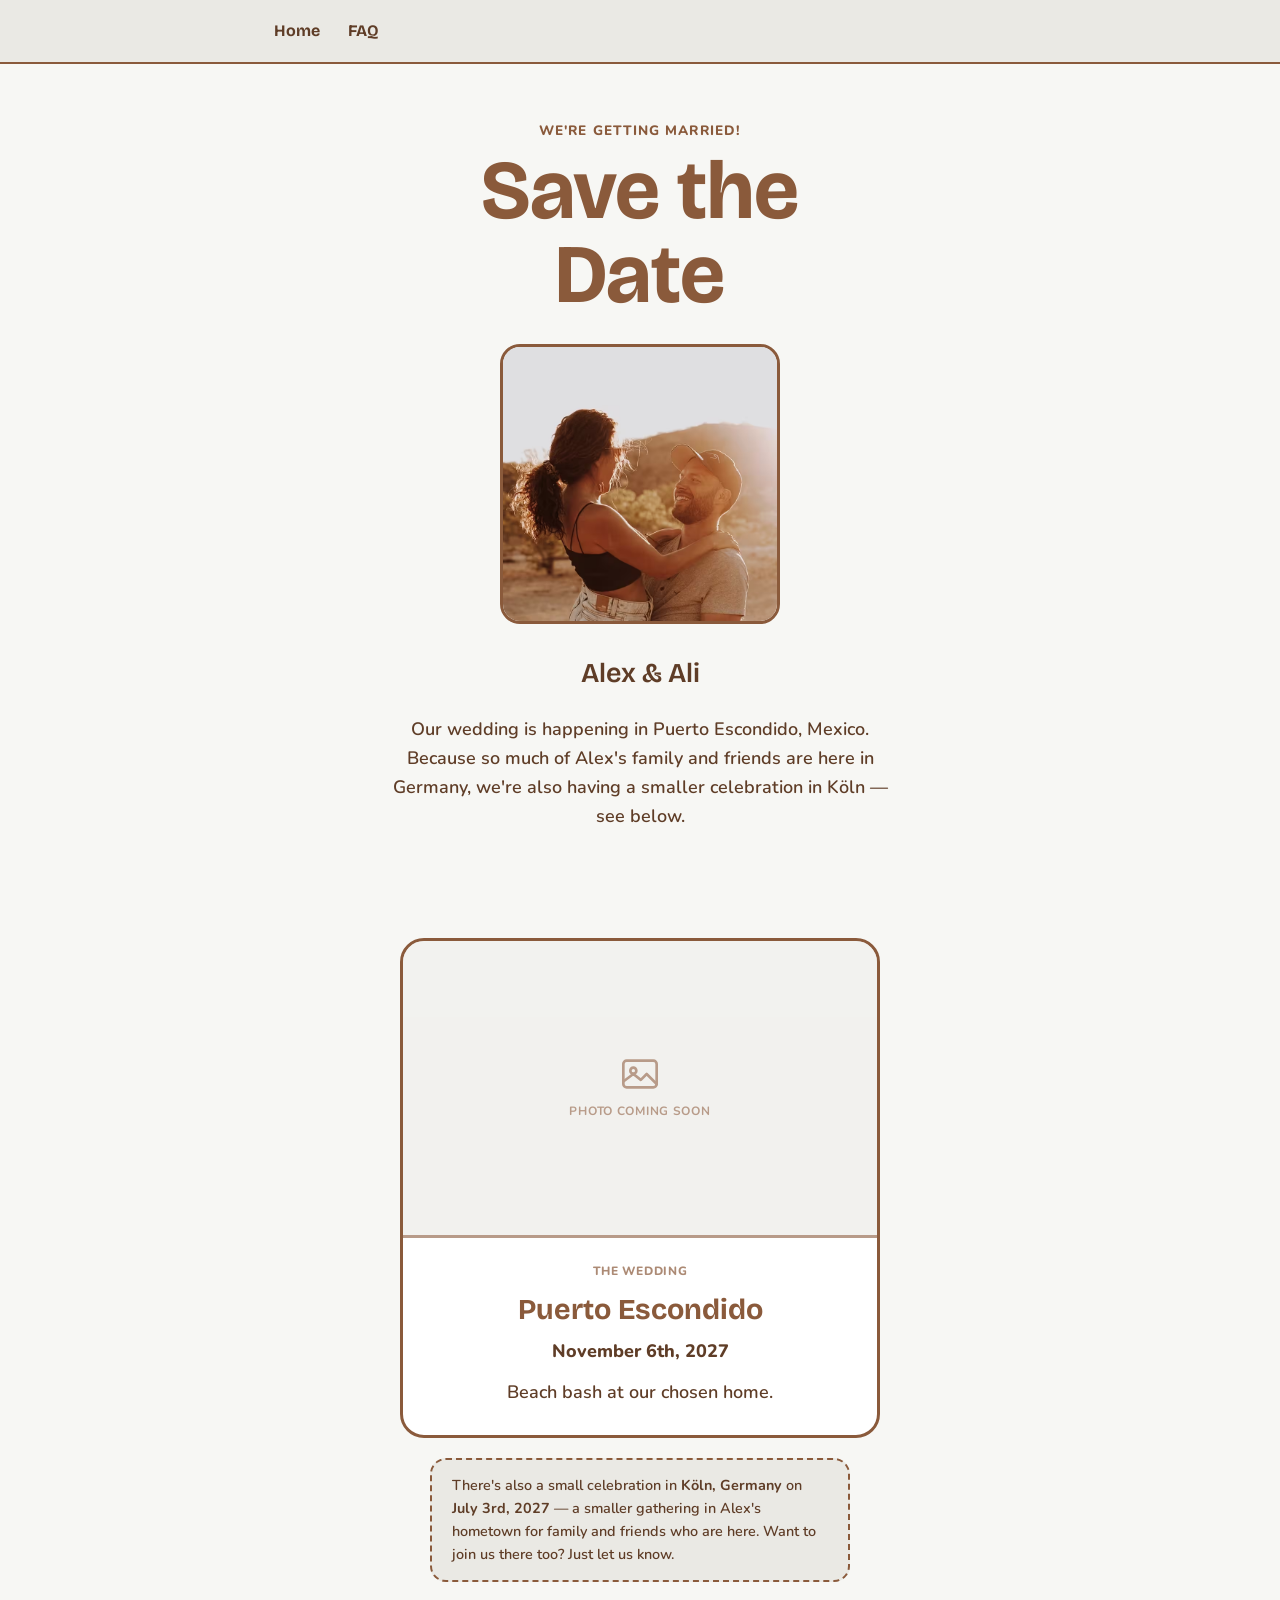
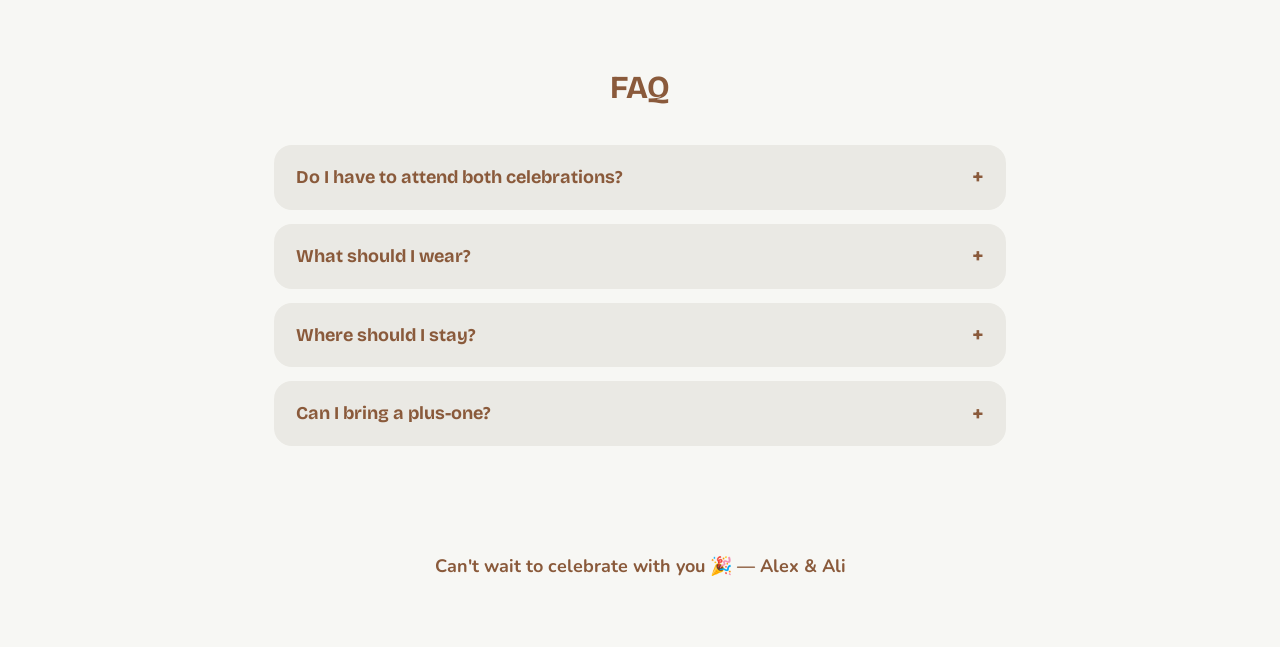
==== index.html @ 4bc342f0 "Reframe Puerto Escondido as the wedding, Köln as a smaller add-on Puerto Escondido now stands alone " ====
<!DOCTYPE html>
<html lang="en">
<head>
<meta charset="UTF-8">
<meta name="viewport" content="width=device-width, initial-scale=1.0">
<title>Save the Date — Alex & Ali</title>
<meta name="description" content="Alex & Ali are getting married in Puerto Escondido, Mexico — plus a smaller celebration in Köln, Germany.">
<link rel="preconnect" href="https://fonts.googleapis.com">
<link rel="preconnect" href="https://fonts.gstatic.com" crossorigin>
<link href="https://fonts.googleapis.com/css2?family=Bricolage+Grotesque:wght@600;700;800&family=Nunito:wght@400;600;700;800&display=swap" rel="stylesheet">
<link rel="stylesheet" href="styles.css">
</head>
<body>

<nav class="site-nav">
  <div class="wrap nav-inner">
    <a class="nav-link" href="index.html">Home</a>
    <a class="nav-link" href="#faq">FAQ</a>
  </div>
</nav>

<header class="hero">
  <div class="wrap">
    <p class="eyebrow">We're getting married!</p>
    <h1>Save the<br>Date</h1>
    <div class="couple-photo">
      <img src="alialex.avif" alt="Alex and Ali" width="480" height="480">
    </div>
    <p class="names">Alex &amp; Ali</p>
    <p class="lede">
      Our wedding is happening in Puerto Escondido, Mexico. Because so
      much of Alex's family and friends are here in Germany, we're also
      having a smaller celebration in Köln — see below.
    </p>
  </div>
</header>

<main>
  <section class="locations wrap" id="locations">
    <div class="location-card location-card--primary">
      <div class="location-photo" aria-hidden="true">
        <svg viewBox="0 0 24 24" fill="none" xmlns="http://www.w3.org/2000/svg">
          <rect x="2" y="4" width="20" height="16" rx="2" stroke="currentColor" stroke-width="1.6"/>
          <circle cx="8" cy="10" r="1.8" stroke="currentColor" stroke-width="1.6"/>
          <path d="M2 16.5L8 12l4.5 3.5L16 12l6 6" stroke="currentColor" stroke-width="1.6" stroke-linecap="round" stroke-linejoin="round"/>
        </svg>
        <span>Photo coming soon</span>
      </div>
      <div class="location-body">
        <p class="event-kicker">The Wedding</p>
        <h2>Puerto Escondido</h2>
        <p class="event-date">November 6th, 2027</p>
        <p class="location-desc">Beach bash at our chosen home.</p>
      </div>
    </div>

    <div class="germany-note">
      <p>
        There's also a small celebration in <strong>Köln, Germany</strong>
        on <strong>July 3rd, 2027</strong> — a smaller gathering in Alex's
        hometown for family and friends who are here. Want to join us
        there too? Just let us know.
      </p>
    </div>
  </section>

  <section class="faq wrap" id="faq">
    <h2 class="section-title">FAQ</h2>
    <div class="faq-list">
      <details class="faq-item">
        <summary>Do I have to attend both celebrations?</summary>
        <p>No — Puerto Escondido is our wedding, and everyone is warmly invited. Köln is a smaller, additional celebration for family and friends who are here in Germany. If you'd like to join us there too, just let us know.</p>
      </details>
      <details class="faq-item">
        <summary>What should I wear?</summary>
        <p>Dress code details are coming soon — check back closer to the date.</p>
      </details>
      <details class="faq-item">
        <summary>Where should I stay?</summary>
        <p>Accommodation recommendations for Puerto Escondido (our main celebration) and Köln will be added soon.</p>
      </details>
      <details class="faq-item">
        <summary>Can I bring a plus-one?</summary>
        <p>Plus-one details will be included with your invitation.</p>
      </details>
    </div>
  </section>
</main>

<footer class="site-footer">
  <p>Can't wait to celebrate with you 🎉 — Alex &amp; Ali</p>
</footer>

</body>
</html>
---- styles.css ----
:root {
  --cream: #f7f7f4;
  --cream-deep: #eae9e4;
  --brown: #8a5a3b;
  --brown-dark: #5f3d27;
  --font-display: "Bricolage Grotesque", sans-serif;
  --max-width: 780px;
}

* {
  box-sizing: border-box;
}

html {
  scroll-behavior: smooth;
}

body {
  margin: 0;
  background: var(--cream);
  color: var(--brown-dark);
  font-family: "Nunito", sans-serif;
  font-size: 18px;
  line-height: 1.6;
  overflow-x: hidden;
}

h1, h2 {
  font-family: var(--font-display);
  color: var(--brown);
  margin: 0;
}

.wrap {
  max-width: var(--max-width);
  margin: 0 auto;
  padding: 0 24px;
}

/* ---------- nav ---------- */

.site-nav {
  background: var(--cream-deep);
  border-bottom: 2px solid var(--brown);
}

.nav-inner {
  display: flex;
  align-items: center;
  gap: 28px;
  padding: 18px 24px;
  overflow-x: auto;
}

.nav-link {
  font-family: var(--font-display);
  font-weight: 700;
  color: var(--brown-dark);
  text-decoration: none;
  font-size: 1rem;
  white-space: nowrap;
}

.nav-link:hover {
  color: var(--brown);
  text-decoration: underline;
}

/* ---------- hero ---------- */

.hero {
  position: relative;
  padding: 56px 0;
  text-align: center;
}

.back-link {
  display: inline-block;
  margin-bottom: 16px;
  font-weight: 700;
  color: var(--brown);
  text-decoration: none;
}

.back-link:hover {
  text-decoration: underline;
}

.eyebrow {
  font-weight: 800;
  letter-spacing: 0.08em;
  text-transform: uppercase;
  color: var(--brown);
  font-size: 0.85rem;
  margin: 0 0 8px;
}

.hero h1 {
  font-size: clamp(3rem, 12vw, 5.2rem);
  line-height: 1;
  font-weight: 700;
}

.couple-photo {
  width: min(280px, 60vw);
  aspect-ratio: 1 / 1;
  margin: 28px auto;
  border-radius: 20px;
  overflow: hidden;
  border: 3px solid var(--brown);
  background: var(--cream-deep);
}

.couple-photo img {
  width: 100%;
  height: 100%;
  object-fit: cover;
  display: block;
}

.names {
  font-family: var(--font-display);
  font-size: clamp(1.3rem, 4vw, 1.7rem);
  color: var(--brown-dark);
  margin: 14px 0 20px;
  font-weight: 600;
}

.lede {
  max-width: 520px;
  margin: 0 auto 28px;
  font-weight: 600;
}

.btn {
  display: inline-block;
  background: var(--brown);
  color: var(--cream);
  text-decoration: none;
  font-weight: 800;
  padding: 14px 36px;
  border-radius: 999px;
  border: none;
  box-shadow: 0 4px 0 var(--brown-dark);
  transition: transform 0.15s ease;
  font-family: inherit;
  font-size: 1rem;
  cursor: pointer;
}

.btn:hover {
  transform: translateY(-2px);
}

.btn:active {
  transform: translateY(2px);
  box-shadow: 0 2px 0 var(--brown-dark);
}

/* ---------- locations ---------- */

.locations {
  display: flex;
  flex-direction: column;
  align-items: center;
  gap: 20px;
  padding: 24px 24px 56px;
}

.location-card {
  display: block;
  background: #fff;
  border: 3px solid var(--brown);
  border-radius: 24px;
  overflow: hidden;
  text-align: center;
  width: 100%;
  max-width: 420px;
}

.location-card--primary {
  max-width: 480px;
}

.location-photo {
  aspect-ratio: 16 / 10;
  background: var(--cream-deep);
  border-bottom: 3px solid var(--brown);
  display: flex;
  flex-direction: column;
  align-items: center;
  justify-content: center;
  gap: 8px;
  color: var(--brown);
  opacity: 0.6;
}

.location-photo svg {
  width: 40px;
  height: 40px;
}

.location-photo span {
  font-size: 0.75rem;
  font-weight: 700;
  text-transform: uppercase;
  letter-spacing: 0.06em;
}

.location-body {
  padding: 24px 26px 28px;
}

.event-kicker {
  font-weight: 800;
  text-transform: uppercase;
  letter-spacing: 0.06em;
  font-size: 0.75rem;
  color: var(--brown);
  margin: 0 0 6px;
  opacity: 0.7;
}

.location-body h2 {
  font-size: 1.8rem;
  margin-bottom: 4px;
}

.event-date {
  font-weight: 800;
  color: var(--brown-dark);
  margin: 0 0 12px;
}

.location-desc {
  font-weight: 600;
  margin: 0;
}

.germany-note {
  max-width: 420px;
  width: 100%;
  border: 2px dashed var(--brown);
  border-radius: 16px;
  padding: 14px 20px;
  background: var(--cream-deep);
}

.germany-note p {
  margin: 0;
  font-size: 0.9rem;
  font-weight: 600;
  color: var(--brown-dark);
}

/* ---------- faq ---------- */

.faq {
  padding: 24px 24px 56px;
}

.section-title {
  text-align: center;
  font-size: 2rem;
  margin-bottom: 32px;
}

.faq-list {
  display: grid;
  gap: 14px;
}

.faq-item {
  background: var(--cream-deep);
  border-radius: 18px;
  padding: 18px 22px;
}

.faq-item summary {
  font-family: var(--font-display);
  font-weight: 700;
  color: var(--brown);
  cursor: pointer;
  list-style: none;
  display: flex;
  align-items: center;
  justify-content: space-between;
  gap: 12px;
}

.faq-item summary::-webkit-details-marker {
  display: none;
}

.faq-item summary::after {
  content: "+";
  font-size: 1.4rem;
  line-height: 1;
  flex-shrink: 0;
  transition: transform 0.15s ease;
}

.faq-item[open] summary::after {
  transform: rotate(45deg);
}

.faq-item p {
  margin: 12px 0 0;
  font-weight: 600;
}

/* ---------- rsvp form ---------- */

.rsvp-section {
  padding: 24px 24px 72px;
}

.form-card {
  background: #fff;
  border: 3px solid var(--brown);
  border-radius: 24px;
  padding: 32px 26px;
  text-align: left;
  display: flex;
  flex-direction: column;
  gap: 24px;
}

.field {
  display: flex;
  flex-direction: column;
  gap: 8px;
}

.field[hidden] {
  display: none;
}

.field label,
.field-label {
  font-weight: 700;
  color: var(--brown-dark);
  margin: 0;
}

.field input[type="text"],
.field select,
.field textarea {
  width: 100%;
  padding: 12px 14px;
  border-radius: 12px;
  border: 2px solid var(--cream-deep);
  background: var(--cream);
  font-family: inherit;
  font-size: 1rem;
  color: var(--brown-dark);
}

.field input[type="text"]:focus,
.field select:focus,
.field textarea:focus {
  outline: none;
  border-color: var(--brown);
}

.field textarea {
  resize: vertical;
}

.select-wrap {
  position: relative;
}

.select-wrap select {
  appearance: none;
  -webkit-appearance: none;
  -moz-appearance: none;
  padding-right: 42px;
  cursor: pointer;
}

.select-wrap::after {
  content: "";
  position: absolute;
  top: 50%;
  right: 18px;
  width: 9px;
  height: 9px;
  border: solid var(--brown);
  border-width: 0 2px 2px 0;
  transform: translateY(-70%) rotate(45deg);
  pointer-events: none;
}

.checkbox-field label {
  display: flex;
  align-items: flex-start;
  gap: 10px;
  font-weight: 700;
  color: var(--brown-dark);
  cursor: pointer;
}

input[type="checkbox"],
input[type="radio"] {
  appearance: none;
  -webkit-appearance: none;
  -moz-appearance: none;
  flex-shrink: 0;
  width: 22px;
  height: 22px;
  margin: 0;
  border: 2px solid var(--brown);
  background: var(--cream);
  cursor: pointer;
  position: relative;
}

input[type="checkbox"] {
  border-radius: 6px;
}

input[type="checkbox"]:checked {
  background: var(--brown);
}

input[type="checkbox"]:checked::after {
  content: "";
  position: absolute;
  left: 6px;
  top: 2px;
  width: 6px;
  height: 11px;
  border: solid var(--cream);
  border-width: 0 2px 2px 0;
  transform: rotate(45deg);
}

input[type="radio"] {
  border-radius: 50%;
}

input[type="radio"]:checked::after {
  content: "";
  position: absolute;
  top: 50%;
  left: 50%;
  width: 10px;
  height: 10px;
  border-radius: 50%;
  background: var(--brown);
  transform: translate(-50%, -50%);
}

.section-heading {
  font-family: var(--font-display);
  font-weight: 700;
  color: var(--brown);
  font-size: 1.2rem;
  margin: 0;
}

.field-note {
  font-size: 0.9rem;
  opacity: 0.75;
  margin: 0;
}

fieldset.field {
  border: none;
  padding: 0;
  margin: 0;
}

.radio-option {
  display: flex;
  align-items: flex-start;
  gap: 10px;
  background: var(--cream-deep);
  padding: 12px 14px;
  border-radius: 14px;
  font-weight: 600;
  cursor: pointer;
}

.radio-option input {
  margin-top: 3px;
}

.form-status {
  min-height: 1.4em;
  margin: 0;
  font-weight: 700;
  text-align: center;
}

.form-status.success {
  color: #3f7d4f;
}

.form-status.error {
  color: #b0413e;
}

/* ---------- footer ---------- */

.site-footer {
  text-align: center;
  padding: 32px 24px 48px;
  font-weight: 700;
  color: var(--brown);
}
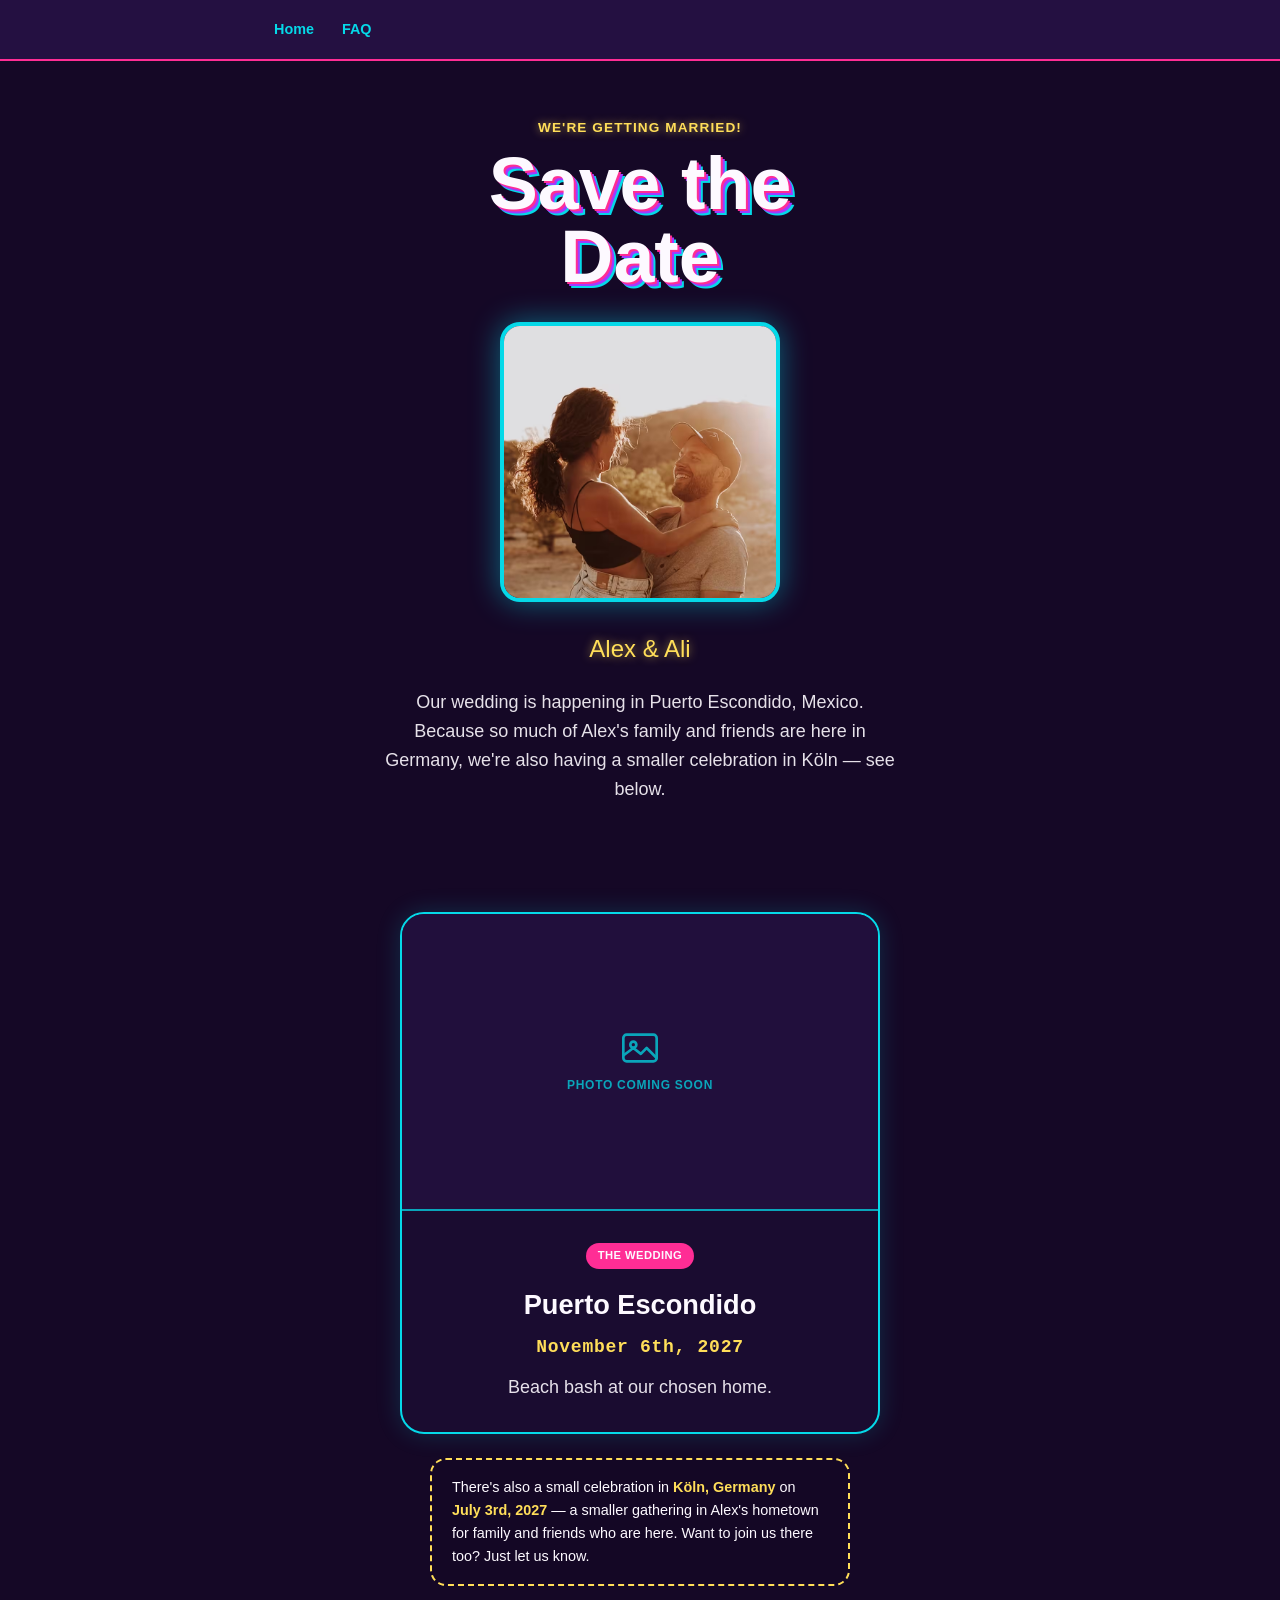
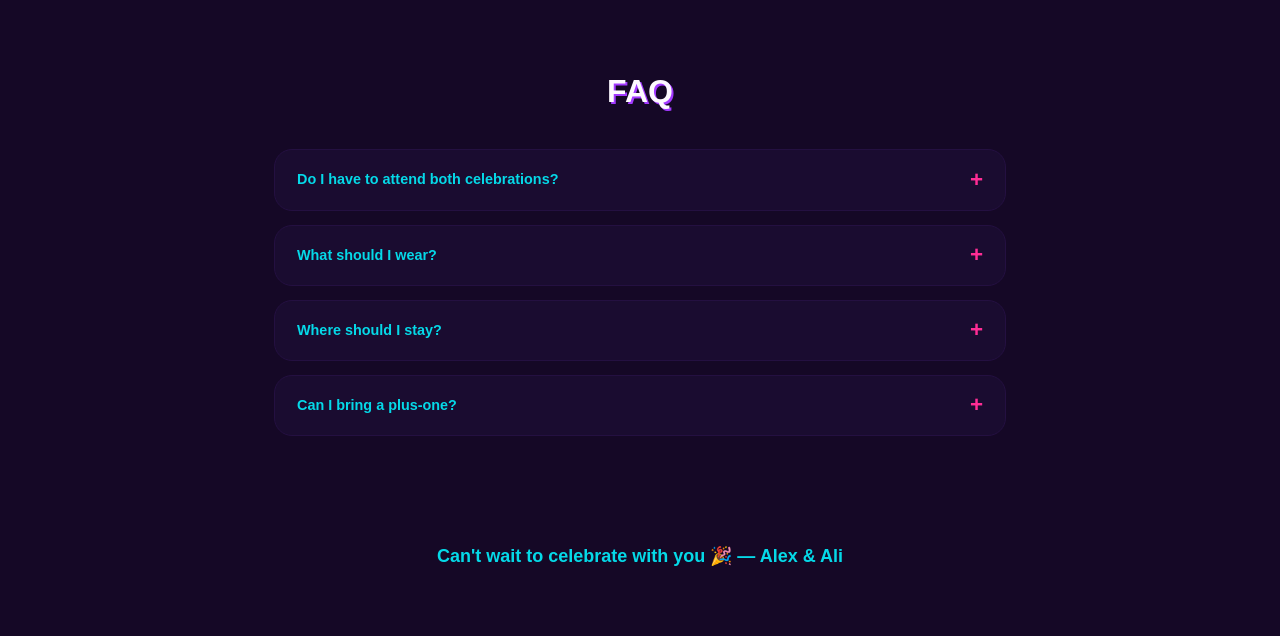
==== commit 0e2e8b1f: "Restyle main page with the bold colorful design from the location cards Replace the muted brown/crea" ====
--- a/index.html
+++ b/index.html
@@ -7,7 +7,7 @@
 <meta name="description" content="Alex & Ali are getting married in Puerto Escondido, Mexico — plus a smaller celebration in Köln, Germany.">
 <link rel="preconnect" href="https://fonts.googleapis.com">
 <link rel="preconnect" href="https://fonts.gstatic.com" crossorigin>
-<link href="https://fonts.googleapis.com/css2?family=Bricolage+Grotesque:wght@600;700;800&family=Nunito:wght@400;600;700;800&display=swap" rel="stylesheet">
+<link href="https://fonts.googleapis.com/css2?family=Bungee&family=Share+Tech+Mono&family=Space+Grotesk:wght@400;500;600;700&display=swap" rel="stylesheet">
 <link rel="stylesheet" href="styles.css">
 </head>
 <body>
--- a/styles.css
+++ b/styles.css
@@ -1,9 +1,15 @@
 :root {
-  --cream: #f7f7f4;
-  --cream-deep: #eae9e4;
-  --brown: #8a5a3b;
-  --brown-dark: #5f3d27;
-  --font-display: "Bricolage Grotesque", sans-serif;
+  --bg-deep: #150826;
+  --bg-mid: #241041;
+  --bg-panel: #1a0c30;
+  --pink: #ff2d95;
+  --cyan: #05d9e8;
+  --purple: #a239ff;
+  --yellow: #ffde59;
+  --orange: #ff9f1c;
+  --green: #39ff88;
+  --white: #fdf9ff;
+  --font-display: "Bungee", sans-serif;
   --max-width: 780px;
 }
 
@@ -17,9 +23,9 @@
 
 body {
   margin: 0;
-  background: var(--cream);
-  color: var(--brown-dark);
-  font-family: "Nunito", sans-serif;
+  background: var(--bg-deep);
+  color: var(--white);
+  font-family: "Space Grotesk", sans-serif;
   font-size: 18px;
   line-height: 1.6;
   overflow-x: hidden;
@@ -27,7 +33,7 @@
 
 h1, h2 {
   font-family: var(--font-display);
-  color: var(--brown);
+  color: var(--white);
   margin: 0;
 }
 
@@ -40,8 +46,8 @@
 /* ---------- nav ---------- */
 
 .site-nav {
-  background: var(--cream-deep);
-  border-bottom: 2px solid var(--brown);
+  background: var(--bg-mid);
+  border-bottom: 2px solid var(--pink);
 }
 
 .nav-inner {
@@ -55,14 +61,14 @@
 .nav-link {
   font-family: var(--font-display);
   font-weight: 700;
-  color: var(--brown-dark);
+  color: var(--cyan);
   text-decoration: none;
-  font-size: 1rem;
+  font-size: 0.9rem;
   white-space: nowrap;
 }
 
 .nav-link:hover {
-  color: var(--brown);
+  color: var(--pink);
   text-decoration: underline;
 }
 
@@ -78,7 +84,7 @@
   display: inline-block;
   margin-bottom: 16px;
   font-weight: 700;
-  color: var(--brown);
+  color: var(--cyan);
   text-decoration: none;
 }
 
@@ -90,15 +96,19 @@
   font-weight: 800;
   letter-spacing: 0.08em;
   text-transform: uppercase;
-  color: var(--brown);
+  color: var(--yellow);
   font-size: 0.85rem;
   margin: 0 0 8px;
+  text-shadow: 0 0 8px rgba(255, 222, 89, 0.6);
 }
 
 .hero h1 {
-  font-size: clamp(3rem, 12vw, 5.2rem);
+  font-size: clamp(2.6rem, 12vw, 4.6rem);
   line-height: 1;
-  font-weight: 700;
+  text-shadow:
+    2px 2px 0 var(--pink),
+    4px 4px 0 var(--purple),
+    6px 6px 0 var(--cyan);
 }
 
 .couple-photo {
@@ -107,8 +117,9 @@
   margin: 28px auto;
   border-radius: 20px;
   overflow: hidden;
-  border: 3px solid var(--brown);
-  background: var(--cream-deep);
+  border: 4px solid var(--cyan);
+  background: var(--bg-mid);
+  box-shadow: 0 0 30px rgba(5, 217, 232, 0.45);
 }
 
 .couple-photo img {
@@ -120,41 +131,43 @@
 
 .names {
   font-family: var(--font-display);
-  font-size: clamp(1.3rem, 4vw, 1.7rem);
-  color: var(--brown-dark);
+  font-size: clamp(1.1rem, 4vw, 1.5rem);
+  color: var(--yellow);
   margin: 14px 0 20px;
-  font-weight: 600;
+  text-shadow: 0 0 10px rgba(255, 222, 89, 0.6);
 }
 
 .lede {
   max-width: 520px;
   margin: 0 auto 28px;
-  font-weight: 600;
+  font-weight: 500;
+  opacity: 0.9;
 }
 
 .btn {
   display: inline-block;
-  background: var(--brown);
-  color: var(--cream);
+  font-family: var(--font-display);
+  background: linear-gradient(90deg, var(--cyan), var(--pink));
+  color: var(--bg-deep);
   text-decoration: none;
-  font-weight: 800;
+  font-weight: 700;
   padding: 14px 36px;
   border-radius: 999px;
-  border: none;
-  box-shadow: 0 4px 0 var(--brown-dark);
-  transition: transform 0.15s ease;
-  font-family: inherit;
-  font-size: 1rem;
+  border: 3px solid var(--white);
+  box-shadow: 5px 5px 0 var(--purple);
+  transition: transform 0.15s ease, box-shadow 0.15s ease;
+  font-size: 0.9rem;
   cursor: pointer;
 }
 
 .btn:hover {
-  transform: translateY(-2px);
+  transform: translate(-2px, -2px);
+  box-shadow: 7px 7px 0 var(--purple);
 }
 
 .btn:active {
-  transform: translateY(2px);
-  box-shadow: 0 2px 0 var(--brown-dark);
+  transform: translate(2px, 2px);
+  box-shadow: 2px 2px 0 var(--purple);
 }
 
 /* ---------- locations ---------- */
@@ -163,19 +176,21 @@
   display: flex;
   flex-direction: column;
   align-items: center;
-  gap: 20px;
+  gap: 24px;
   padding: 24px 24px 56px;
 }
 
 .location-card {
+  position: relative;
   display: block;
-  background: #fff;
-  border: 3px solid var(--brown);
+  background: var(--bg-panel);
+  border: 2px solid var(--cyan);
   border-radius: 24px;
   overflow: hidden;
   text-align: center;
   width: 100%;
   max-width: 420px;
+  box-shadow: 0 0 24px rgba(5, 217, 232, 0.18);
 }
 
 .location-card--primary {
@@ -184,15 +199,15 @@
 
 .location-photo {
   aspect-ratio: 16 / 10;
-  background: var(--cream-deep);
-  border-bottom: 3px solid var(--brown);
+  background: var(--bg-mid);
+  border-bottom: 2px solid var(--cyan);
   display: flex;
   flex-direction: column;
   align-items: center;
   justify-content: center;
   gap: 8px;
-  color: var(--brown);
-  opacity: 0.6;
+  color: var(--cyan);
+  opacity: 0.75;
 }
 
 .location-photo svg {
@@ -208,49 +223,60 @@
 }
 
 .location-body {
-  padding: 24px 26px 28px;
+  padding: 28px 26px 30px;
 }
 
 .event-kicker {
-  font-weight: 800;
+  display: inline-block;
+  font-family: var(--font-display);
+  font-weight: 700;
   text-transform: uppercase;
-  letter-spacing: 0.06em;
-  font-size: 0.75rem;
-  color: var(--brown);
-  margin: 0 0 6px;
-  opacity: 0.7;
+  letter-spacing: 0.04em;
+  font-size: 0.7rem;
+  color: var(--white);
+  background: var(--pink);
+  padding: 4px 12px;
+  border-radius: 999px;
+  margin: 0 0 14px;
 }
 
 .location-body h2 {
-  font-size: 1.8rem;
-  margin-bottom: 4px;
+  font-size: 1.7rem;
+  margin-bottom: 6px;
 }
 
 .event-date {
-  font-weight: 800;
-  color: var(--brown-dark);
+  font-family: "Share Tech Mono", monospace;
+  font-weight: 700;
+  color: var(--yellow);
   margin: 0 0 12px;
+  letter-spacing: 0.04em;
 }
 
 .location-desc {
-  font-weight: 600;
-  margin: 0;
+  font-weight: 500;
+  margin: 0;
+  opacity: 0.9;
 }
 
 .germany-note {
   max-width: 420px;
   width: 100%;
-  border: 2px dashed var(--brown);
+  border: 2px dashed var(--yellow);
   border-radius: 16px;
-  padding: 14px 20px;
-  background: var(--cream-deep);
+  padding: 16px 20px;
+  background: rgba(20, 8, 38, 0.6);
 }
 
 .germany-note p {
   margin: 0;
   font-size: 0.9rem;
-  font-weight: 600;
-  color: var(--brown-dark);
+  font-weight: 500;
+  color: var(--white);
+}
+
+.germany-note strong {
+  color: var(--yellow);
 }
 
 /* ---------- faq ---------- */
@@ -263,6 +289,7 @@
   text-align: center;
   font-size: 2rem;
   margin-bottom: 32px;
+  text-shadow: 2px 2px 0 var(--purple);
 }
 
 .faq-list {
@@ -271,7 +298,8 @@
 }
 
 .faq-item {
-  background: var(--cream-deep);
+  background: var(--bg-panel);
+  border: 1px solid var(--bg-mid);
   border-radius: 18px;
   padding: 18px 22px;
 }
@@ -279,13 +307,14 @@
 .faq-item summary {
   font-family: var(--font-display);
   font-weight: 700;
-  color: var(--brown);
+  color: var(--cyan);
   cursor: pointer;
   list-style: none;
   display: flex;
   align-items: center;
   justify-content: space-between;
   gap: 12px;
+  font-size: 0.9rem;
 }
 
 .faq-item summary::-webkit-details-marker {
@@ -297,6 +326,7 @@
   font-size: 1.4rem;
   line-height: 1;
   flex-shrink: 0;
+  color: var(--pink);
   transition: transform 0.15s ease;
 }
 
@@ -306,7 +336,8 @@
 
 .faq-item p {
   margin: 12px 0 0;
-  font-weight: 600;
+  font-weight: 500;
+  opacity: 0.9;
 }
 
 /* ---------- rsvp form ---------- */
@@ -316,8 +347,8 @@
 }
 
 .form-card {
-  background: #fff;
-  border: 3px solid var(--brown);
+  background: var(--bg-panel);
+  border: 2px solid var(--cyan);
   border-radius: 24px;
   padding: 32px 26px;
   text-align: left;
@@ -339,7 +370,7 @@
 .field label,
 .field-label {
   font-weight: 700;
-  color: var(--brown-dark);
+  color: var(--white);
   margin: 0;
 }
 
@@ -349,18 +380,18 @@
   width: 100%;
   padding: 12px 14px;
   border-radius: 12px;
-  border: 2px solid var(--cream-deep);
-  background: var(--cream);
+  border: 2px solid var(--bg-mid);
+  background: var(--bg-deep);
   font-family: inherit;
   font-size: 1rem;
-  color: var(--brown-dark);
+  color: var(--white);
 }
 
 .field input[type="text"]:focus,
 .field select:focus,
 .field textarea:focus {
   outline: none;
-  border-color: var(--brown);
+  border-color: var(--cyan);
 }
 
 .field textarea {
@@ -386,7 +417,7 @@
   right: 18px;
   width: 9px;
   height: 9px;
-  border: solid var(--brown);
+  border: solid var(--cyan);
   border-width: 0 2px 2px 0;
   transform: translateY(-70%) rotate(45deg);
   pointer-events: none;
@@ -397,7 +428,7 @@
   align-items: flex-start;
   gap: 10px;
   font-weight: 700;
-  color: var(--brown-dark);
+  color: var(--white);
   cursor: pointer;
 }
 
@@ -410,8 +441,8 @@
   width: 22px;
   height: 22px;
   margin: 0;
-  border: 2px solid var(--brown);
-  background: var(--cream);
+  border: 2px solid var(--cyan);
+  background: var(--bg-deep);
   cursor: pointer;
   position: relative;
 }
@@ -421,7 +452,7 @@
 }
 
 input[type="checkbox"]:checked {
-  background: var(--brown);
+  background: var(--cyan);
 }
 
 input[type="checkbox"]:checked::after {
@@ -431,7 +462,7 @@
   top: 2px;
   width: 6px;
   height: 11px;
-  border: solid var(--cream);
+  border: solid var(--bg-deep);
   border-width: 0 2px 2px 0;
   transform: rotate(45deg);
 }
@@ -448,15 +479,15 @@
   width: 10px;
   height: 10px;
   border-radius: 50%;
-  background: var(--brown);
+  background: var(--cyan);
   transform: translate(-50%, -50%);
 }
 
 .section-heading {
   font-family: var(--font-display);
   font-weight: 700;
-  color: var(--brown);
-  font-size: 1.2rem;
+  color: var(--cyan);
+  font-size: 1.1rem;
   margin: 0;
 }
 
@@ -476,10 +507,10 @@
   display: flex;
   align-items: flex-start;
   gap: 10px;
-  background: var(--cream-deep);
+  background: var(--bg-mid);
   padding: 12px 14px;
   border-radius: 14px;
-  font-weight: 600;
+  font-weight: 500;
   cursor: pointer;
 }
 
@@ -495,11 +526,11 @@
 }
 
 .form-status.success {
-  color: #3f7d4f;
+  color: var(--green);
 }
 
 .form-status.error {
-  color: #b0413e;
+  color: var(--pink);
 }
 
 /* ---------- footer ---------- */
@@ -508,5 +539,5 @@
   text-align: center;
   padding: 32px 24px 48px;
   font-weight: 700;
-  color: var(--brown);
-}
+  color: var(--cyan);
+}
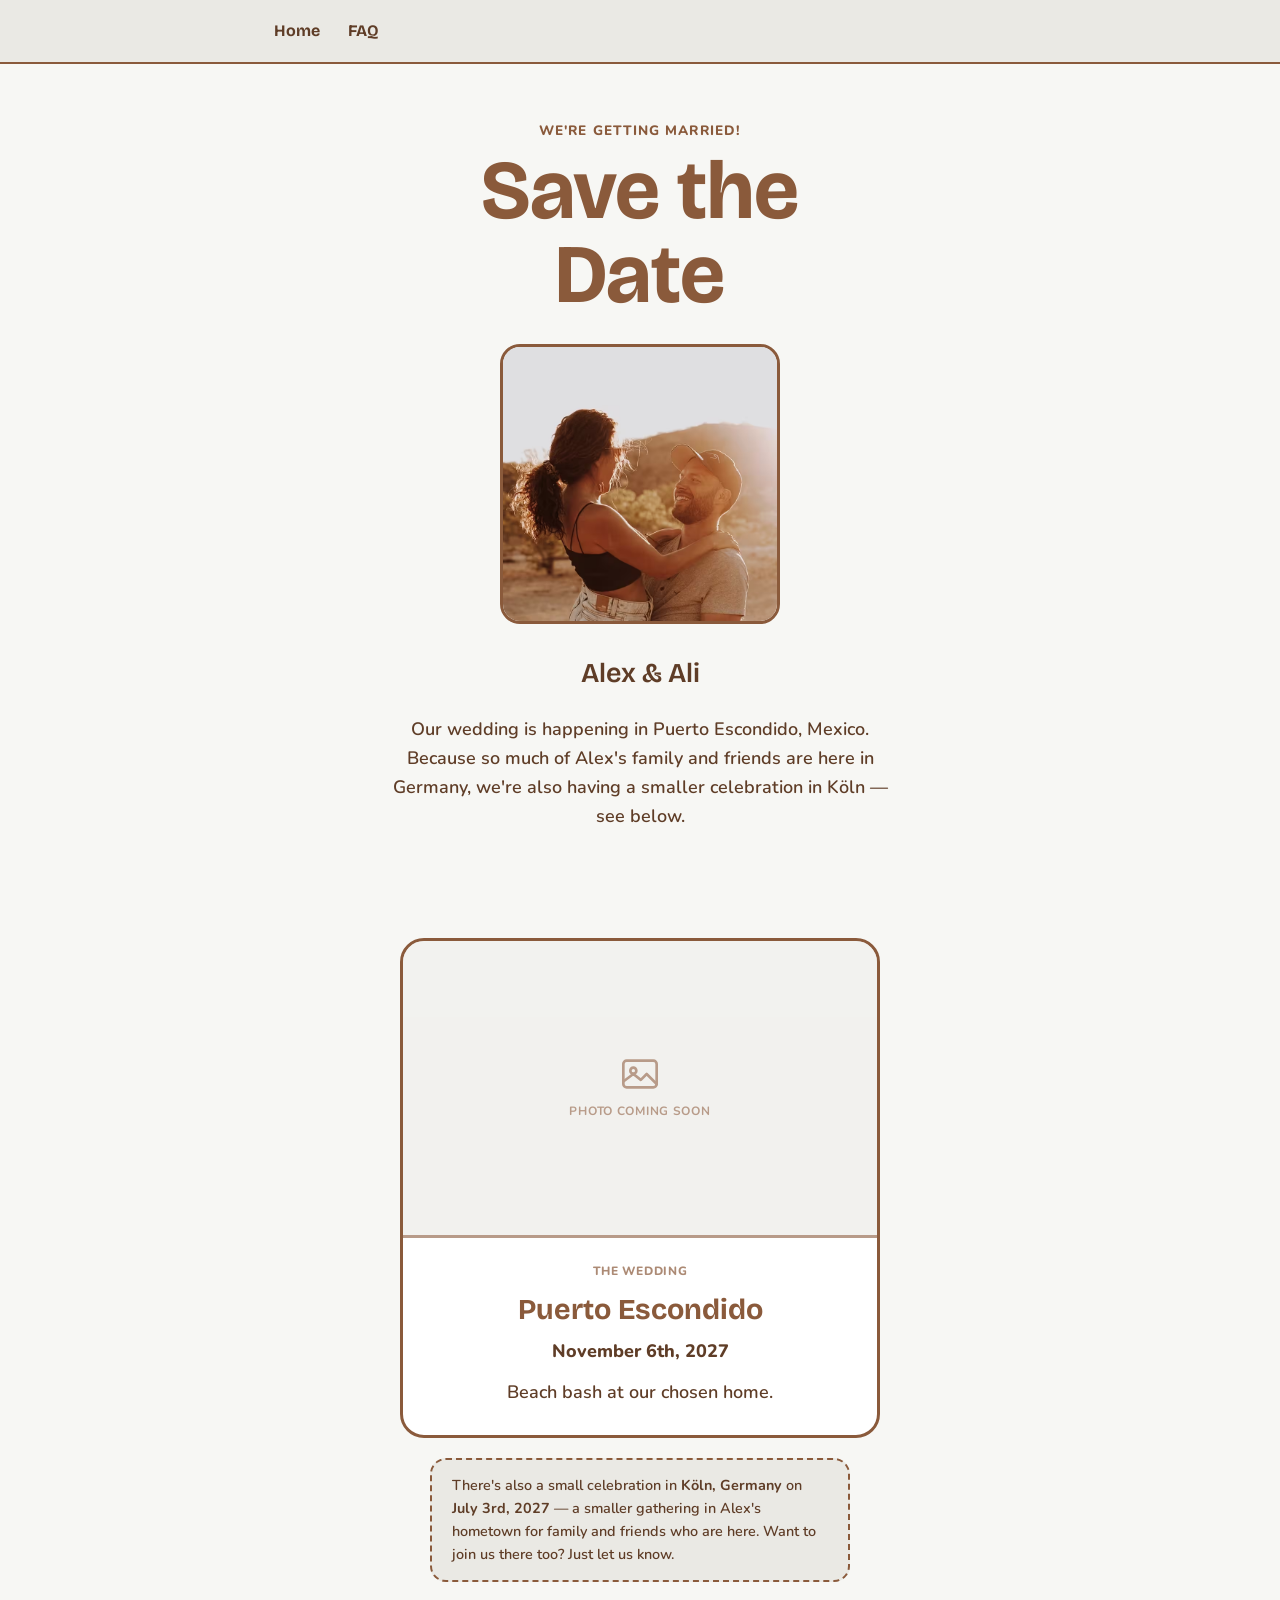
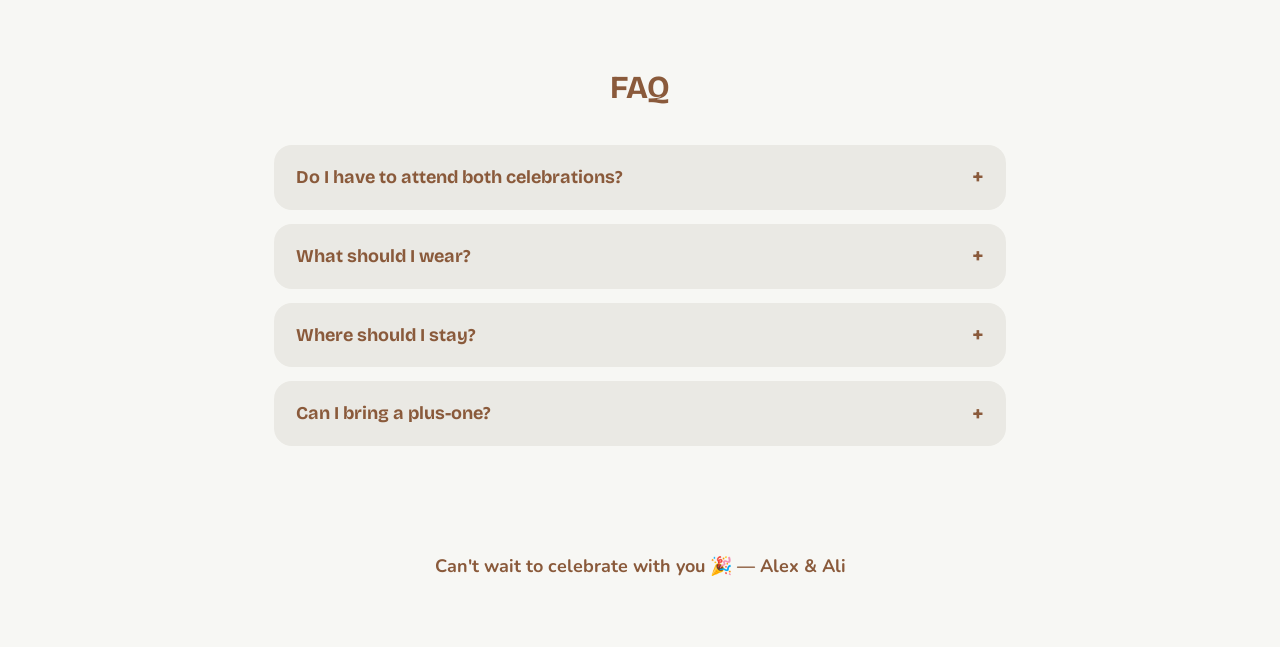
==== commit f2cc10d8: "Revert "Restyle main page with the bold colorful design from the location cards" This reverts commit" ====
--- a/index.html
+++ b/index.html
@@ -7,7 +7,7 @@
 <meta name="description" content="Alex & Ali are getting married in Puerto Escondido, Mexico — plus a smaller celebration in Köln, Germany.">
 <link rel="preconnect" href="https://fonts.googleapis.com">
 <link rel="preconnect" href="https://fonts.gstatic.com" crossorigin>
-<link href="https://fonts.googleapis.com/css2?family=Bungee&family=Share+Tech+Mono&family=Space+Grotesk:wght@400;500;600;700&display=swap" rel="stylesheet">
+<link href="https://fonts.googleapis.com/css2?family=Bricolage+Grotesque:wght@600;700;800&family=Nunito:wght@400;600;700;800&display=swap" rel="stylesheet">
 <link rel="stylesheet" href="styles.css">
 </head>
 <body>
--- a/styles.css
+++ b/styles.css
@@ -1,15 +1,9 @@
 :root {
-  --bg-deep: #150826;
-  --bg-mid: #241041;
-  --bg-panel: #1a0c30;
-  --pink: #ff2d95;
-  --cyan: #05d9e8;
-  --purple: #a239ff;
-  --yellow: #ffde59;
-  --orange: #ff9f1c;
-  --green: #39ff88;
-  --white: #fdf9ff;
-  --font-display: "Bungee", sans-serif;
+  --cream: #f7f7f4;
+  --cream-deep: #eae9e4;
+  --brown: #8a5a3b;
+  --brown-dark: #5f3d27;
+  --font-display: "Bricolage Grotesque", sans-serif;
   --max-width: 780px;
 }
 
@@ -23,9 +17,9 @@
 
 body {
   margin: 0;
-  background: var(--bg-deep);
-  color: var(--white);
-  font-family: "Space Grotesk", sans-serif;
+  background: var(--cream);
+  color: var(--brown-dark);
+  font-family: "Nunito", sans-serif;
   font-size: 18px;
   line-height: 1.6;
   overflow-x: hidden;
@@ -33,7 +27,7 @@
 
 h1, h2 {
   font-family: var(--font-display);
-  color: var(--white);
+  color: var(--brown);
   margin: 0;
 }
 
@@ -46,8 +40,8 @@
 /* ---------- nav ---------- */
 
 .site-nav {
-  background: var(--bg-mid);
-  border-bottom: 2px solid var(--pink);
+  background: var(--cream-deep);
+  border-bottom: 2px solid var(--brown);
 }
 
 .nav-inner {
@@ -61,14 +55,14 @@
 .nav-link {
   font-family: var(--font-display);
   font-weight: 700;
-  color: var(--cyan);
+  color: var(--brown-dark);
   text-decoration: none;
-  font-size: 0.9rem;
+  font-size: 1rem;
   white-space: nowrap;
 }
 
 .nav-link:hover {
-  color: var(--pink);
+  color: var(--brown);
   text-decoration: underline;
 }
 
@@ -84,7 +78,7 @@
   display: inline-block;
   margin-bottom: 16px;
   font-weight: 700;
-  color: var(--cyan);
+  color: var(--brown);
   text-decoration: none;
 }
 
@@ -96,19 +90,15 @@
   font-weight: 800;
   letter-spacing: 0.08em;
   text-transform: uppercase;
-  color: var(--yellow);
+  color: var(--brown);
   font-size: 0.85rem;
   margin: 0 0 8px;
-  text-shadow: 0 0 8px rgba(255, 222, 89, 0.6);
 }
 
 .hero h1 {
-  font-size: clamp(2.6rem, 12vw, 4.6rem);
+  font-size: clamp(3rem, 12vw, 5.2rem);
   line-height: 1;
-  text-shadow:
-    2px 2px 0 var(--pink),
-    4px 4px 0 var(--purple),
-    6px 6px 0 var(--cyan);
+  font-weight: 700;
 }
 
 .couple-photo {
@@ -117,9 +107,8 @@
   margin: 28px auto;
   border-radius: 20px;
   overflow: hidden;
-  border: 4px solid var(--cyan);
-  background: var(--bg-mid);
-  box-shadow: 0 0 30px rgba(5, 217, 232, 0.45);
+  border: 3px solid var(--brown);
+  background: var(--cream-deep);
 }
 
 .couple-photo img {
@@ -131,43 +120,41 @@
 
 .names {
   font-family: var(--font-display);
-  font-size: clamp(1.1rem, 4vw, 1.5rem);
-  color: var(--yellow);
+  font-size: clamp(1.3rem, 4vw, 1.7rem);
+  color: var(--brown-dark);
   margin: 14px 0 20px;
-  text-shadow: 0 0 10px rgba(255, 222, 89, 0.6);
+  font-weight: 600;
 }
 
 .lede {
   max-width: 520px;
   margin: 0 auto 28px;
-  font-weight: 500;
-  opacity: 0.9;
+  font-weight: 600;
 }
 
 .btn {
   display: inline-block;
-  font-family: var(--font-display);
-  background: linear-gradient(90deg, var(--cyan), var(--pink));
-  color: var(--bg-deep);
+  background: var(--brown);
+  color: var(--cream);
   text-decoration: none;
-  font-weight: 700;
+  font-weight: 800;
   padding: 14px 36px;
   border-radius: 999px;
-  border: 3px solid var(--white);
-  box-shadow: 5px 5px 0 var(--purple);
-  transition: transform 0.15s ease, box-shadow 0.15s ease;
-  font-size: 0.9rem;
+  border: none;
+  box-shadow: 0 4px 0 var(--brown-dark);
+  transition: transform 0.15s ease;
+  font-family: inherit;
+  font-size: 1rem;
   cursor: pointer;
 }
 
 .btn:hover {
-  transform: translate(-2px, -2px);
-  box-shadow: 7px 7px 0 var(--purple);
+  transform: translateY(-2px);
 }
 
 .btn:active {
-  transform: translate(2px, 2px);
-  box-shadow: 2px 2px 0 var(--purple);
+  transform: translateY(2px);
+  box-shadow: 0 2px 0 var(--brown-dark);
 }
 
 /* ---------- locations ---------- */
@@ -176,21 +163,19 @@
   display: flex;
   flex-direction: column;
   align-items: center;
-  gap: 24px;
+  gap: 20px;
   padding: 24px 24px 56px;
 }
 
 .location-card {
-  position: relative;
   display: block;
-  background: var(--bg-panel);
-  border: 2px solid var(--cyan);
+  background: #fff;
+  border: 3px solid var(--brown);
   border-radius: 24px;
   overflow: hidden;
   text-align: center;
   width: 100%;
   max-width: 420px;
-  box-shadow: 0 0 24px rgba(5, 217, 232, 0.18);
 }
 
 .location-card--primary {
@@ -199,15 +184,15 @@
 
 .location-photo {
   aspect-ratio: 16 / 10;
-  background: var(--bg-mid);
-  border-bottom: 2px solid var(--cyan);
+  background: var(--cream-deep);
+  border-bottom: 3px solid var(--brown);
   display: flex;
   flex-direction: column;
   align-items: center;
   justify-content: center;
   gap: 8px;
-  color: var(--cyan);
-  opacity: 0.75;
+  color: var(--brown);
+  opacity: 0.6;
 }
 
 .location-photo svg {
@@ -223,60 +208,49 @@
 }
 
 .location-body {
-  padding: 28px 26px 30px;
+  padding: 24px 26px 28px;
 }
 
 .event-kicker {
-  display: inline-block;
-  font-family: var(--font-display);
-  font-weight: 700;
+  font-weight: 800;
   text-transform: uppercase;
-  letter-spacing: 0.04em;
-  font-size: 0.7rem;
-  color: var(--white);
-  background: var(--pink);
-  padding: 4px 12px;
-  border-radius: 999px;
-  margin: 0 0 14px;
+  letter-spacing: 0.06em;
+  font-size: 0.75rem;
+  color: var(--brown);
+  margin: 0 0 6px;
+  opacity: 0.7;
 }
 
 .location-body h2 {
-  font-size: 1.7rem;
-  margin-bottom: 6px;
+  font-size: 1.8rem;
+  margin-bottom: 4px;
 }
 
 .event-date {
-  font-family: "Share Tech Mono", monospace;
-  font-weight: 700;
-  color: var(--yellow);
+  font-weight: 800;
+  color: var(--brown-dark);
   margin: 0 0 12px;
-  letter-spacing: 0.04em;
 }
 
 .location-desc {
-  font-weight: 500;
-  margin: 0;
-  opacity: 0.9;
+  font-weight: 600;
+  margin: 0;
 }
 
 .germany-note {
   max-width: 420px;
   width: 100%;
-  border: 2px dashed var(--yellow);
+  border: 2px dashed var(--brown);
   border-radius: 16px;
-  padding: 16px 20px;
-  background: rgba(20, 8, 38, 0.6);
+  padding: 14px 20px;
+  background: var(--cream-deep);
 }
 
 .germany-note p {
   margin: 0;
   font-size: 0.9rem;
-  font-weight: 500;
-  color: var(--white);
-}
-
-.germany-note strong {
-  color: var(--yellow);
+  font-weight: 600;
+  color: var(--brown-dark);
 }
 
 /* ---------- faq ---------- */
@@ -289,7 +263,6 @@
   text-align: center;
   font-size: 2rem;
   margin-bottom: 32px;
-  text-shadow: 2px 2px 0 var(--purple);
 }
 
 .faq-list {
@@ -298,8 +271,7 @@
 }
 
 .faq-item {
-  background: var(--bg-panel);
-  border: 1px solid var(--bg-mid);
+  background: var(--cream-deep);
   border-radius: 18px;
   padding: 18px 22px;
 }
@@ -307,14 +279,13 @@
 .faq-item summary {
   font-family: var(--font-display);
   font-weight: 700;
-  color: var(--cyan);
+  color: var(--brown);
   cursor: pointer;
   list-style: none;
   display: flex;
   align-items: center;
   justify-content: space-between;
   gap: 12px;
-  font-size: 0.9rem;
 }
 
 .faq-item summary::-webkit-details-marker {
@@ -326,7 +297,6 @@
   font-size: 1.4rem;
   line-height: 1;
   flex-shrink: 0;
-  color: var(--pink);
   transition: transform 0.15s ease;
 }
 
@@ -336,8 +306,7 @@
 
 .faq-item p {
   margin: 12px 0 0;
-  font-weight: 500;
-  opacity: 0.9;
+  font-weight: 600;
 }
 
 /* ---------- rsvp form ---------- */
@@ -347,8 +316,8 @@
 }
 
 .form-card {
-  background: var(--bg-panel);
-  border: 2px solid var(--cyan);
+  background: #fff;
+  border: 3px solid var(--brown);
   border-radius: 24px;
   padding: 32px 26px;
   text-align: left;
@@ -370,7 +339,7 @@
 .field label,
 .field-label {
   font-weight: 700;
-  color: var(--white);
+  color: var(--brown-dark);
   margin: 0;
 }
 
@@ -380,18 +349,18 @@
   width: 100%;
   padding: 12px 14px;
   border-radius: 12px;
-  border: 2px solid var(--bg-mid);
-  background: var(--bg-deep);
+  border: 2px solid var(--cream-deep);
+  background: var(--cream);
   font-family: inherit;
   font-size: 1rem;
-  color: var(--white);
+  color: var(--brown-dark);
 }
 
 .field input[type="text"]:focus,
 .field select:focus,
 .field textarea:focus {
   outline: none;
-  border-color: var(--cyan);
+  border-color: var(--brown);
 }
 
 .field textarea {
@@ -417,7 +386,7 @@
   right: 18px;
   width: 9px;
   height: 9px;
-  border: solid var(--cyan);
+  border: solid var(--brown);
   border-width: 0 2px 2px 0;
   transform: translateY(-70%) rotate(45deg);
   pointer-events: none;
@@ -428,7 +397,7 @@
   align-items: flex-start;
   gap: 10px;
   font-weight: 700;
-  color: var(--white);
+  color: var(--brown-dark);
   cursor: pointer;
 }
 
@@ -441,8 +410,8 @@
   width: 22px;
   height: 22px;
   margin: 0;
-  border: 2px solid var(--cyan);
-  background: var(--bg-deep);
+  border: 2px solid var(--brown);
+  background: var(--cream);
   cursor: pointer;
   position: relative;
 }
@@ -452,7 +421,7 @@
 }
 
 input[type="checkbox"]:checked {
-  background: var(--cyan);
+  background: var(--brown);
 }
 
 input[type="checkbox"]:checked::after {
@@ -462,7 +431,7 @@
   top: 2px;
   width: 6px;
   height: 11px;
-  border: solid var(--bg-deep);
+  border: solid var(--cream);
   border-width: 0 2px 2px 0;
   transform: rotate(45deg);
 }
@@ -479,15 +448,15 @@
   width: 10px;
   height: 10px;
   border-radius: 50%;
-  background: var(--cyan);
+  background: var(--brown);
   transform: translate(-50%, -50%);
 }
 
 .section-heading {
   font-family: var(--font-display);
   font-weight: 700;
-  color: var(--cyan);
-  font-size: 1.1rem;
+  color: var(--brown);
+  font-size: 1.2rem;
   margin: 0;
 }
 
@@ -507,10 +476,10 @@
   display: flex;
   align-items: flex-start;
   gap: 10px;
-  background: var(--bg-mid);
+  background: var(--cream-deep);
   padding: 12px 14px;
   border-radius: 14px;
-  font-weight: 500;
+  font-weight: 600;
   cursor: pointer;
 }
 
@@ -526,11 +495,11 @@
 }
 
 .form-status.success {
-  color: var(--green);
+  color: #3f7d4f;
 }
 
 .form-status.error {
-  color: var(--pink);
+  color: #b0413e;
 }
 
 /* ---------- footer ---------- */
@@ -539,5 +508,5 @@
   text-align: center;
   padding: 32px 24px 48px;
   font-weight: 700;
-  color: var(--cyan);
-}
+  color: var(--brown);
+}
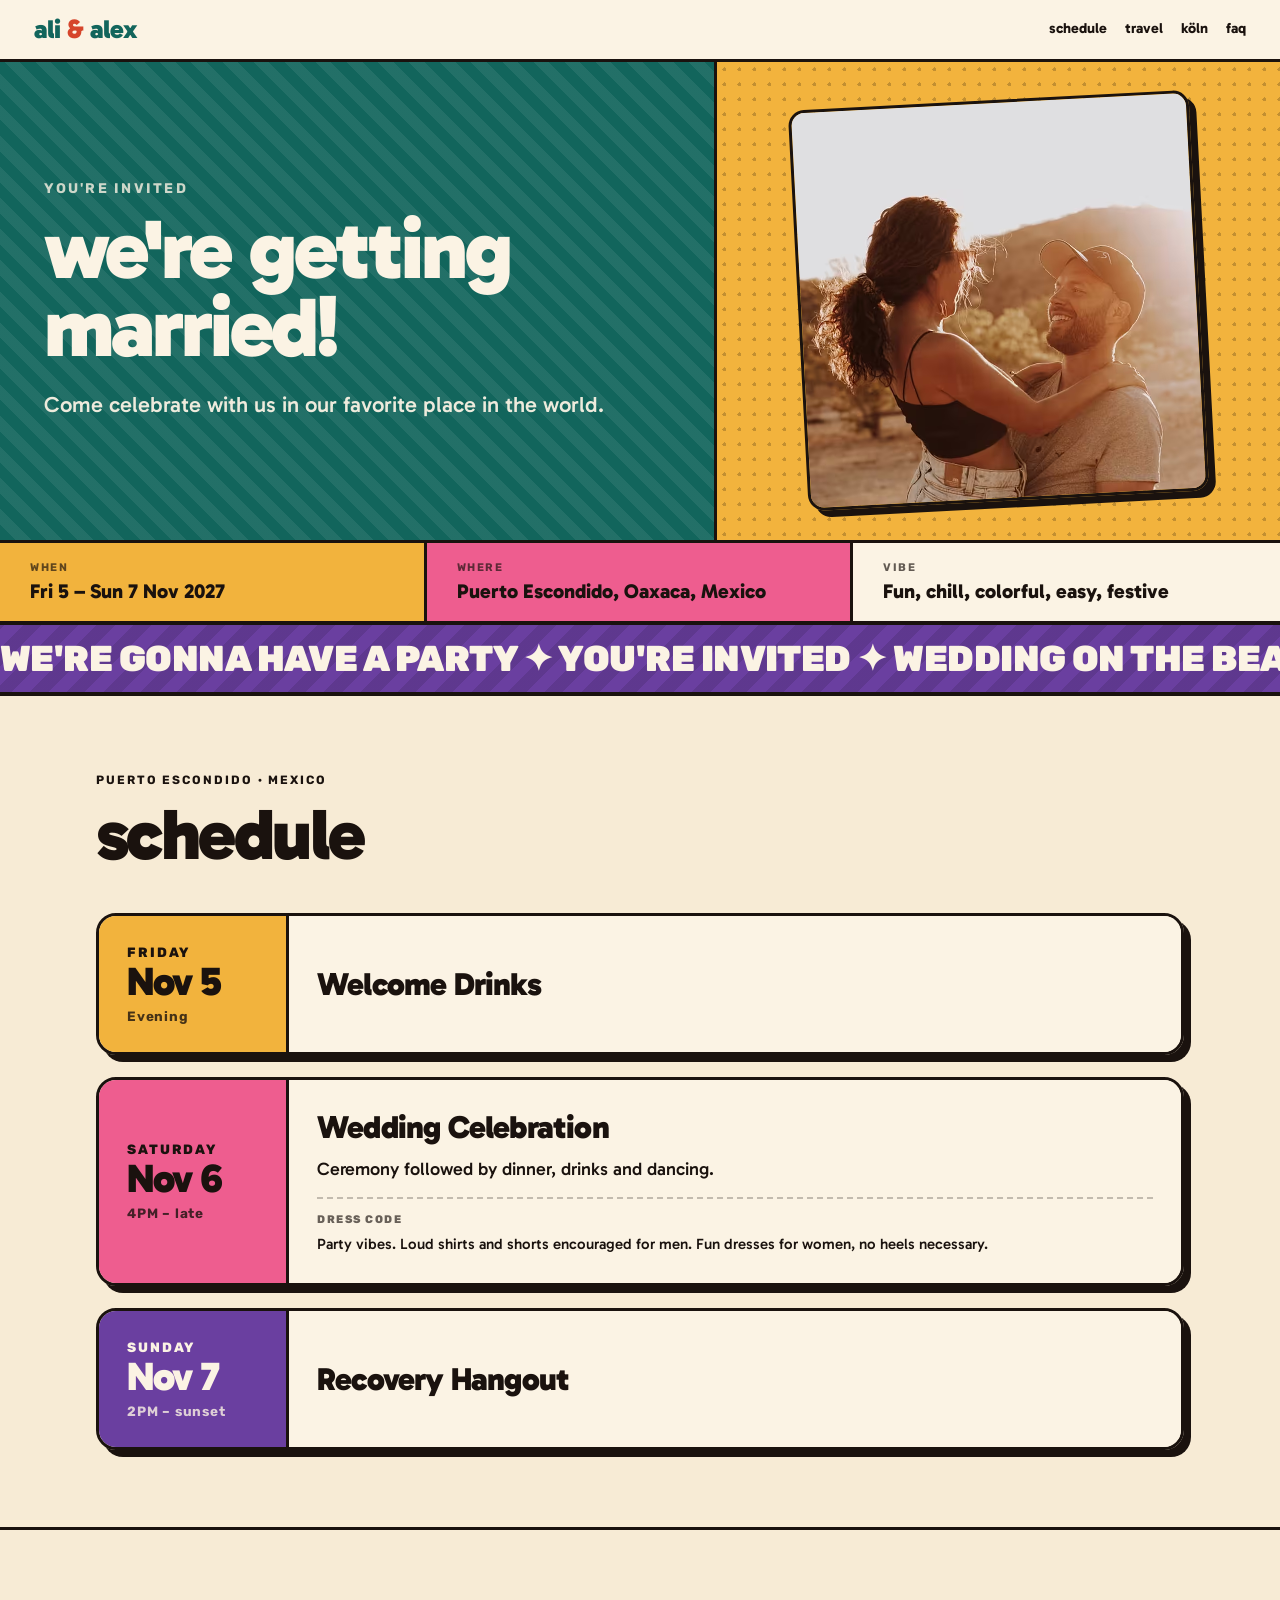
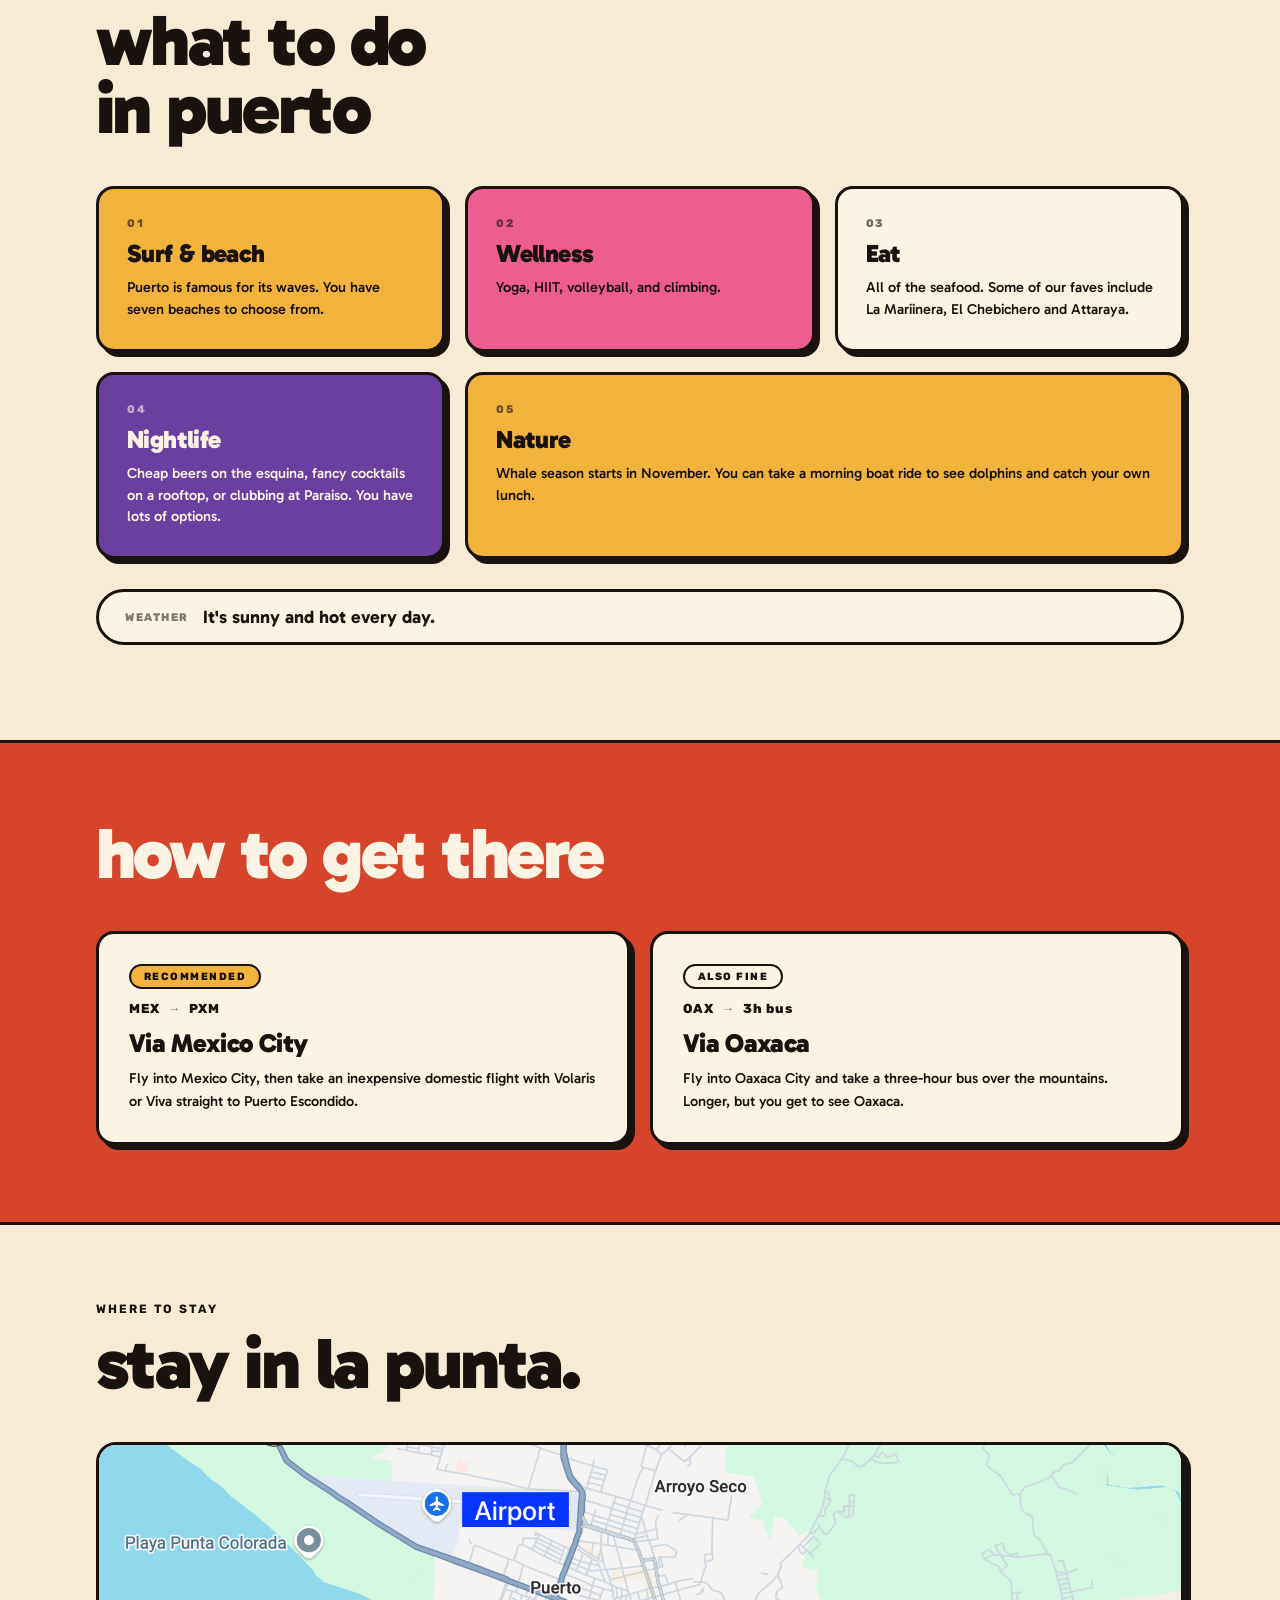
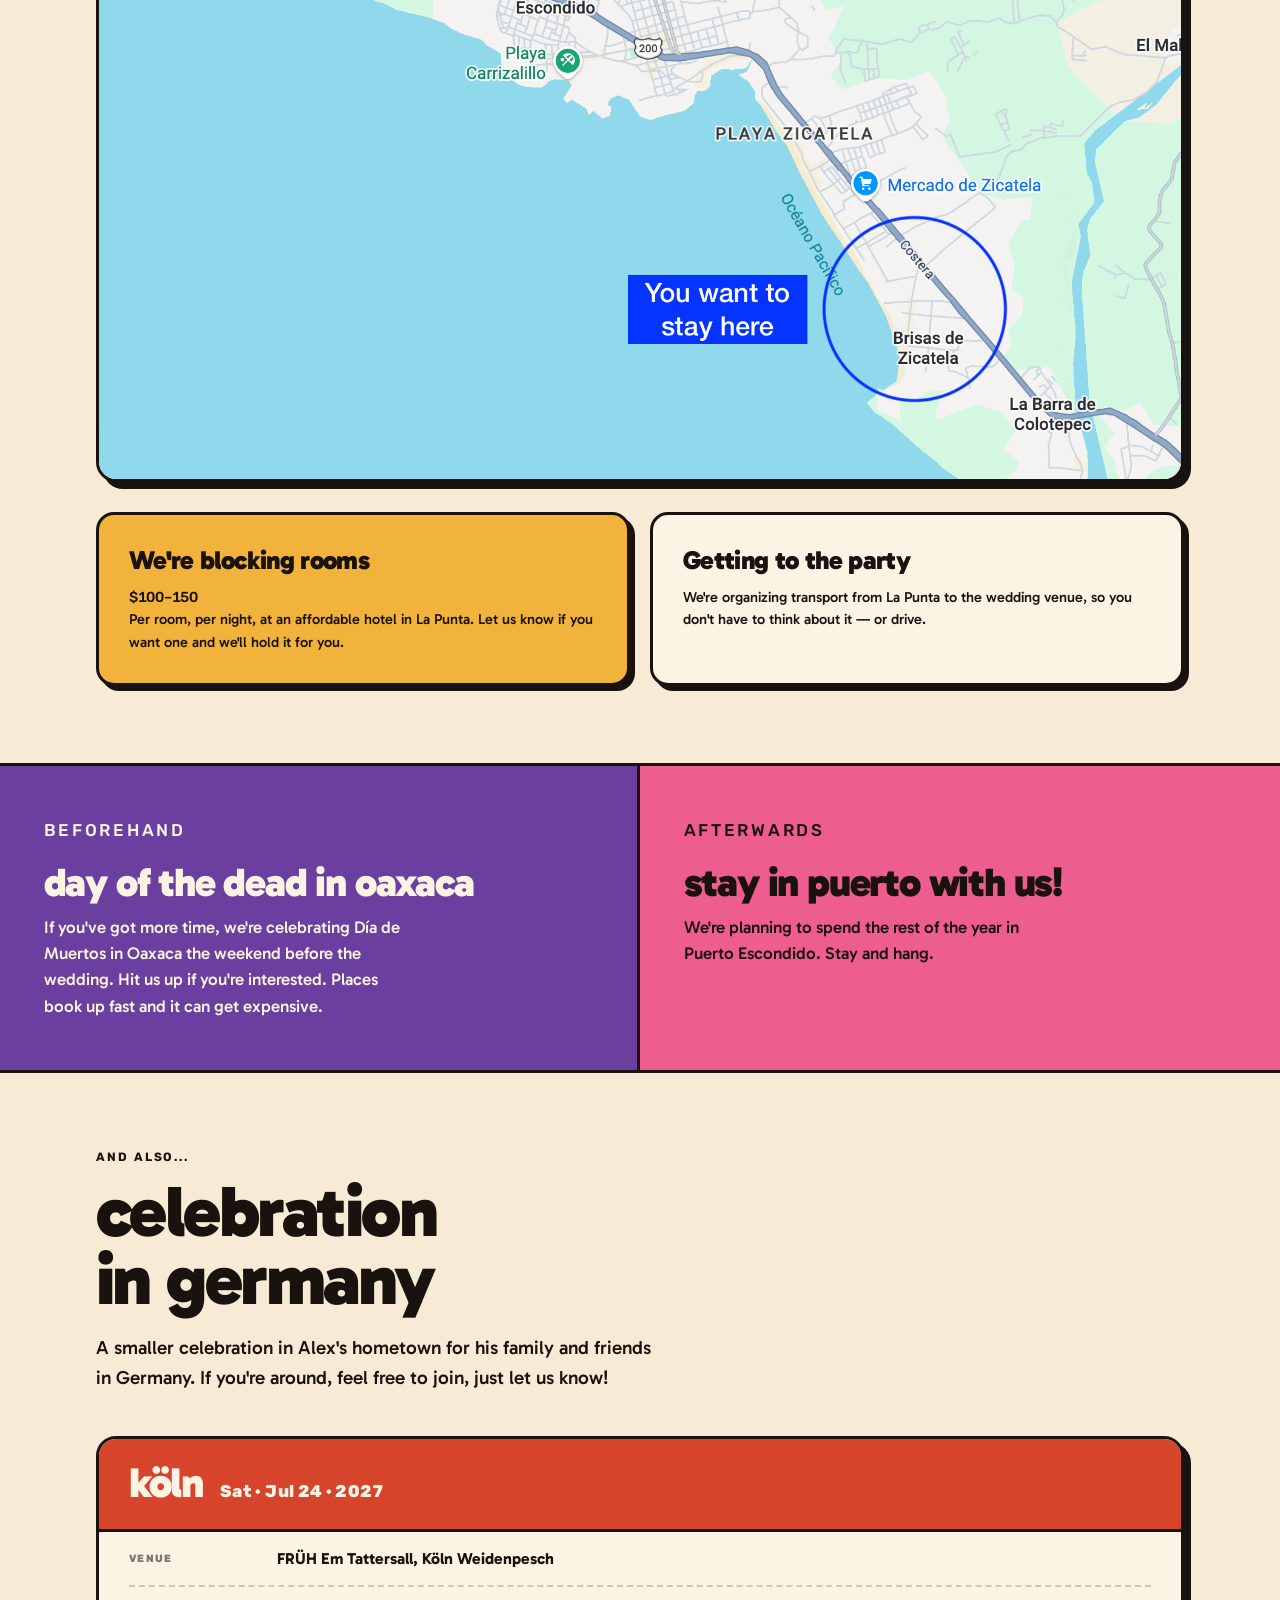
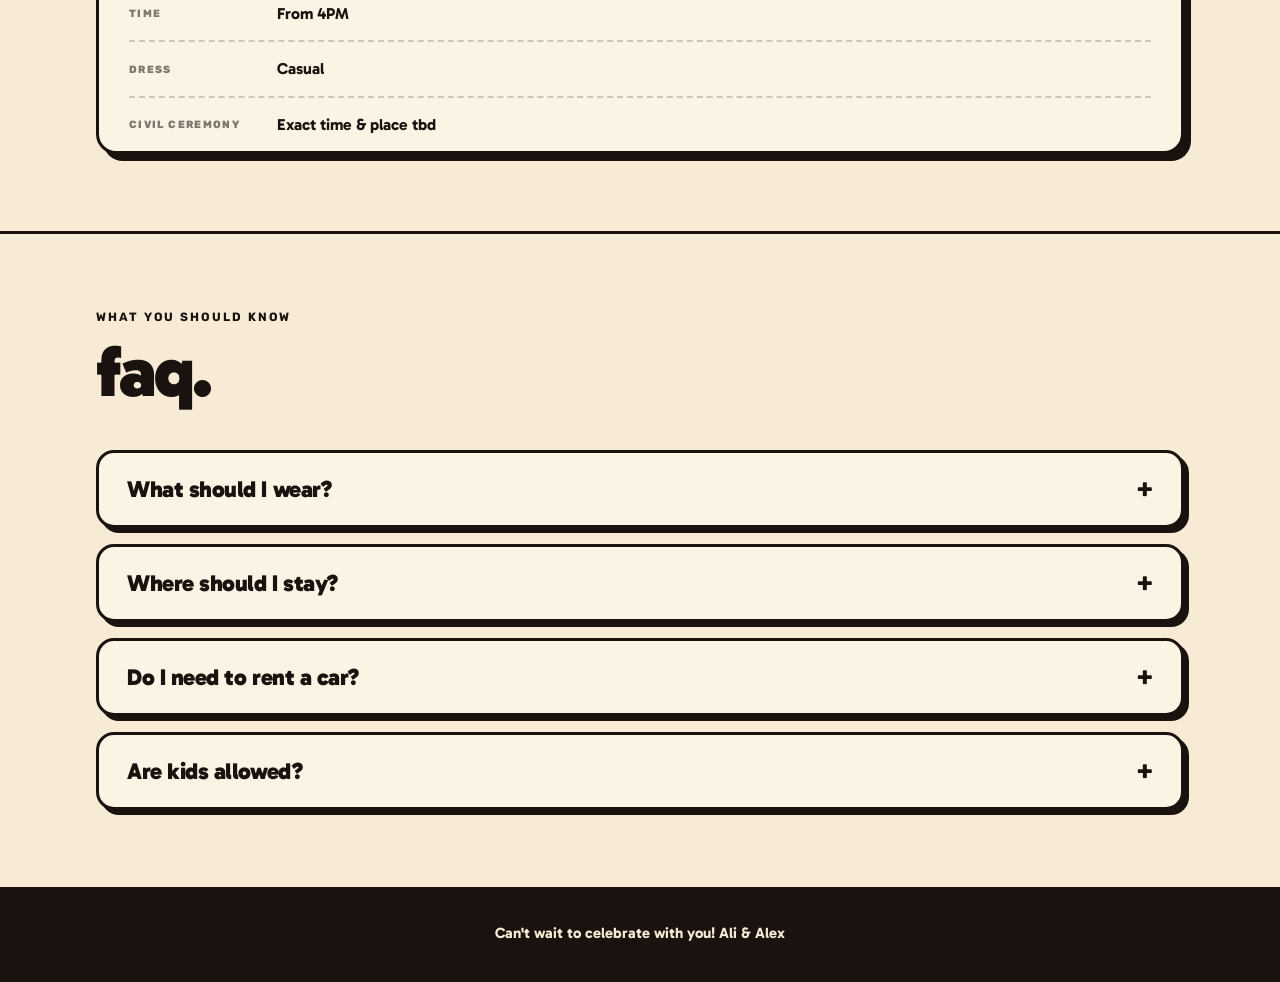
==== commit 8ecbb364: "Rebuild as one page: Mexico is the wedding, Köln optional; add favicons - Consolidate index/cologne/" ====
--- a/index.html
+++ b/index.html
@@ -3,92 +3,299 @@
 <head>
 <meta charset="UTF-8">
 <meta name="viewport" content="width=device-width, initial-scale=1.0">
-<title>Save the Date — Alex & Ali</title>
-<meta name="description" content="Alex & Ali are getting married in Puerto Escondido, Mexico — plus a smaller celebration in Köln, Germany.">
+<title>Alex &amp; Ali — We're getting married in Puerto Escondido</title>
+<meta name="description" content="Alex &amp; Ali are getting married in Puerto Escondido, Mexico on Saturday 6 November 2027. There's also a smaller celebration in Köln, Germany on 24 July for family and friends who can't make the trip.">
+<link rel="icon" href="favicon.ico" sizes="any">
+<link rel="icon" type="image/png" sizes="32x32" href="favicon-32x32.png">
+<link rel="icon" type="image/png" sizes="16x16" href="favicon-16x16.png">
+<link rel="apple-touch-icon" sizes="180x180" href="apple-touch-icon.png">
+<link rel="manifest" href="site.webmanifest">
+<meta name="theme-color" content="#12655C">
 <link rel="preconnect" href="https://fonts.googleapis.com">
 <link rel="preconnect" href="https://fonts.gstatic.com" crossorigin>
-<link href="https://fonts.googleapis.com/css2?family=Bricolage+Grotesque:wght@600;700;800&family=Nunito:wght@400;600;700;800&display=swap" rel="stylesheet">
-<link rel="stylesheet" href="styles.css">
+<link href="https://fonts.googleapis.com/css2?family=Gabarito:wght@400;600;700;800;900&family=Rubik:wght@500;700;800;900&display=swap" rel="stylesheet">
+<link rel="stylesheet" href="site.css">
 </head>
 <body>
 
-<nav class="site-nav">
-  <div class="wrap nav-inner">
-    <a class="nav-link" href="index.html">Home</a>
-    <a class="nav-link" href="#faq">FAQ</a>
+<nav class="nav">
+  <a class="nav-logo" href="index.html">ali <span>&amp;</span> alex</a>
+  <div class="nav-links">
+    <a href="#schedule">schedule</a>
+    <a href="#travel">travel</a>
+    <a href="#koln">köln</a>
+    <a href="#faq">faq</a>
   </div>
 </nav>
 
-<header class="hero">
-  <div class="wrap">
-    <p class="eyebrow">We're getting married!</p>
-    <h1>Save the<br>Date</h1>
-    <div class="couple-photo">
-      <img src="alialex.avif" alt="Alex and Ali" width="480" height="480">
-    </div>
-    <p class="names">Alex &amp; Ali</p>
-    <p class="lede">
-      Our wedding is happening in Puerto Escondido, Mexico. Because so
-      much of Alex's family and friends are here in Germany, we're also
-      having a smaller celebration in Köln — see below.
-    </p>
+<header>
+  <div class="hero">
+    <div class="hero-copy">
+      <p class="eyebrow">You're invited</p>
+      <h1 class="title">we're getting married!</h1>
+      <p class="lede">
+        Come celebrate with us in our favorite place in the world.
+      </p>
+    </div>
+    <div class="hero-photo">
+      <img src="alialex.avif" alt="Alex and Ali">
+    </div>
   </div>
+
+  <dl class="facts">
+    <div class="facts-a"><dt>When</dt><dd>Fri 5 – Sun 7 Nov 2027</dd></div>
+    <div class="facts-b"><dt>Where</dt><dd>Puerto Escondido, Oaxaca, Mexico</dd></div>
+    <div class="facts-c"><dt>Vibe</dt><dd>Fun, chill, colorful, easy, festive</dd></div>
+  </dl>
 </header>
 
+<div class="band">
+  <div class="band-inner">
+    <div class="band-track">
+      <span>WE'RE GONNA HAVE A PARTY ✦ YOU'RE INVITED ✦ WEDDING ON THE BEACH ✦ </span>
+      <span>WE'RE GONNA HAVE A PARTY ✦ YOU'RE INVITED ✦ WEDDING ON THE BEACH ✦ </span>
+    </div>
+  </div>
+</div>
+
 <main>
-  <section class="locations wrap" id="locations">
-    <div class="location-card location-card--primary">
-      <div class="location-photo" aria-hidden="true">
-        <svg viewBox="0 0 24 24" fill="none" xmlns="http://www.w3.org/2000/svg">
-          <rect x="2" y="4" width="20" height="16" rx="2" stroke="currentColor" stroke-width="1.6"/>
-          <circle cx="8" cy="10" r="1.8" stroke="currentColor" stroke-width="1.6"/>
-          <path d="M2 16.5L8 12l4.5 3.5L16 12l6 6" stroke="currentColor" stroke-width="1.6" stroke-linecap="round" stroke-linejoin="round"/>
-        </svg>
-        <span>Photo coming soon</span>
-      </div>
-      <div class="location-body">
-        <p class="event-kicker">The Wedding</p>
-        <h2>Puerto Escondido</h2>
-        <p class="event-date">November 6th, 2027</p>
-        <p class="location-desc">Beach bash at our chosen home.</p>
-      </div>
-    </div>
-
-    <div class="germany-note">
+
+  <!-- ============ SCHEDULE ============ -->
+  <section class="sec sec-cream" id="schedule">
+    <div class="wrap">
+      <div class="sec-head">
+        <p class="eyebrow">Puerto Escondido · Mexico</p>
+        <h2 class="title">schedule</h2>
+      </div>
+
+      <div class="sched">
+        <article class="sched-day sched-1">
+          <div class="sched-when">
+            <span class="sched-dow">Friday</span>
+            <span class="sched-date">Nov 5</span>
+            <span class="sched-time">Evening</span>
+          </div>
+          <div class="sched-what">
+            <h3 class="sched-name">Welcome Drinks</h3>
+          </div>
+        </article>
+
+        <article class="sched-day sched-2">
+          <div class="sched-when">
+            <span class="sched-dow">Saturday</span>
+            <span class="sched-date">Nov 6</span>
+            <span class="sched-time">4PM – late</span>
+          </div>
+          <div class="sched-what">
+            <h3 class="sched-name">Wedding Celebration</h3>
+            <p class="sched-desc">Ceremony followed by dinner, drinks and dancing.</p>
+            <p class="sched-note"><b>Dress code</b>Party vibes. Loud shirts and shorts encouraged for men. Fun dresses for women, no heels necessary.</p>
+          </div>
+        </article>
+
+        <article class="sched-day sched-3">
+          <div class="sched-when">
+            <span class="sched-dow">Sunday</span>
+            <span class="sched-date">Nov 7</span>
+            <span class="sched-time">2PM – sunset</span>
+          </div>
+          <div class="sched-what">
+            <h3 class="sched-name">Recovery Hangout</h3>
+          </div>
+        </article>
+      </div>
+    </div>
+  </section>
+
+
+  <!-- ============ WHAT TO DO ============ -->
+  <section class="sec sec-cream" id="do">
+    <div class="wrap">
+      <div class="sec-head">
+        <h2 class="title">what to do in puerto</h2>
+      </div>
+
+      <div class="do-grid">
+        <article class="do-card do-1">
+          <span class="do-num">01</span>
+          <h3>Surf &amp; beach</h3>
+          <p>Puerto is famous for its waves. You have seven beaches to choose from.</p>
+        </article>
+        <article class="do-card do-2">
+          <span class="do-num">02</span>
+          <h3>Wellness</h3>
+          <p>Yoga, HIIT, volleyball, and climbing.</p>
+        </article>
+        <article class="do-card do-3">
+          <span class="do-num">03</span>
+          <h3>Eat</h3>
+          <p>All of the seafood. Some of our faves include La Mariinera, El Chebichero and Attaraya.</p>
+        </article>
+        <article class="do-card do-4">
+          <span class="do-num">04</span>
+          <h3>Nightlife</h3>
+          <p>Cheap beers on the esquina, fancy cocktails on a rooftop, or clubbing at Paraiso. You have lots of options.</p>
+        </article>
+        <article class="do-card do-5">
+          <span class="do-num">05</span>
+          <h3>Nature</h3>
+          <p>Whale season starts in November. You can take a morning boat ride to see dolphins and catch your own lunch.</p>
+        </article>
+      </div>
+
+      <p class="weather"><b>Weather</b> It's sunny and hot every day.</p>
+    </div>
+  </section>
+
+  <!-- ============ GETTING THERE ============ -->
+  <section class="sec sec-brick" id="travel">
+    <div class="wrap">
+      <div class="sec-head">
+        <h2 class="title">how to get there</h2>
+      </div>
+
+      <div class="routes">
+        <article class="route route-best">
+          <span class="route-tag">Recommended</span>
+          <div class="hop"><span>MEX</span><i>→</i><span>PXM</span></div>
+          <h3>Via Mexico City</h3>
+          <p>Fly into Mexico City, then take an inexpensive domestic flight with Volaris or Viva straight to Puerto Escondido.</p>
+        </article>
+        <article class="route route-alt">
+          <span class="route-tag">Also fine</span>
+          <div class="hop"><span>OAX</span><i>→</i><span>3h bus</span></div>
+          <h3>Via Oaxaca</h3>
+          <p>Fly into Oaxaca City and take a three-hour bus over the mountains. Longer, but you get to see Oaxaca.</p>
+        </article>
+      </div>
+    </div>
+  </section>
+
+  <!-- ============ WHERE TO STAY ============ -->
+  <section class="sec sec-cream" id="stay">
+    <div class="wrap">
+      <div class="sec-head">
+        <p class="eyebrow">Where to stay</p>
+        <h2 class="title">stay in la punta.</h2>
+      </div>
+
+      <div class="map-wrap">
+        <img src="map-wheretostay.png" alt="Map of Puerto Escondido: the airport sits northwest of town, and the recommended area to stay is circled at the south end of Playa Zicatela, by La Punta.">
+      </div>
+
+      <div class="stay">
+        <article class="stay-card stay-a">
+          <h3>We're blocking rooms</h3>
+          <p class="price">$100–150</p>
+          <p>Per room, per night, at an affordable hotel in La Punta. Let us know if you want one and we'll hold it for you.</p>
+        </article>
+        <article class="stay-card stay-b">
+          <h3>Getting to the party</h3>
+          <p>We're organizing transport from La Punta to the wedding venue, so you don't have to think about it — or drive.</p>
+        </article>
+      </div>
+    </div>
+  </section>
+
+  <!-- ============ BEFORE / AFTER ============ -->
+
+  <section class="bookend">
+    <div class="bookend-before">
+      <p class="eyebrow">Beforehand</p>
+      <h3>day of the dead in oaxaca</h3>
       <p>
-        There's also a small celebration in <strong>Köln, Germany</strong>
-        on <strong>July 3rd, 2027</strong> — a smaller gathering in Alex's
-        hometown for family and friends who are here. Want to join us
-        there too? Just let us know.
+        If you've got more time, we're celebrating Día de Muertos in Oaxaca the weekend
+        before the wedding. Hit us up if you're interested. Places book up fast and it
+        can get expensive.
       </p>
     </div>
-  </section>
-
-  <section class="faq wrap" id="faq">
-    <h2 class="section-title">FAQ</h2>
-    <div class="faq-list">
-      <details class="faq-item">
-        <summary>Do I have to attend both celebrations?</summary>
-        <p>No — Puerto Escondido is our wedding, and everyone is warmly invited. Köln is a smaller, additional celebration for family and friends who are here in Germany. If you'd like to join us there too, just let us know.</p>
-      </details>
-      <details class="faq-item">
-        <summary>What should I wear?</summary>
-        <p>Dress code details are coming soon — check back closer to the date.</p>
-      </details>
-      <details class="faq-item">
-        <summary>Where should I stay?</summary>
-        <p>Accommodation recommendations for Puerto Escondido (our main celebration) and Köln will be added soon.</p>
-      </details>
-      <details class="faq-item">
-        <summary>Can I bring a plus-one?</summary>
-        <p>Plus-one details will be included with your invitation.</p>
-      </details>
-    </div>
-  </section>
+    <div class="bookend-after">
+      <p class="eyebrow">Afterwards</p>
+      <h3>stay in puerto with us!</h3>
+      <p>
+        We're planning to spend the rest of the year in Puerto Escondido. Stay and hang.
+      </p>
+    </div>
+  </section>
+
+  <!-- ============ KÖLN — the smaller, optional celebration ============ -->
+  <section class="sec sec-cream" id="koln">
+    <div class="wrap">
+      <div class="sec-head">
+        <p class="eyebrow">And also...</p>
+        <h2 class="title">celebration in germany</h2>
+        <p class="lede">
+          A smaller celebration in Alex's hometown for his family and friends in
+          Germany. If you're around, feel free to join, just let us know!
+        </p>
+      </div>
+
+      <article class="koln-card">
+        <div class="koln-card-head">
+          <span class="koln-place">köln</span>
+          <span class="koln-date">Sat · Jul 24 · 2027</span>
+        </div>
+        <dl class="koln-facts">
+          <div><dt>Venue</dt><dd>FR&Uuml;H Em Tattersall, K&ouml;ln Weidenpesch</dd></div>
+          <div><dt>Time</dt><dd>From 4PM</dd></div>
+          <div><dt>Dress</dt><dd>Casual</dd></div>
+          <div><dt>Civil ceremony</dt><dd>Exact time &amp; place tbd</dd></div>
+        </dl>
+      </article>
+    </div>
+  </section>
+
+  <!-- ============ FAQ ============ -->
+  <section class="sec sec-cream" id="faq">
+    <div class="wrap">
+      <div class="sec-head">
+        <p class="eyebrow">What you should know</p>
+        <h2 class="title">faq.</h2>
+      </div>
+
+      <div class="faq-list">
+        <details class="faq-item">
+          <summary>What should I wear?</summary>
+          <p>
+            Puerto is hot and humid, and the wedding will be on the beach, so it'd be
+            best to wear something light and breathable. This is not a formal affair, so
+            we want to encourage you to wear something fun, colorful and comfortable.
+          </p>
+        </details>
+
+        <details class="faq-item">
+          <summary>Where should I stay?</summary>
+          <p>
+            <strong>Puerto</strong> — we're holding rooms at an affordable hotel in
+            La Punta, $100–150 per room per night. Let us know and we'll hold one for
+            you. We're also organizing transport from La Punta to the venue.
+          </p>
+        </details>
+
+        <details class="faq-item">
+          <summary>Do I need to rent a car?</summary>
+          <p>
+            Puerto is small and very walkable. It's easy and fairly cheap to get around
+            by taxi as well, so you won't need one (we never have one). However, if you
+            want to stay longer and/or explore, you could rent a scooter or a car. We
+            can help you pick the right shop.
+          </p>
+        </details>
+
+        <details class="faq-item">
+          <summary>Are kids allowed?</summary>
+          <p>
+            Yes, your kids are welcome!
+          </p>
+        </details>
+      </div>
+    </div>
+  </section>
+
 </main>
 
-<footer class="site-footer">
-  <p>Can't wait to celebrate with you 🎉 — Alex &amp; Ali</p>
+<footer class="foot">
+  <p>Can't wait to celebrate with you! Ali &amp; Alex</p>
 </footer>
 
 </body>
--- a/site.css
+++ b/site.css
@@ -0,0 +1,503 @@
+/* ============================================================
+   Alex & Ali — losalexes.com
+   Mercado design system. This is the real site stylesheet.
+   (grid-themes.css / headers.css are prototypes — do not load them here.)
+   ============================================================ */
+
+*, *::before, *::after { box-sizing: border-box; }
+html { -webkit-text-size-adjust: 100%; scroll-behavior: smooth; }
+
+:root {
+  --ink:      #1A120E;
+  --bg:       #F7EBD5;
+  --teal:     #12655C;
+  --mustard:  #F2B33D;
+  --morado:   #6A3FA0;
+  --brick:    #D6452B;
+  --rosa:     #EE5D8F;
+  --cream:    #FBF3E4;
+
+  --rule: 3px solid var(--ink);
+  --shadow: 7px 7px 0 var(--ink);
+}
+
+body {
+  margin: 0;
+  background: var(--bg);
+  color: var(--ink);
+  font-family: 'Gabarito', system-ui, sans-serif;
+  overflow-x: hidden;
+}
+
+img { max-width: 100%; display: block; }
+a { color: inherit; text-decoration: none; }
+:focus-visible { outline: 4px solid var(--morado); outline-offset: 3px; }
+
+.wrap { max-width: 1180px; margin: 0 auto; padding: 0 clamp(20px, 4vw, 46px); }
+
+/* ---------- type roles ---------- */
+
+.eyebrow {
+  font-family: 'Rubik', sans-serif; font-weight: 700;
+  font-size: 12px; letter-spacing: 0.16em; text-transform: uppercase;
+  margin: 0 0 14px;
+}
+.title {
+  font-weight: 900; font-size: clamp(32px, 6vw, 72px);
+  line-height: 0.94; letter-spacing: -0.035em; margin: 0 0 20px;
+  text-wrap: balance;
+}
+.title-sm { font-size: clamp(26px, 4vw, 44px); }
+.lede {
+  font-size: clamp(15px, 1.7vw, 19px); font-weight: 500;
+  line-height: 1.55; margin: 0 0 18px; max-width: 62ch;
+}
+.meta {
+  font-family: 'Rubik', sans-serif; font-weight: 700;
+  font-size: 12px; letter-spacing: 0.1em; text-transform: uppercase;
+}
+
+/* ---------- buttons ---------- */
+
+.btn {
+  display: inline-block;
+  font-family: 'Rubik', sans-serif; font-weight: 800;
+  font-size: 15px; letter-spacing: 0.03em;
+  padding: 13px 30px; border-radius: 999px;
+  background: var(--brick); color: var(--cream);
+  border: 3px solid var(--ink);
+  box-shadow: 5px 5px 0 var(--ink);
+  transition: transform 0.12s ease, box-shadow 0.12s ease;
+}
+.btn:hover, .btn:focus-visible { transform: translate(5px, 5px); box-shadow: 0 0 0 var(--ink); }
+
+.ghost {
+  display: inline-block;
+  font-family: 'Rubik', sans-serif; font-weight: 800;
+  font-size: 13.5px; letter-spacing: 0.04em;
+  padding: 9px 22px; border-radius: 999px;
+  background: transparent; color: currentColor;
+  border: 2.5px solid currentColor;
+  transition: background 0.16s ease, color 0.16s ease;
+}
+
+/* ---------- sticker slots (assets supplied by Alex) ---------- */
+
+.slot {
+  width: var(--w); height: var(--h); flex: 0 0 auto;
+  transform: rotate(var(--rot, 0deg));
+  border: 2px dashed currentColor; border-radius: 12px;
+  display: grid; place-items: center; text-align: center;
+  font-family: 'Rubik', monospace; font-weight: 500;
+  font-size: 9px; line-height: 1.35; letter-spacing: 0.06em;
+  text-transform: uppercase; opacity: 0.5; pointer-events: none;
+}
+.slot-photo { border-radius: 16px; opacity: 0.42; }
+
+/* ---------- marquee / banderole ---------- */
+
+.band { overflow: hidden; border-top: 4px solid var(--ink); border-bottom: 4px solid var(--ink); }
+.band-inner {
+  background-color: var(--morado);
+  background-image: repeating-linear-gradient(-45deg, transparent 0 13px, rgba(0,0,0,0.11) 13px 26px);
+  padding: 12px 0; overflow: hidden;
+}
+.band-track { display: flex; width: max-content; animation: marquee 34s linear infinite; }
+.band-track span {
+  font-family: 'Rubik', sans-serif; font-weight: 900; color: var(--cream);
+  font-size: clamp(20px, 3.2vw, 36px); letter-spacing: -0.015em;
+  white-space: nowrap; padding-right: 26px;
+}
+.band-mustard .band-inner { background-color: var(--mustard); }
+.band-mustard .band-track span { color: var(--ink); }
+
+@keyframes marquee { to { transform: translateX(-50%); } }
+
+@media (prefers-reduced-motion: reduce) {
+  html { scroll-behavior: auto; }
+  .band-track { animation: none; }
+  *, *::before, *::after { transition-duration: 0.01ms !important; }
+}
+
+/* ============================================================
+   NAV
+   ============================================================ */
+
+.nav {
+  display: flex; align-items: center; justify-content: space-between;
+  gap: 20px; flex-wrap: wrap;
+  padding: 14px clamp(18px, 3vw, 34px);
+  background: var(--cream);
+  border-bottom: var(--rule);
+}
+.nav-logo { font-weight: 900; font-size: clamp(20px, 2.6vw, 26px); letter-spacing: -0.02em; color: var(--teal); }
+.nav-logo span { color: var(--brick); }
+.nav-links { display: flex; align-items: center; gap: 18px; font-weight: 700; font-size: 14.5px; }
+.nav-links a { padding-bottom: 2px; border-bottom: 2.5px solid transparent; transition: border-color 0.15s ease; }
+.nav-links a:hover { border-color: var(--brick); }
+.nav-links a[aria-current="page"] { border-color: var(--rosa); }
+
+/* ============================================================
+   HERO
+   ============================================================ */
+
+.hero, .split { display: grid; grid-template-columns: 1.12fr 0.88fr; }
+.split { border-bottom: var(--rule); }
+.hero-copy, .split-copy {
+  background-color: var(--teal); color: var(--cream);
+  background-image: repeating-linear-gradient(45deg, transparent 0 11px, rgba(255,255,255,0.07) 11px 22px);
+  padding: clamp(30px, 4vw, 58px) clamp(22px, 3.4vw, 48px);
+  border-right: var(--rule);
+}
+.hero-copy .eyebrow, .split-copy .eyebrow { opacity: 0.8; }
+.hero-title { font-weight: 900; font-size: clamp(38px, 7vw, 88px); line-height: 0.9; letter-spacing: -0.04em; margin: 0 0 16px; }
+.hero-date {
+  font-family: 'Rubik', sans-serif; font-weight: 800;
+  font-size: clamp(16px, 2vw, 23px); letter-spacing: 0.015em;
+  font-variant-numeric: tabular-nums; color: var(--mustard); margin: 0 0 20px;
+}
+.hero-copy .lede, .split-copy .lede { opacity: 0.94; }
+
+.hero-photo, .split-media {
+  position: relative;
+  background-color: var(--mustard);
+  background-image: radial-gradient(rgba(0,0,0,0.20) 2px, transparent 2px);
+  background-size: 15px 15px;
+  padding: clamp(20px, 3vw, 40px);
+  display: grid; place-items: center;
+}
+.hero-photo > img, .split-media > img {
+  width: 100%; aspect-ratio: 1; object-fit: cover;
+  border: var(--rule); border-radius: 16px; box-shadow: var(--shadow);
+  transform: rotate(-3deg); transition: transform 0.25s ease;
+}
+.hero-photo > img:hover, .split-media > img:hover { transform: rotate(1deg) scale(1.02); }
+.hero-photo .slot { position: absolute; right: 8%; top: 9%; }
+
+/* quick facts strip */
+.facts { display: grid; grid-template-columns: repeat(3, 1fr); border-top: var(--rule); border-bottom: var(--rule); margin: 0; }
+.facts > div { padding: 18px clamp(16px, 2.5vw, 30px); border-right: var(--rule); }
+.facts > div:last-child { border-right: 0; }
+.facts dt {
+  font-family: 'Rubik', sans-serif; font-weight: 700; font-size: 11px;
+  letter-spacing: 0.14em; text-transform: uppercase; opacity: 0.68; margin: 0 0 5px;
+}
+.facts dd { margin: 0; font-weight: 800; font-size: clamp(15px, 1.8vw, 20px); line-height: 1.2; }
+.facts-a { background: var(--mustard); }
+.facts-b { background: var(--rosa); }
+.facts-c { background: var(--cream); }
+
+/* ============================================================
+   SECTIONS
+   ============================================================ */
+
+.sec { padding: clamp(48px, 6vw, 86px) 0; border-bottom: var(--rule); }
+.sec-cream { background: var(--bg); }
+.sec-teal  { background: var(--teal); color: var(--cream); }
+.sec-brick { background: var(--brick); color: var(--cream); }
+.sec-morado { background: var(--morado); color: var(--cream); }
+.sec-head { max-width: 62ch; margin-bottom: clamp(28px, 3.5vw, 44px); }
+
+/* --- schedule --- */
+
+.sched { display: grid; gap: clamp(16px, 2vw, 22px); }
+.sched-day {
+  border: var(--rule); border-radius: 20px; box-shadow: var(--shadow);
+  overflow: hidden; display: grid; grid-template-columns: 190px 1fr;
+}
+.sched-when {
+  padding: clamp(18px, 2.4vw, 28px);
+  border-right: var(--rule);
+  display: flex; flex-direction: column; justify-content: center; gap: 2px;
+}
+.sched-dow { font-family: 'Rubik', sans-serif; font-weight: 800; font-size: 13.5px; letter-spacing: 0.14em; text-transform: uppercase; }
+.sched-date { font-weight: 900; font-size: clamp(28px, 3.4vw, 40px); line-height: 0.95; letter-spacing: -0.035em; }
+.sched-time { font-family: 'Rubik', sans-serif; font-weight: 700; font-size: 13.5px; letter-spacing: 0.06em; margin-top: 6px; opacity: 0.8; }
+.sched-what {
+  padding: clamp(18px, 2.4vw, 28px); background: var(--cream);
+  display: flex; flex-direction: column; justify-content: center;
+}
+.sched-name { font-weight: 900; font-size: clamp(21px, 2.8vw, 32px); letter-spacing: -0.025em; margin: 0 0 10px; }
+.sched-name:last-child { margin-bottom: 0; }
+.sched-desc { margin: 0; font-size: clamp(15px, 1.8vw, 18px); font-weight: 500; line-height: 1.55; }
+.sched-note {
+  margin: 14px 0 0; padding-top: 13px;
+  border-top: 2px dashed rgba(26, 18, 14, 0.25);
+  font-size: 15px; font-weight: 500; line-height: 1.5;
+}
+.sched-note b {
+  display: block; margin-bottom: 4px;
+  font-family: 'Rubik', sans-serif; font-weight: 800;
+  font-size: 11px; letter-spacing: 0.14em; text-transform: uppercase; opacity: 0.65;
+}
+.sched-1 .sched-when { background: var(--mustard); }
+.sched-2 .sched-when { background: var(--rosa); }
+.sched-3 .sched-when { background: var(--morado); color: var(--cream); }
+
+/* --- big statement --- */
+
+.statement { text-align: center; padding: clamp(56px, 8vw, 110px) 0; }
+.statement p {
+  font-weight: 900; font-size: clamp(30px, 6.4vw, 76px);
+  line-height: 0.98; letter-spacing: -0.04em; margin: 0 auto; max-width: 18ch;
+  text-wrap: balance;
+}
+.statement .hl { color: var(--mustard); }
+
+/* --- do-grid --- */
+
+.do-grid {
+  display: grid; grid-template-columns: repeat(3, 1fr);
+  gap: clamp(14px, 1.8vw, 20px);
+}
+/* the last card widens to close the row, whatever the count */
+.do-grid > :nth-child(5):last-child { grid-column: span 2; }
+.do-grid > :nth-child(7):last-child { grid-column: span 3; }
+.do-card {
+  border: var(--rule); border-radius: 18px; box-shadow: 5px 5px 0 var(--ink);
+  padding: clamp(20px, 2.4vw, 28px); background: var(--cream);
+  display: flex; flex-direction: column; gap: 8px;
+}
+.do-card h3 { font-weight: 900; font-size: clamp(19px, 2.2vw, 25px); letter-spacing: -0.025em; margin: 0; }
+.do-card p { margin: 0; font-size: 14.5px; font-weight: 500; line-height: 1.5; }
+.do-num {
+  font-family: 'Rubik', sans-serif; font-weight: 800; font-size: 11px;
+  letter-spacing: 0.14em; opacity: 0.6;
+}
+.do-1 { background: var(--mustard); }
+.do-2 { background: var(--rosa); }
+.do-3 { background: var(--cream); }
+.do-4 { background: var(--morado); color: var(--cream); }
+.do-5 { background: var(--mustard); }
+.do-6 { background: var(--rosa); }
+.do-7 { background: var(--cream); }
+
+/* --- weather strip --- */
+
+.weather, .note-pill {
+  margin-top: clamp(20px, 2.6vw, 30px);
+  border: var(--rule); border-radius: 999px; background: var(--cream);
+  padding: 14px 26px; display: flex; align-items: center; gap: 14px; flex-wrap: wrap;
+  font-weight: 700; font-size: clamp(14px, 1.7vw, 18px);
+}
+.weather b, .note-pill b {
+  font-family: 'Rubik', sans-serif; font-weight: 800; font-size: 11px;
+  letter-spacing: 0.14em; text-transform: uppercase;
+  opacity: 0.55;
+}
+
+/* --- transport --- */
+
+.routes { display: grid; grid-template-columns: 1fr 1fr; gap: clamp(14px, 2vw, 20px); }
+.route {
+  border: var(--rule); border-radius: 18px; background: var(--cream); color: var(--ink);
+  box-shadow: 5px 5px 0 var(--ink); padding: clamp(20px, 2.4vw, 30px);
+}
+.route-tag {
+  display: inline-block; font-family: 'Rubik', sans-serif; font-weight: 800;
+  font-size: 10.5px; letter-spacing: 0.14em; text-transform: uppercase;
+  border: 2px solid var(--ink); border-radius: 999px; padding: 4px 13px; margin-bottom: 12px;
+}
+.route-best .route-tag { background: var(--mustard); }
+.route-alt .route-tag { background: var(--cream); }
+.route h3 { font-weight: 900; font-size: clamp(19px, 2.3vw, 26px); letter-spacing: -0.025em; margin: 0 0 8px; }
+.route p { margin: 0; font-size: 14.5px; font-weight: 500; line-height: 1.55; }
+.hop {
+  display: flex; align-items: center; gap: 8px; flex-wrap: wrap;
+  font-family: 'Rubik', sans-serif; font-weight: 800; font-size: 13px;
+  letter-spacing: 0.06em; margin-bottom: 12px;
+}
+.hop i { font-style: normal; opacity: 0.5; }
+
+/* --- map --- */
+
+.map-wrap {
+  border: var(--rule); border-radius: 20px; box-shadow: var(--shadow);
+  overflow: hidden; background: var(--cream); margin-bottom: clamp(20px, 2.6vw, 30px);
+}
+.map-wrap svg, .map-wrap img { display: block; width: 100%; height: auto; }
+
+.stay { display: grid; grid-template-columns: 1fr 1fr; gap: clamp(14px, 2vw, 20px); }
+.stay-card {
+  border: var(--rule); border-radius: 18px; box-shadow: 5px 5px 0 var(--ink);
+  padding: clamp(20px, 2.4vw, 30px);
+}
+.stay-a { background: var(--mustard); }
+.stay-b { background: var(--cream); }
+.stay-card h3 { font-weight: 900; font-size: clamp(19px, 2.3vw, 26px); letter-spacing: -0.025em; margin: 0 0 10px; }
+.stay-card p { margin: 0; font-size: 14.5px; font-weight: 500; line-height: 1.55; }
+.price {
+  font-family: 'Rubik', sans-serif; font-weight: 900;
+  font-size: clamp(22px, 3vw, 34px); letter-spacing: -0.02em;
+  font-variant-numeric: tabular-nums; margin: 10px 0 6px;
+}
+
+/* --- before / after --- */
+
+.bookend { display: grid; grid-template-columns: 1fr 1fr; border-bottom: var(--rule); }
+.bookend > div { padding: clamp(30px, 4vw, 58px) clamp(22px, 3.4vw, 44px); }
+.bookend-before { background: var(--morado); color: var(--cream); border-right: var(--rule); }
+.bookend-after  { background: var(--rosa); }
+.bookend h3 { font-weight: 900; font-size: clamp(24px, 3.4vw, 40px); letter-spacing: -0.03em; margin: 0 0 12px; line-height: 1; }
+.bookend p { margin: 0 0 18px; font-size: clamp(14px, 1.7vw, 17px); font-weight: 500; line-height: 1.55; max-width: 40ch; }
+.bookend p:last-child { margin-bottom: 0; }
+
+/* --- cta --- */
+
+.cta { text-align: center; padding: clamp(50px, 6vw, 90px) 0; }
+.cta h2 { font-weight: 900; font-size: clamp(30px, 5.4vw, 62px); line-height: 0.98; letter-spacing: -0.04em; margin: 0 0 14px; text-wrap: balance; }
+.cta p { margin: 0 0 26px; font-size: clamp(15px, 1.8vw, 19px); font-weight: 500; }
+.cta .btn { background: var(--mustard); color: var(--ink); }
+
+/* --- footer --- */
+
+.foot { background: var(--ink); color: var(--bg); padding: 34px 0; text-align: center; }
+.foot p { margin: 0 0 6px; font-weight: 700; font-size: 15px; }
+.foot .meta { opacity: 0.55; font-size: 11px; }
+
+/* ============================================================
+   RESPONSIVE
+   ============================================================ */
+
+@media (min-width: 901px) {
+  /* hero photo sizing (55% → +20% → +25% more at Alex's request) */
+  .hero-photo > img { width: 82.5%; }
+  /* the "where is it" photo, 40% smaller than full-bleed */
+  .split-media > img { width: 60%; }
+
+  /* hero copy sits centred in the panel, with ~20% larger type (Alex, review) */
+  .hero-copy { display: flex; flex-direction: column; justify-content: center; }
+  .hero-copy .eyebrow { font-size: 14px; }
+  .hero-copy .title { font-size: clamp(46px, 7vw, 84px); }
+  .hero-copy .lede { font-size: clamp(17px, 1.9vw, 22px); margin-bottom: 0; }
+}
+
+@media (max-width: 900px) {
+  .hero, .split { grid-template-columns: 1fr; }
+  .split-copy { border-right: 0; border-bottom: var(--rule); }
+  .do-grid { grid-template-columns: repeat(2, 1fr); }
+  .do-grid > :nth-child(5):last-child,
+  .do-grid > :nth-child(7):last-child { grid-column: span 2; }
+  .hero { grid-template-columns: 1fr; }
+  .hero-copy { border-right: 0; border-bottom: var(--rule); }
+  .routes, .stay, .bookend { grid-template-columns: 1fr; }
+  .bookend-before { border-right: 0; border-bottom: var(--rule); }
+}
+
+@media (max-width: 640px) {
+  .do-grid { grid-template-columns: 1fr; }
+  .do-grid > :last-child { grid-column: auto; }
+  .facts { grid-template-columns: 1fr; }
+  .facts > div { border-right: 0; border-bottom: var(--rule); }
+  .facts > div:last-child { border-bottom: 0; }
+  .sched-day { grid-template-columns: 1fr; }
+  .sched-when { border-right: 0; border-bottom: var(--rule); flex-direction: row; align-items: baseline; gap: 10px; }
+  .sched-time { margin-top: 0; }
+  .nav { justify-content: center; }
+}
+
+
+/* ============================================================
+   PAGE ACCENTS
+   Each location page leads with its own colour — the same colour
+   that location carries on the home page header.
+   Köln = brick, Puerto = teal. Their accent sections invert.
+   ============================================================ */
+
+.hero-copy.hero-brick { background-color: var(--brick); }
+
+/* "where is it" — same split as the hero, different colour */
+.split-copy { background-color: var(--morado); }
+.split-copy .title { margin-bottom: 18px; }
+.split-media > .slot { color: var(--ink); }
+
+/* a bookend row where one side is a cross-link to the other wedding */
+.bookend-link { background: var(--teal); color: var(--cream); }
+.bookend-link .ghost { border-color: var(--cream); color: var(--cream); }
+.bookend-link .ghost:hover { background: var(--cream); color: var(--teal); }
+.bookend-after .ghost:hover { background: var(--ink); color: var(--rosa); }
+.bookend-before .ghost:hover { background: var(--cream); color: var(--morado); }
+
+/* schedule still to be confirmed */
+.sched-tbc {
+  border: 3px dashed var(--ink); border-radius: 20px;
+  padding: clamp(24px, 3vw, 38px); background: var(--cream);
+  display: flex; flex-direction: column; align-items: flex-start; gap: 10px;
+}
+.sched-tbc h3 { font-weight: 900; font-size: clamp(20px, 2.6vw, 28px); letter-spacing: -0.025em; margin: 0; }
+.sched-tbc p { margin: 0; font-size: clamp(14px, 1.6vw, 16.5px); font-weight: 500; line-height: 1.5; max-width: 52ch; }
+.sched-tbc .tag {
+  font-family: 'Rubik', sans-serif; font-weight: 800; font-size: 10.5px;
+  letter-spacing: 0.14em; text-transform: uppercase;
+  background: var(--mustard); border: 2px solid var(--ink);
+  border-radius: 999px; padding: 4px 13px;
+}
+
+
+/* ============================================================
+   HOME PAGE
+   ============================================================ */
+
+/* the banderole's 4px top rule is the divider under the facts strip — don't double it */
+header .facts { border-bottom: 0; }
+
+/* köln — the smaller German celebration, as its own carded section */
+.koln-card {
+  border: var(--rule); border-radius: 20px; box-shadow: var(--shadow);
+  background: var(--cream); overflow: hidden;
+}
+.koln-card-head {
+  display: flex; flex-wrap: wrap; align-items: baseline; gap: 6px 18px;
+  padding: clamp(18px, 2.4vw, 26px) clamp(20px, 2.6vw, 30px);
+  background: var(--brick); color: var(--cream);
+  border-bottom: var(--rule);
+}
+.koln-place { font-weight: 900; font-size: clamp(26px, 4vw, 42px); line-height: 0.9; letter-spacing: -0.035em; }
+.koln-date {
+  font-family: 'Rubik', sans-serif; font-weight: 800;
+  font-size: clamp(13px, 1.6vw, 17px); letter-spacing: 0.02em; font-variant-numeric: tabular-nums;
+}
+.koln-facts { margin: 0; padding: 0 clamp(20px, 2.6vw, 30px); }
+.koln-facts > div {
+  display: grid; grid-template-columns: 128px 1fr; gap: 4px 20px;
+  padding: 15px 0; border-top: 2px dashed rgba(26, 18, 14, 0.2);
+}
+.koln-facts > div:first-child { border-top: 0; }
+.koln-facts dt {
+  align-self: center; margin: 0;
+  font-family: 'Rubik', sans-serif; font-weight: 800; font-size: 10.5px;
+  letter-spacing: 0.13em; text-transform: uppercase; opacity: 0.55;
+}
+.koln-facts dd { margin: 0; font-weight: 700; font-size: clamp(14px, 1.6vw, 16px); line-height: 1.45; }
+
+/* FAQ */
+.faq-list { display: grid; gap: clamp(12px, 1.6vw, 16px); }
+.faq-item {
+  border: var(--rule); border-radius: 18px; background: var(--cream);
+  box-shadow: 5px 5px 0 var(--ink); overflow: hidden;
+}
+.faq-item summary {
+  cursor: pointer; list-style: none;
+  padding: clamp(16px, 2vw, 22px) clamp(18px, 2.4vw, 28px);
+  font-weight: 900; font-size: clamp(17px, 2.1vw, 23px); letter-spacing: -0.02em;
+  display: flex; justify-content: space-between; align-items: center; gap: 16px;
+}
+.faq-item summary::-webkit-details-marker { display: none; }
+.faq-item summary::after {
+  content: "+"; flex: 0 0 auto;
+  font-family: 'Rubik', sans-serif; font-weight: 800; font-size: 26px; line-height: 1;
+  transition: transform 0.2s ease;
+}
+.faq-item[open] summary::after { transform: rotate(45deg); }
+.faq-item p {
+  margin: 0;
+  padding: 0 clamp(18px, 2.4vw, 28px) clamp(18px, 2.4vw, 26px);
+  font-size: 15px; font-weight: 500; line-height: 1.55;
+}
+.faq-item p + p { padding-top: 12px; }
+.faq-item a { border-bottom: 2.5px solid var(--brick); font-weight: 700; }
+
+@media (max-width: 520px) {
+  .koln-facts > div { grid-template-columns: 1fr; gap: 2px; }
+  .koln-facts dt { align-self: start; }
+}
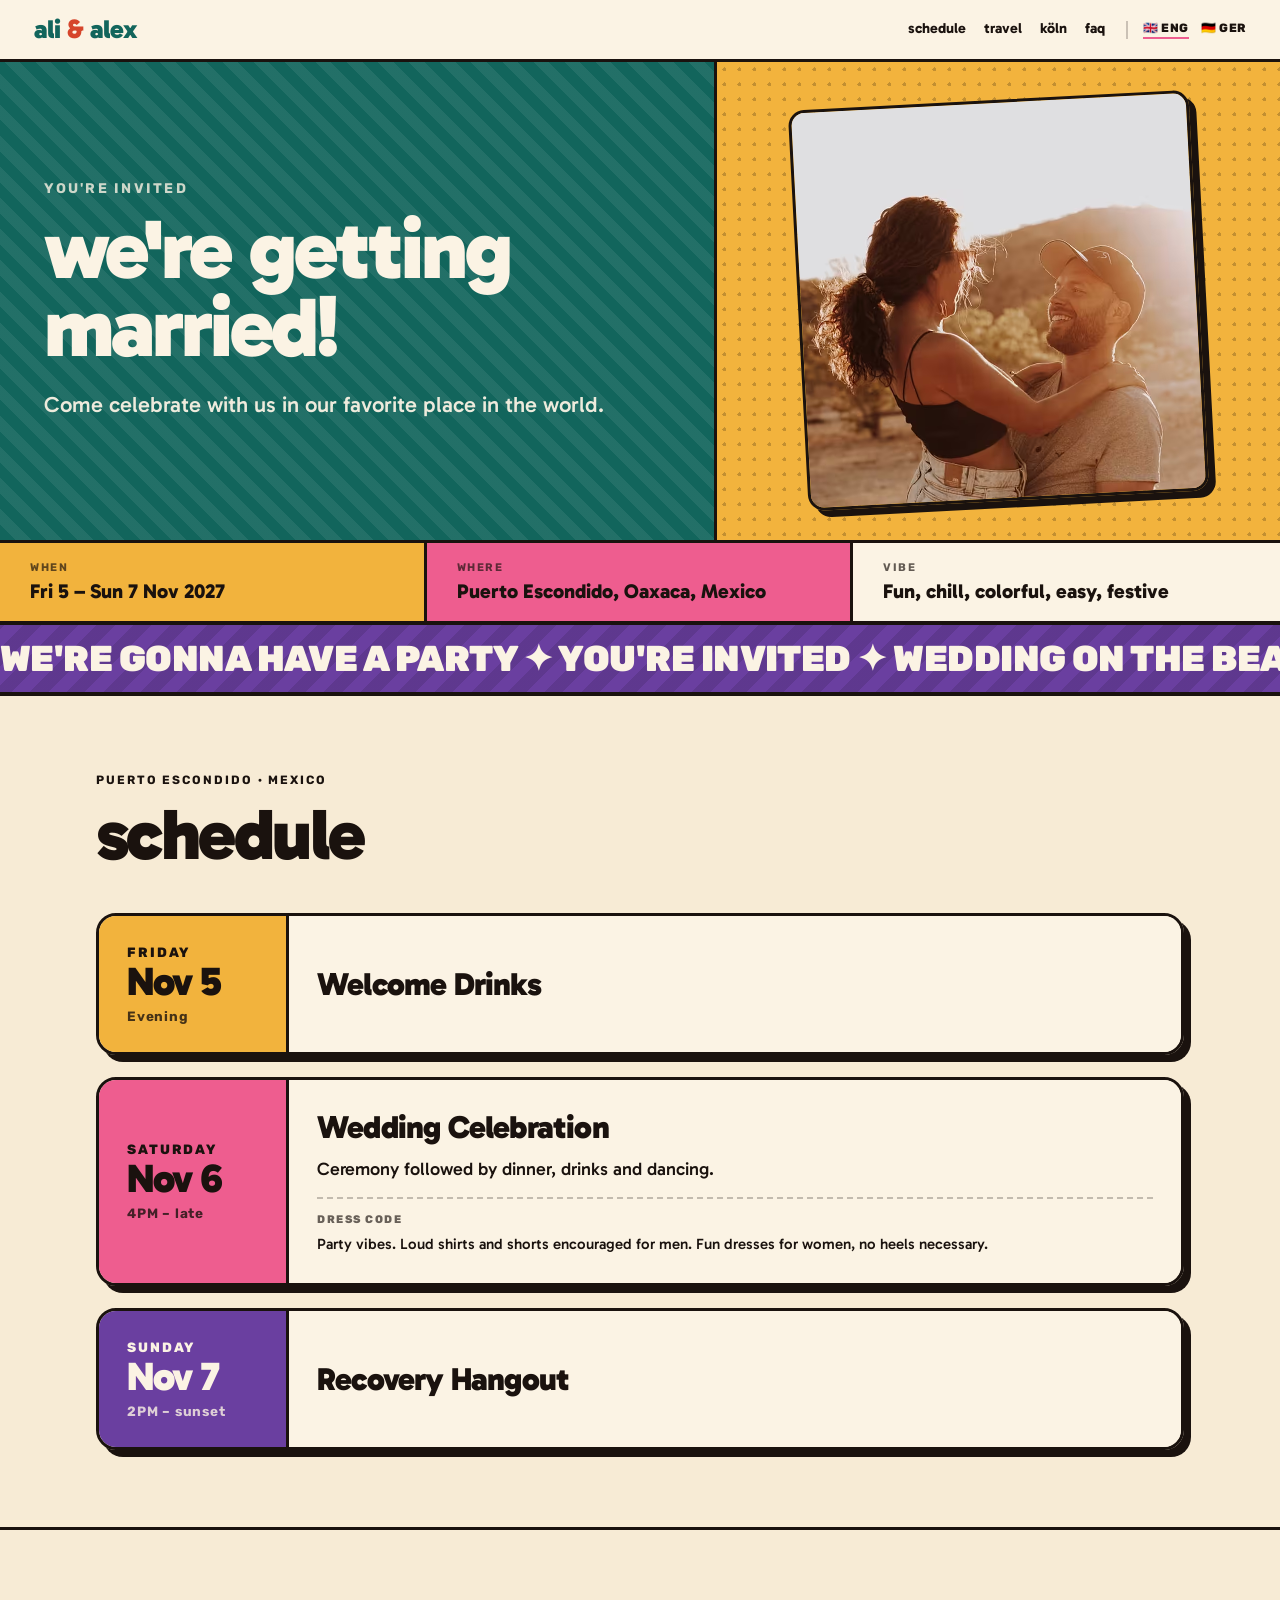
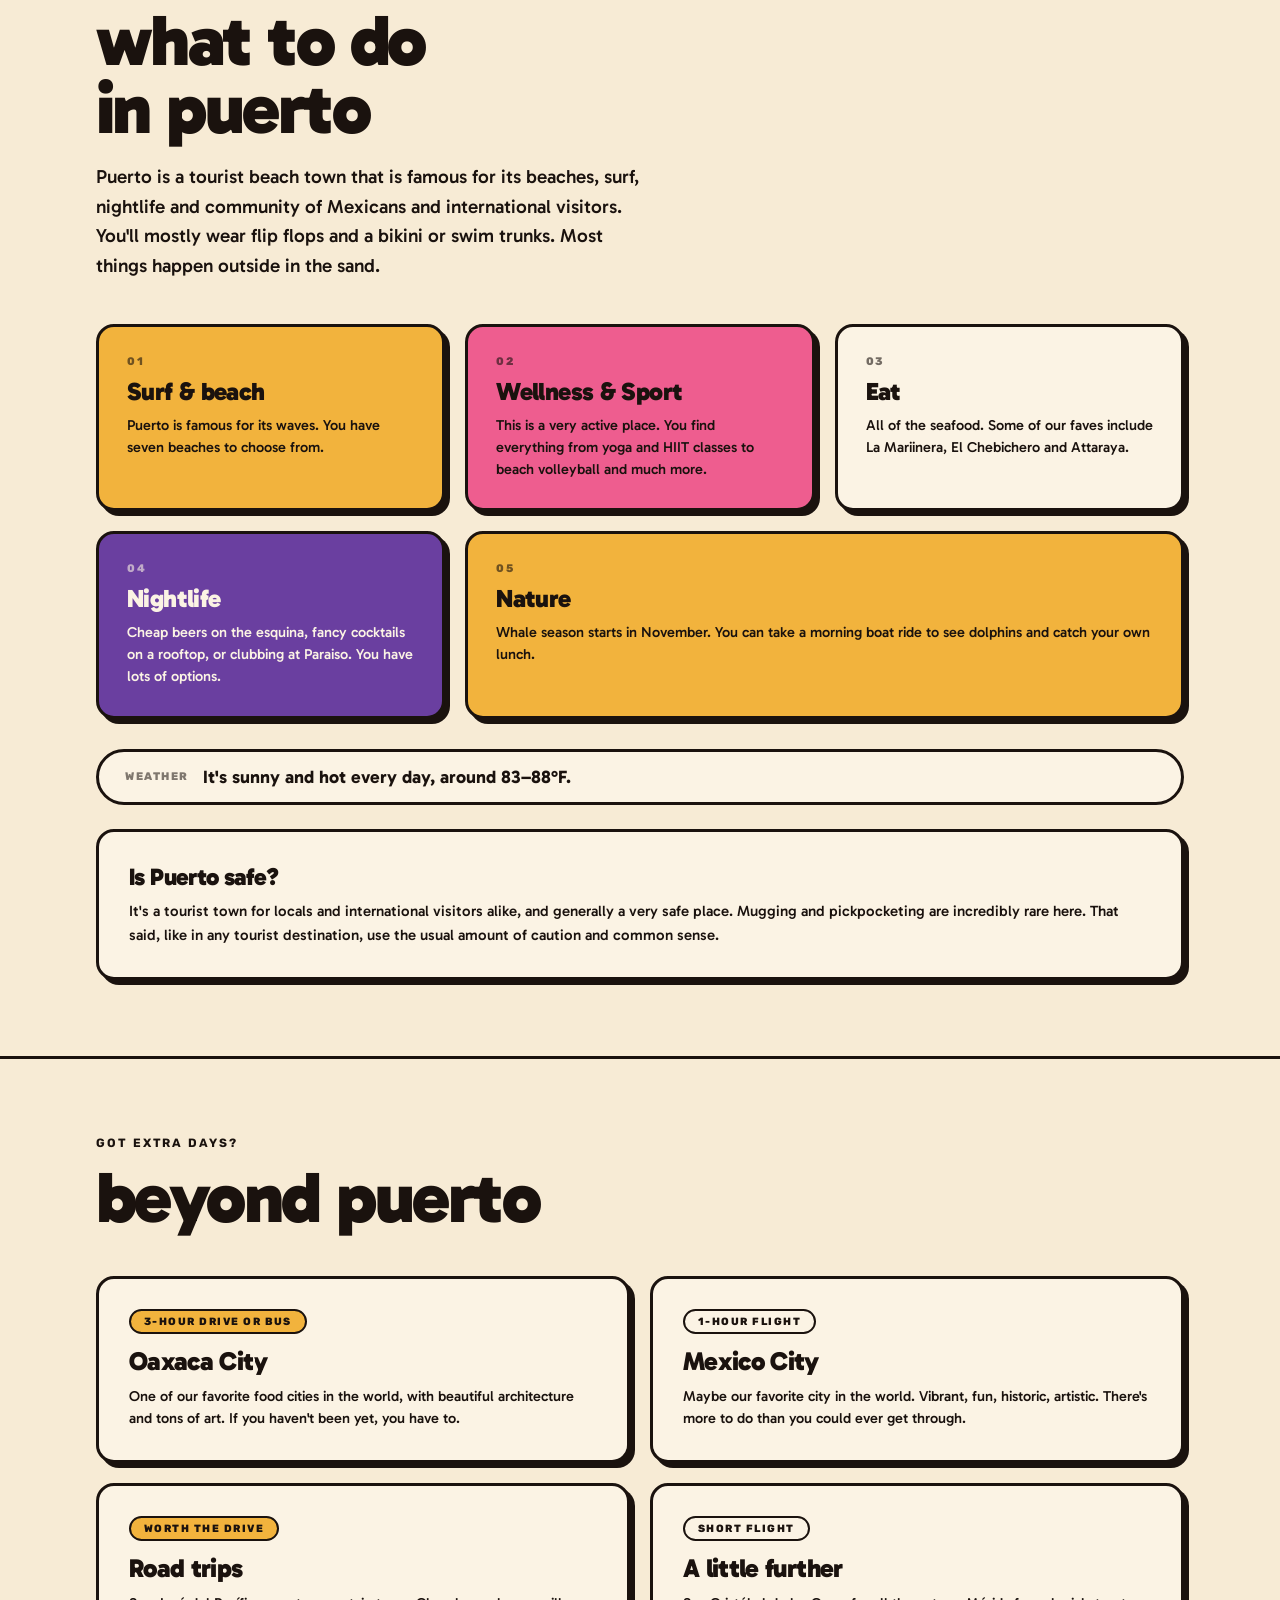
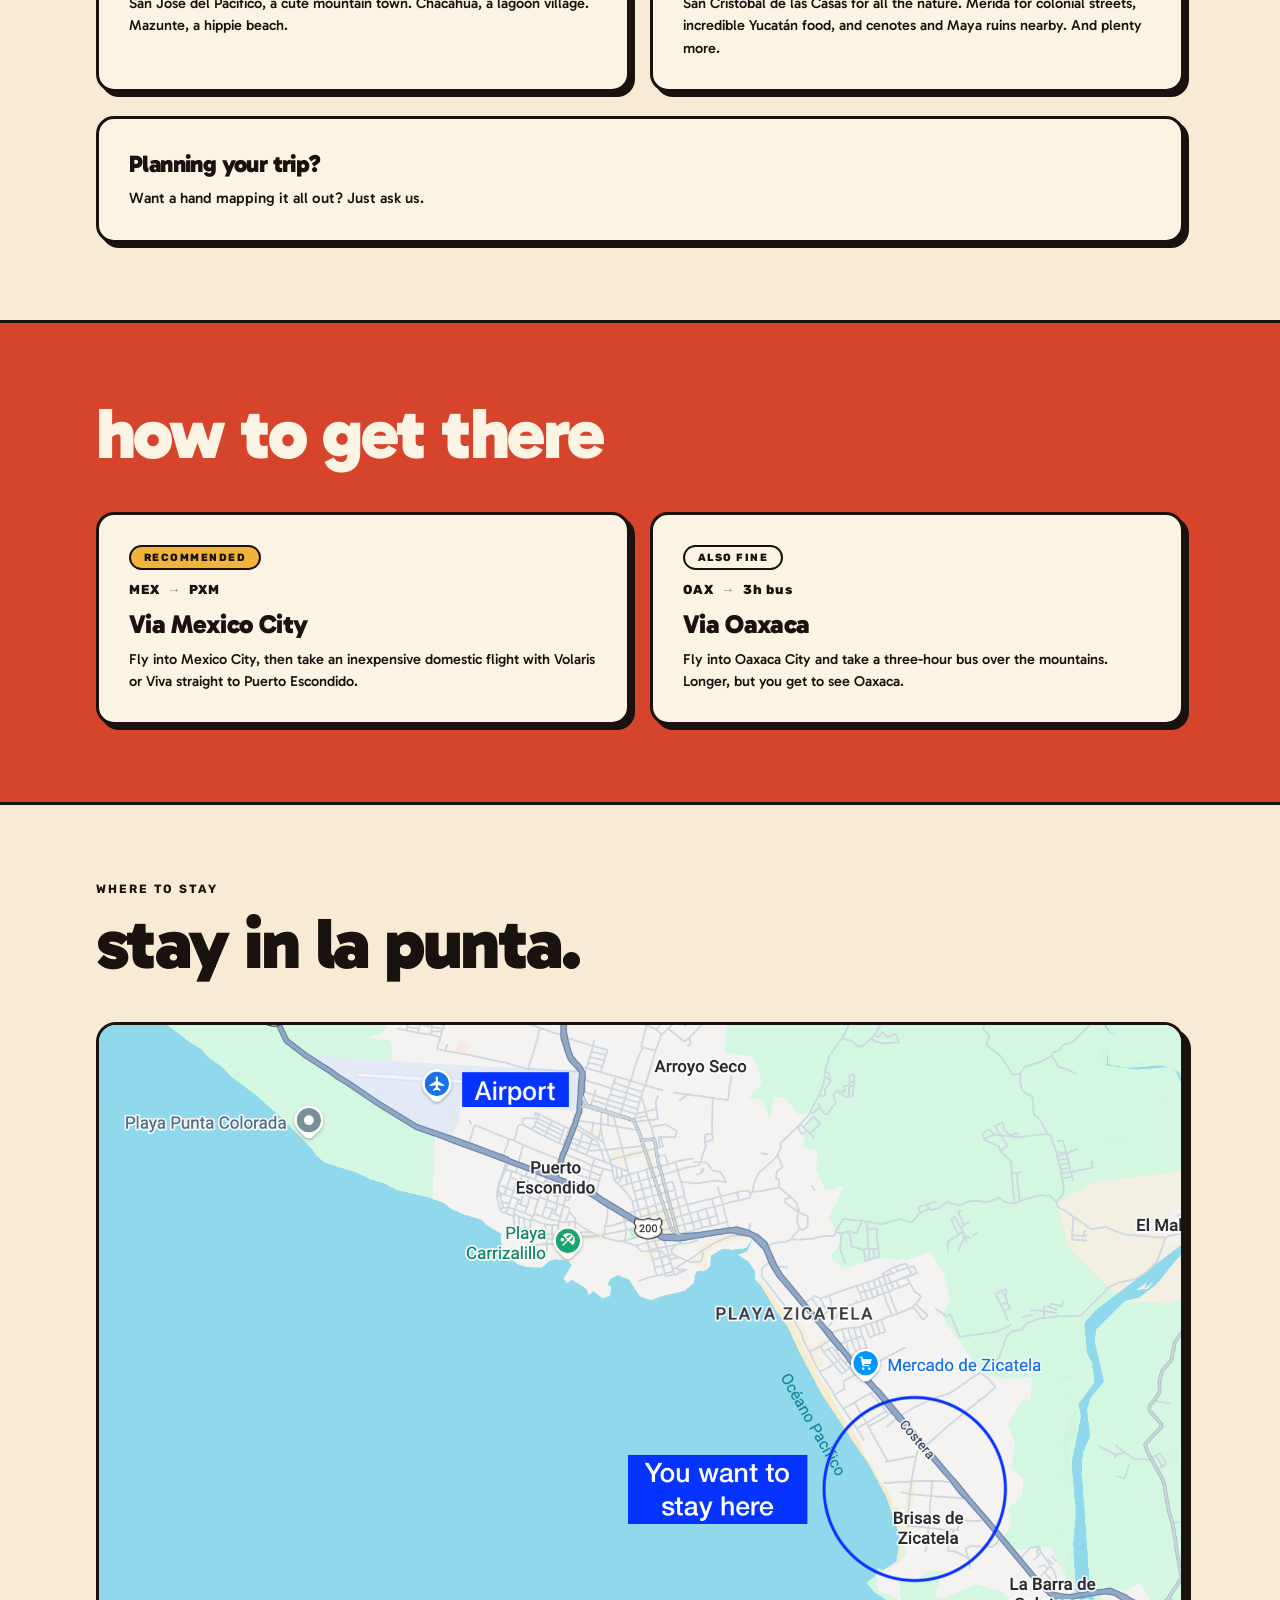
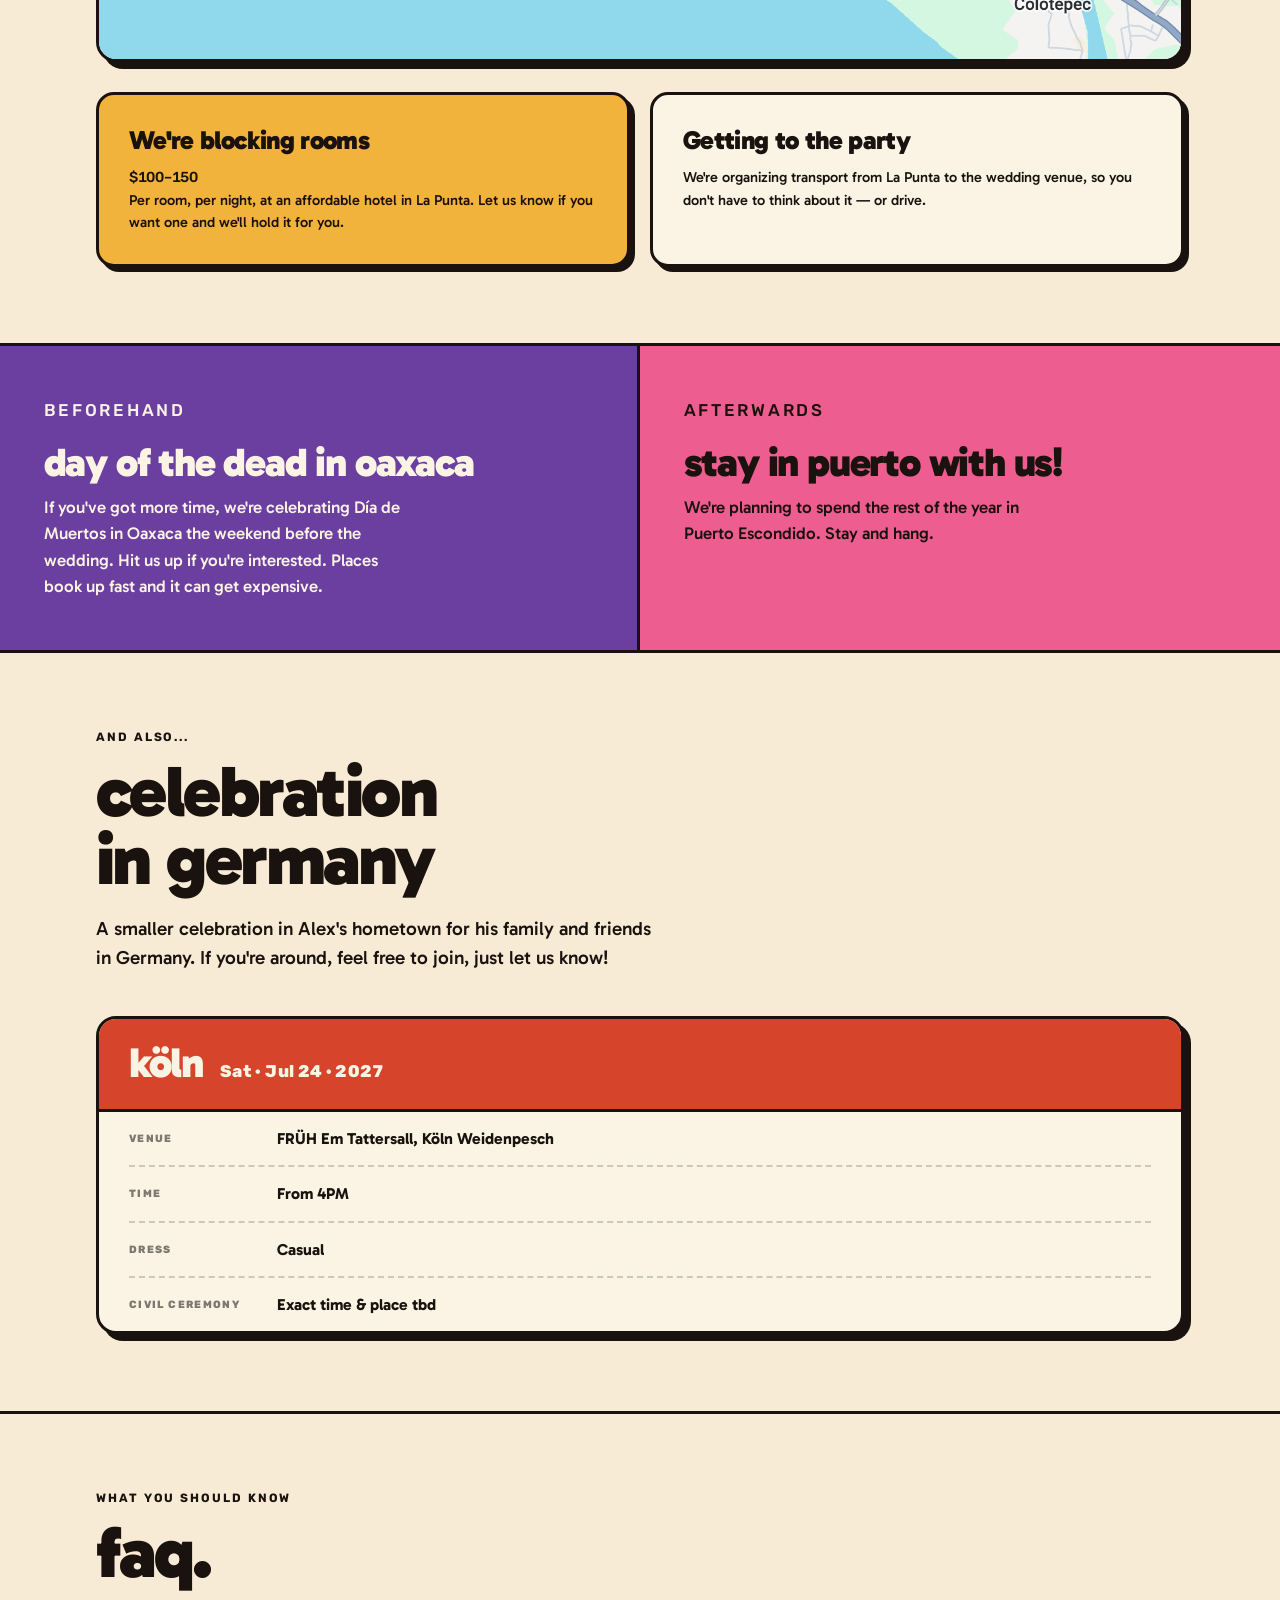
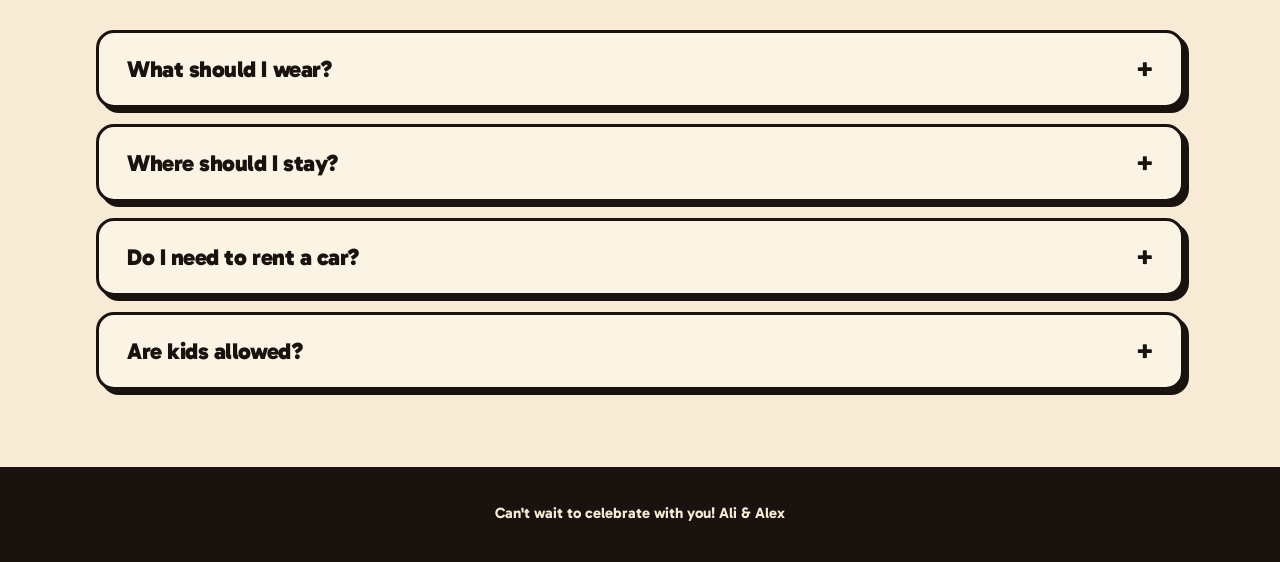
==== commit 33af8624: "Add German version, inline language switcher, and Puerto content - Add de.html: full German translat" ====
--- a/index.html
+++ b/index.html
@@ -3,14 +3,17 @@
 <head>
 <meta charset="UTF-8">
 <meta name="viewport" content="width=device-width, initial-scale=1.0">
-<title>Alex &amp; Ali — We're getting married in Puerto Escondido</title>
-<meta name="description" content="Alex &amp; Ali are getting married in Puerto Escondido, Mexico on Saturday 6 November 2027. There's also a smaller celebration in Köln, Germany on 24 July for family and friends who can't make the trip.">
+<title>Ali &amp; Alex Wedding</title>
+<meta name="description" content="Ali &amp; Alex are getting married in Puerto Escondido, Mexico on Saturday 6 November 2027. There's also a smaller celebration in Köln, Germany on 24 July for family and friends who can't make the trip.">
 <link rel="icon" href="favicon.ico" sizes="any">
 <link rel="icon" type="image/png" sizes="32x32" href="favicon-32x32.png">
 <link rel="icon" type="image/png" sizes="16x16" href="favicon-16x16.png">
 <link rel="apple-touch-icon" sizes="180x180" href="apple-touch-icon.png">
 <link rel="manifest" href="site.webmanifest">
 <meta name="theme-color" content="#12655C">
+<link rel="alternate" hreflang="en" href="index.html">
+<link rel="alternate" hreflang="de" href="de.html">
+<link rel="alternate" hreflang="x-default" href="index.html">
 <link rel="preconnect" href="https://fonts.googleapis.com">
 <link rel="preconnect" href="https://fonts.gstatic.com" crossorigin>
 <link href="https://fonts.googleapis.com/css2?family=Gabarito:wght@400;600;700;800;900&family=Rubik:wght@500;700;800;900&display=swap" rel="stylesheet">
@@ -25,6 +28,10 @@
     <a href="#travel">travel</a>
     <a href="#koln">köln</a>
     <a href="#faq">faq</a>
+    <span class="nav-langs">
+      <a href="index.html" aria-current="page">🇬🇧&nbsp;ENG</a>
+      <a href="de.html">🇩🇪&nbsp;GER</a>
+    </span>
   </div>
 </nav>
 
@@ -38,7 +45,7 @@
       </p>
     </div>
     <div class="hero-photo">
-      <img src="alialex.avif" alt="Alex and Ali">
+      <img src="alialex.avif" alt="Ali and Alex">
     </div>
   </div>
 
@@ -113,6 +120,12 @@
     <div class="wrap">
       <div class="sec-head">
         <h2 class="title">what to do in puerto</h2>
+        <p class="lede">
+          Puerto is a tourist beach town that is famous for its beaches, surf,
+          nightlife and community of Mexicans and international visitors. You'll
+          mostly wear flip flops and a bikini or swim trunks. Most things happen
+          outside in the sand.
+        </p>
       </div>
 
       <div class="do-grid">
@@ -123,8 +136,8 @@
         </article>
         <article class="do-card do-2">
           <span class="do-num">02</span>
-          <h3>Wellness</h3>
-          <p>Yoga, HIIT, volleyball, and climbing.</p>
+          <h3>Wellness &amp; Sport</h3>
+          <p>This is a very active place. You find everything from yoga and HIIT classes to beach volleyball and much more.</p>
         </article>
         <article class="do-card do-3">
           <span class="do-num">03</span>
@@ -143,7 +156,57 @@
         </article>
       </div>
 
-      <p class="weather"><b>Weather</b> It's sunny and hot every day.</p>
+      <p class="weather"><b>Weather</b> It's sunny and hot every day, around 83–88°F.</p>
+
+      <div class="callouts">
+        <article class="callout">
+          <h3>Is Puerto safe?</h3>
+          <p>It's a tourist town for locals and international visitors alike, and generally a very safe place. Mugging and pickpocketing are incredibly rare here. That said, like in any tourist destination, use the usual amount of caution and common sense.</p>
+        </article>
+      </div>
+    </div>
+  </section>
+
+  <!-- ============ BEYOND PUERTO ============ -->
+  <section class="sec sec-cream" id="beyond">
+    <div class="wrap">
+      <div class="sec-head">
+        <p class="eyebrow">Got extra days?</p>
+        <h2 class="title">beyond puerto</h2>
+      </div>
+
+      <div class="routes">
+        <article class="route route-best">
+          <span class="route-tag">3-hour drive or bus</span>
+          <h3>Oaxaca City</h3>
+          <p>One of our favorite food cities in the world, with beautiful architecture and tons of art. If you haven't been yet, you have to.</p>
+        </article>
+        <article class="route route-alt">
+          <span class="route-tag">1-hour flight</span>
+          <h3>Mexico City</h3>
+          <p>Maybe our favorite city in the world. Vibrant, fun, historic, artistic. There's more to do than you could ever get through.</p>
+        </article>
+      </div>
+
+      <div class="routes">
+        <article class="route route-best">
+          <span class="route-tag">Worth the drive</span>
+          <h3>Road trips</h3>
+          <p>San José del Pacífico, a cute mountain town. Chacahua, a lagoon village. Mazunte, a hippie beach.</p>
+        </article>
+        <article class="route route-alt">
+          <span class="route-tag">Short flight</span>
+          <h3>A little further</h3>
+          <p>San Cristóbal de las Casas for all the nature. Mérida for colonial streets, incredible Yucatán food, and cenotes and Maya ruins nearby. And plenty more.</p>
+        </article>
+      </div>
+
+      <div class="callouts">
+        <article class="callout">
+          <h3>Planning your trip?</h3>
+          <p>Want a hand mapping it all out? Just ask us.</p>
+        </article>
+      </div>
     </div>
   </section>
 
@@ -298,5 +361,17 @@
   <p>Can't wait to celebrate with you! Ali &amp; Alex</p>
 </footer>
 
+<script>
+  /* carry the current section across a language switch */
+  for (const a of document.querySelectorAll('.nav-langs a[href]')) {
+    a.addEventListener('click', function (e) {
+      if (location.hash && !this.hasAttribute('aria-current')) {
+        e.preventDefault();
+        location.assign(this.getAttribute('href') + location.hash);
+      }
+    });
+  }
+</script>
+
 </body>
 </html>
--- a/site.css
+++ b/site.css
@@ -1,5 +1,5 @@
 /* ============================================================
-   Alex & Ali — losalexes.com
+   Ali & Alex — losalexes.com
    Mercado design system. This is the real site stylesheet.
    (grid-themes.css / headers.css are prototypes — do not load them here.)
    ============================================================ */
@@ -137,6 +137,24 @@
 .nav-links a:hover { border-color: var(--brick); }
 .nav-links a[aria-current="page"] { border-color: var(--rosa); }
 
+/* ---------- language switcher (lives in the nav row) ---------- */
+
+.nav-langs {
+  display: inline-flex; align-items: center; gap: 12px;
+  padding-left: 15px; margin-left: 3px;
+  border-left: 2.5px solid rgba(26, 18, 14, 0.22);
+}
+.nav-langs a {
+  font-family: 'Rubik', sans-serif; font-weight: 800;
+  font-size: 12px; letter-spacing: 0.05em;
+  display: inline-flex; align-items: center; gap: 5px;
+}
+.nav-langs a[aria-current="page"] { cursor: default; }
+
+@media (max-width: 640px) {
+  .nav-langs { border-left: 0; padding-left: 0; margin-left: 0; }
+}
+
 /* ============================================================
    HERO
    ============================================================ */
@@ -286,9 +304,10 @@
   opacity: 0.55;
 }
 
-/* --- transport --- */
+/* --- transport / place cards --- */
 
 .routes { display: grid; grid-template-columns: 1fr 1fr; gap: clamp(14px, 2vw, 20px); }
+.routes + .routes { margin-top: clamp(14px, 2vw, 20px); }
 .route {
   border: var(--rule); border-radius: 18px; background: var(--cream); color: var(--ink);
   box-shadow: 5px 5px 0 var(--ink); padding: clamp(20px, 2.4vw, 30px);
@@ -308,6 +327,16 @@
   letter-spacing: 0.06em; margin-bottom: 12px;
 }
 .hop i { font-style: normal; opacity: 0.5; }
+
+/* --- plain callout cards (planning help, safety, etc.) --- */
+
+.callouts { display: grid; gap: clamp(14px, 2vw, 20px); margin-top: clamp(16px, 2vw, 24px); }
+.callout {
+  border: var(--rule); border-radius: 18px; background: var(--cream); color: var(--ink);
+  box-shadow: 5px 5px 0 var(--ink); padding: clamp(20px, 2.4vw, 30px);
+}
+.callout h3 { font-weight: 900; font-size: clamp(18px, 2.2vw, 24px); letter-spacing: -0.025em; margin: 0 0 8px; }
+.callout p { margin: 0; font-size: 15px; font-weight: 500; line-height: 1.6; }
 
 /* --- map --- */
 
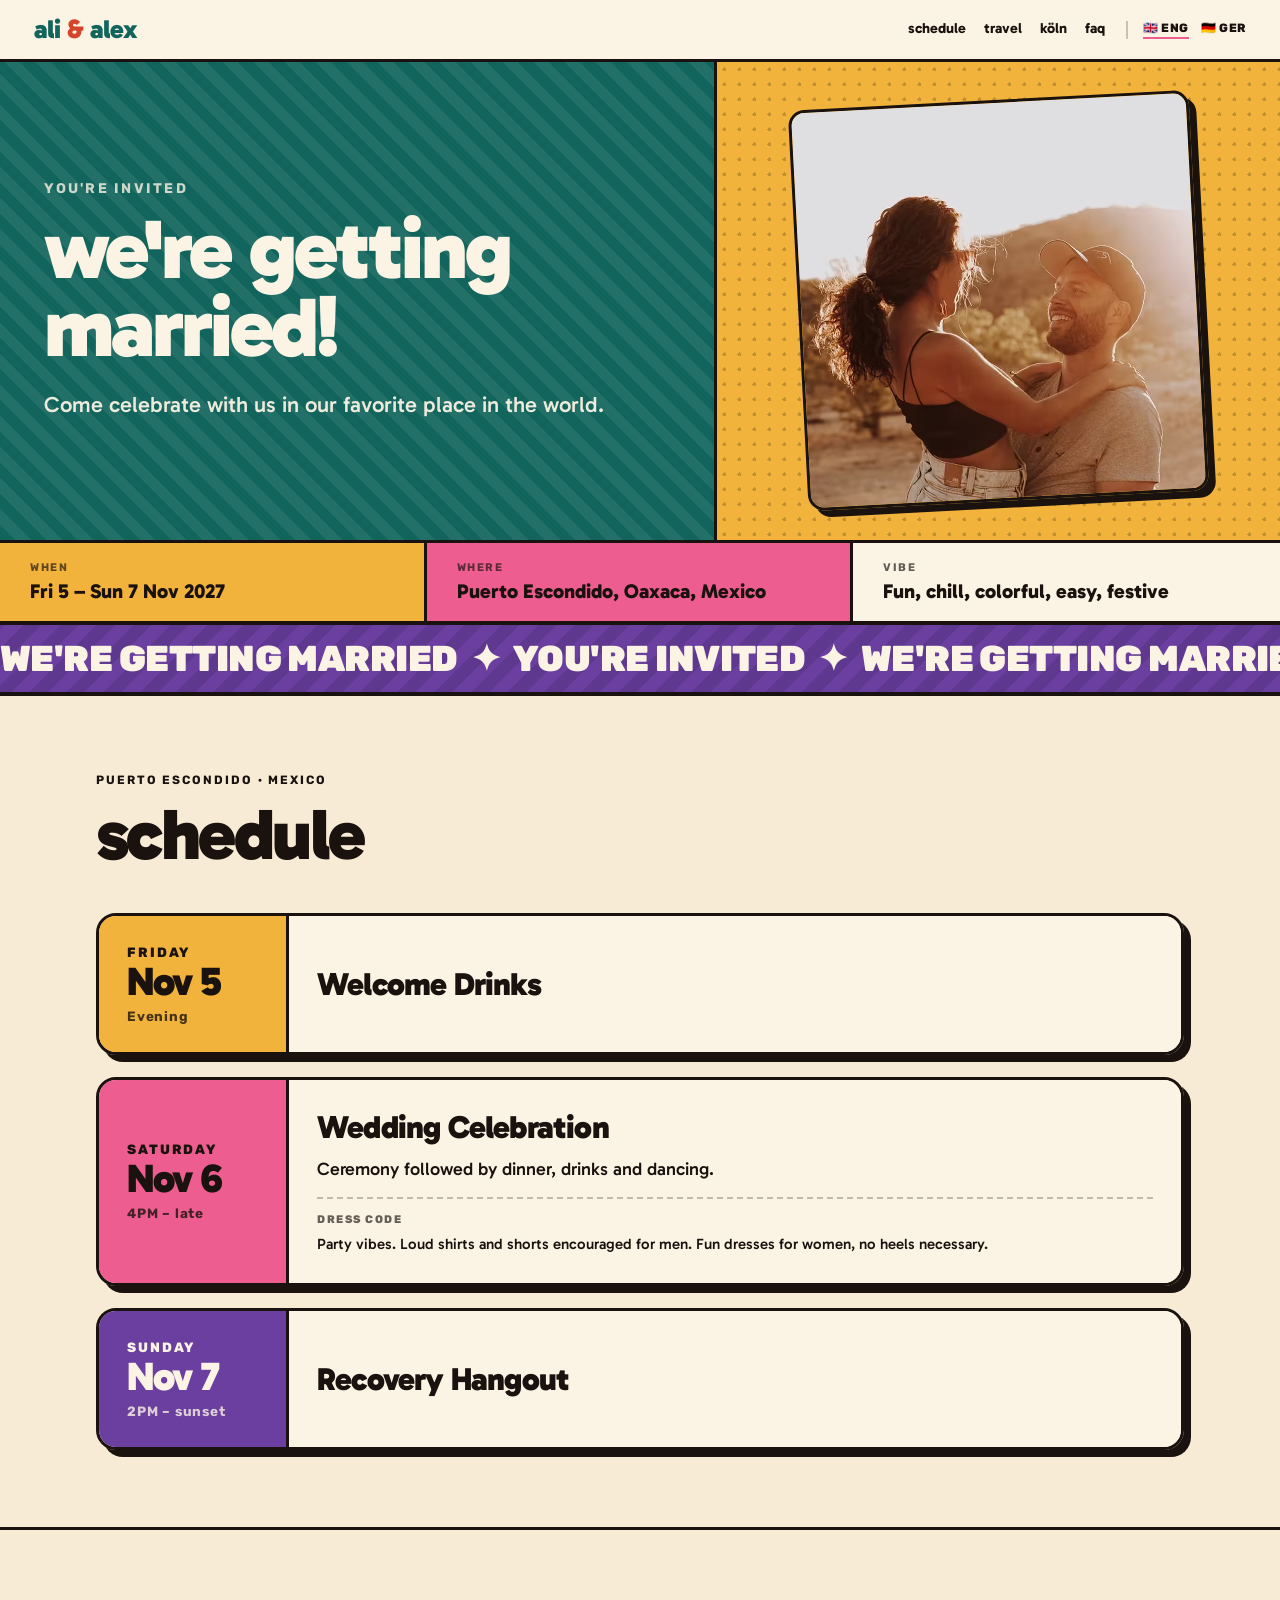
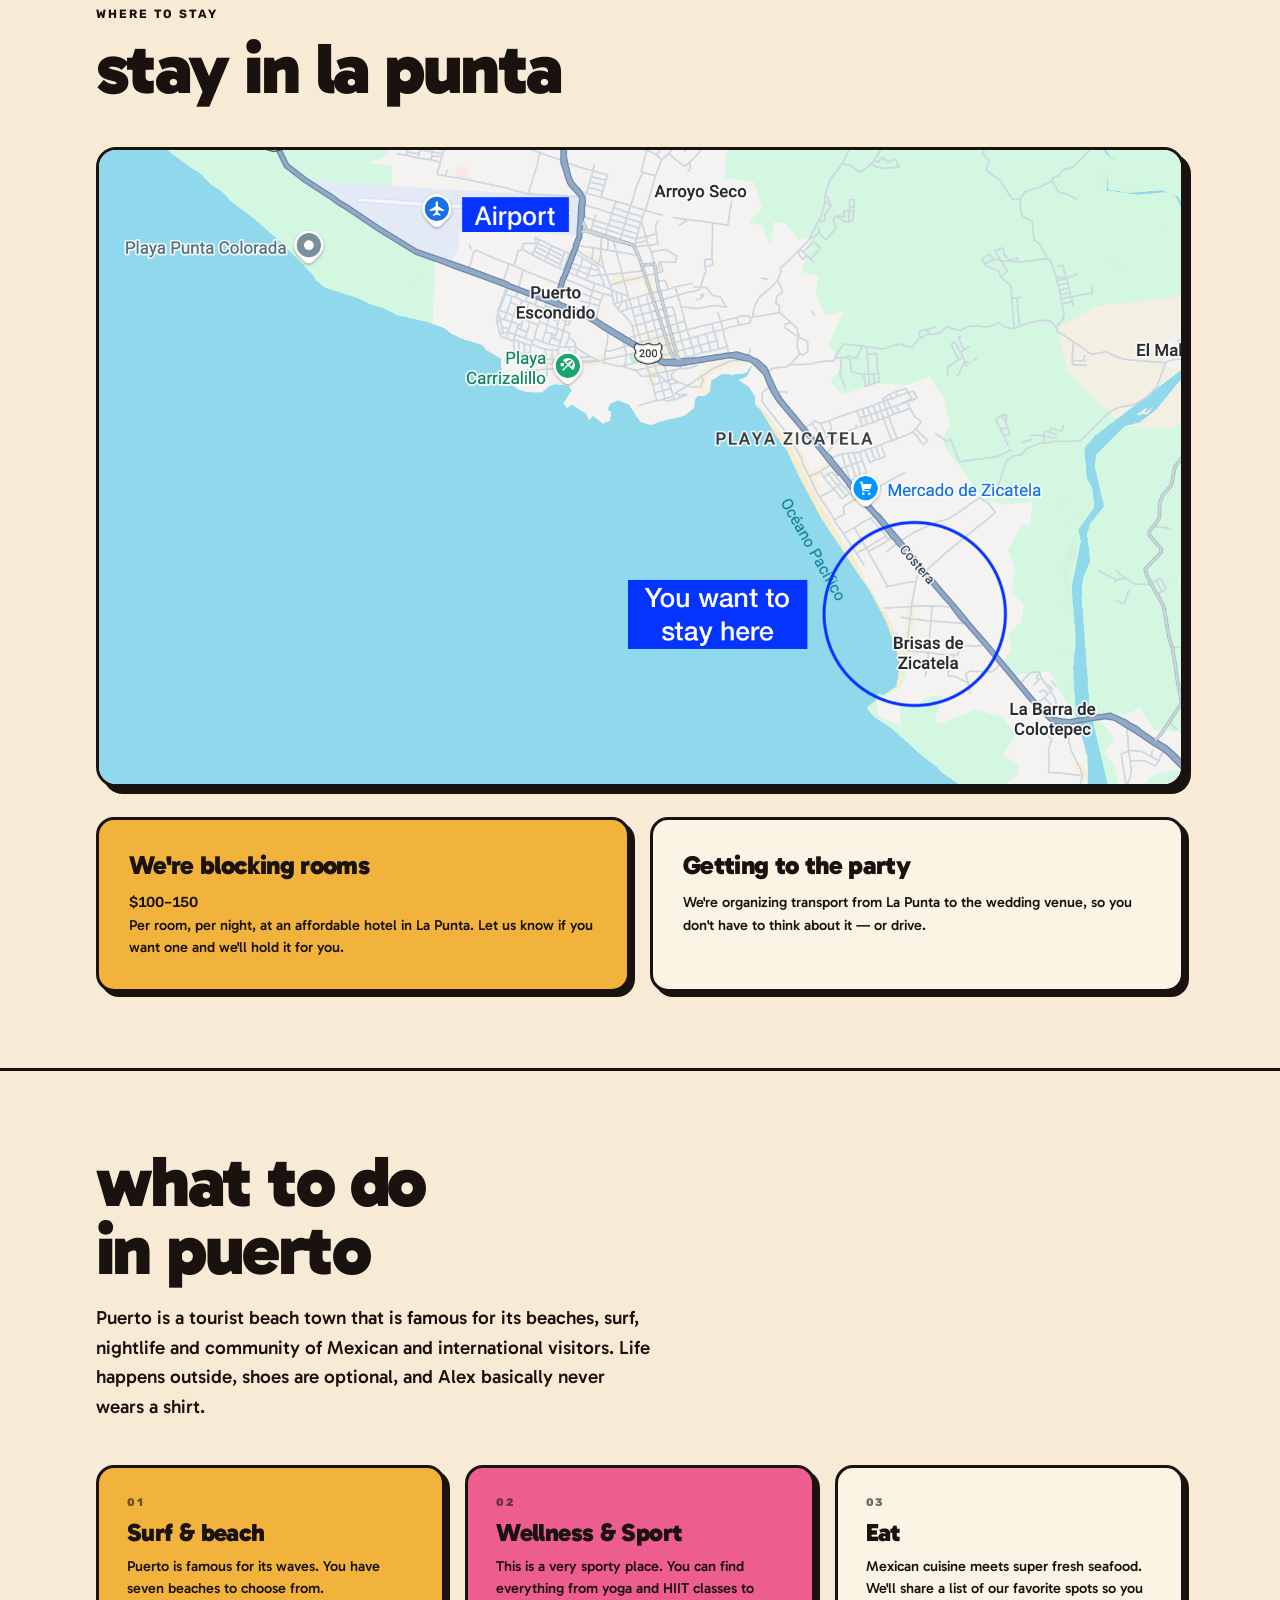
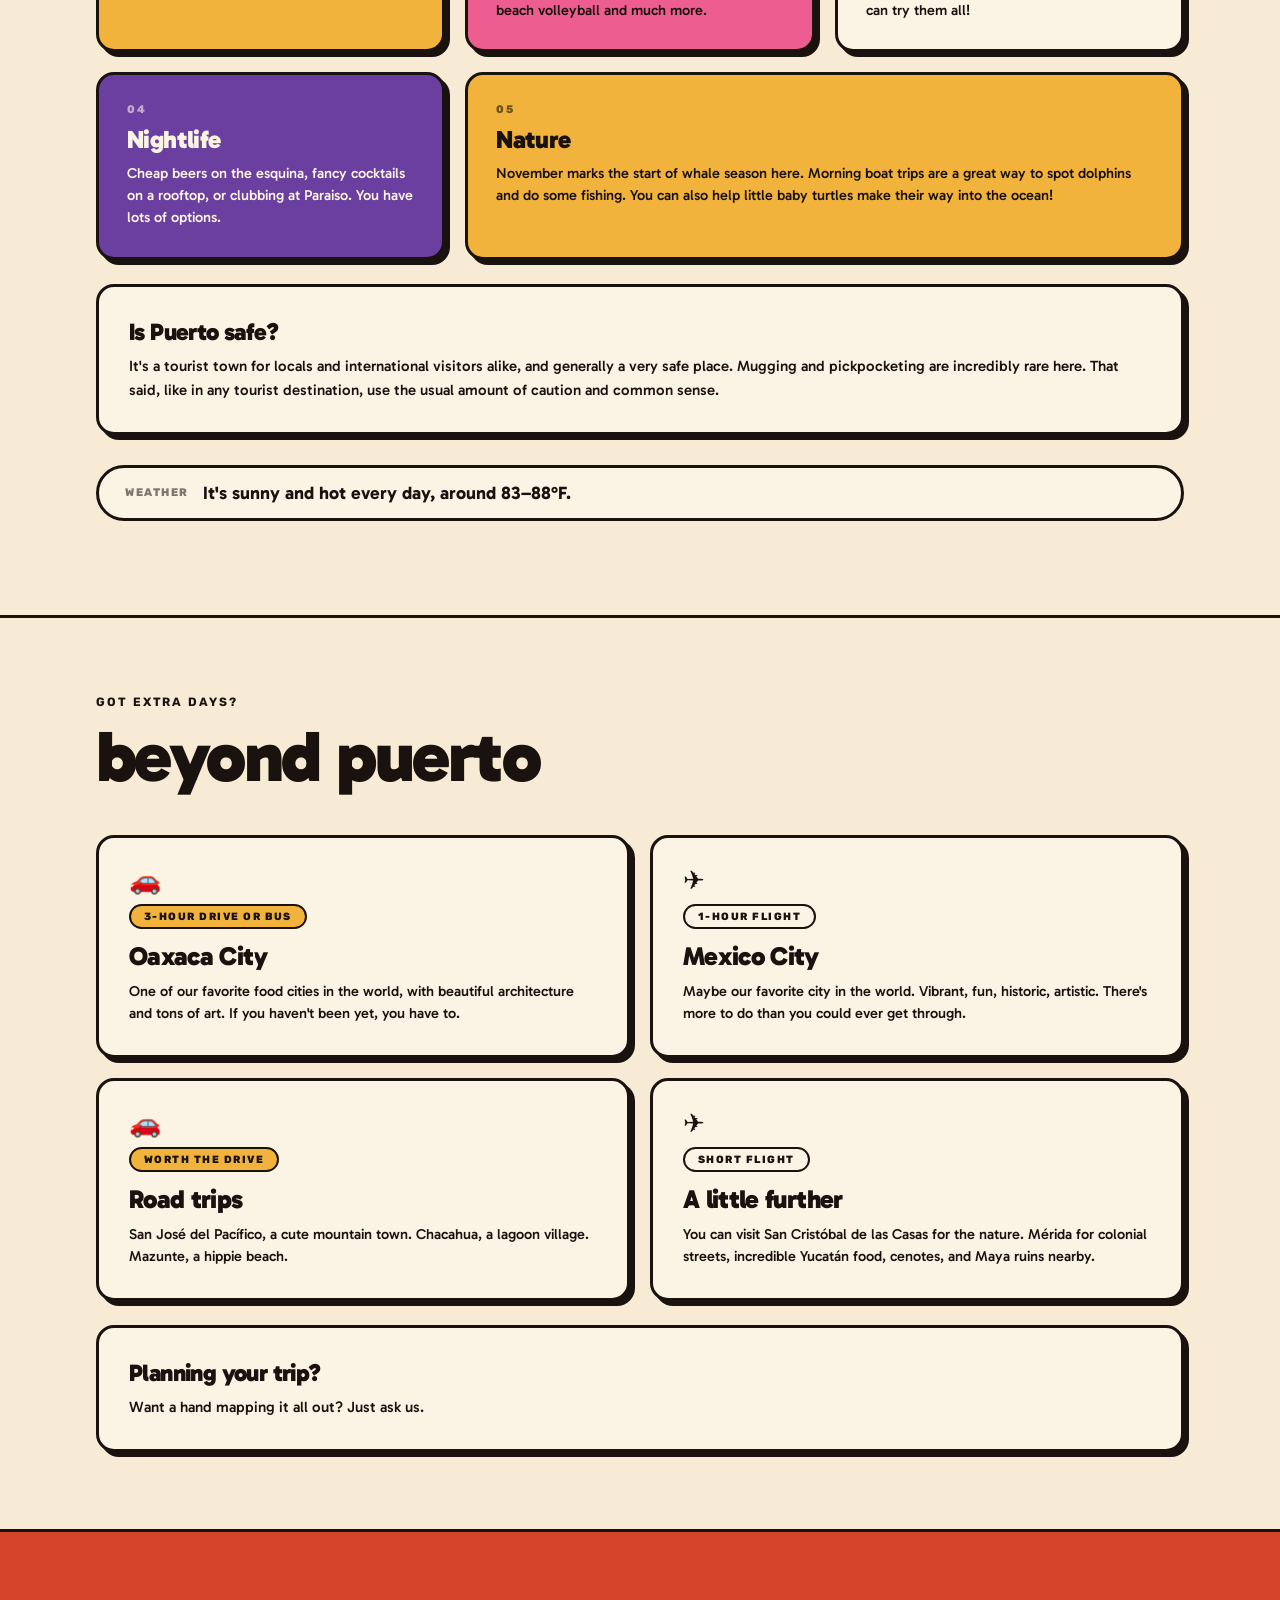
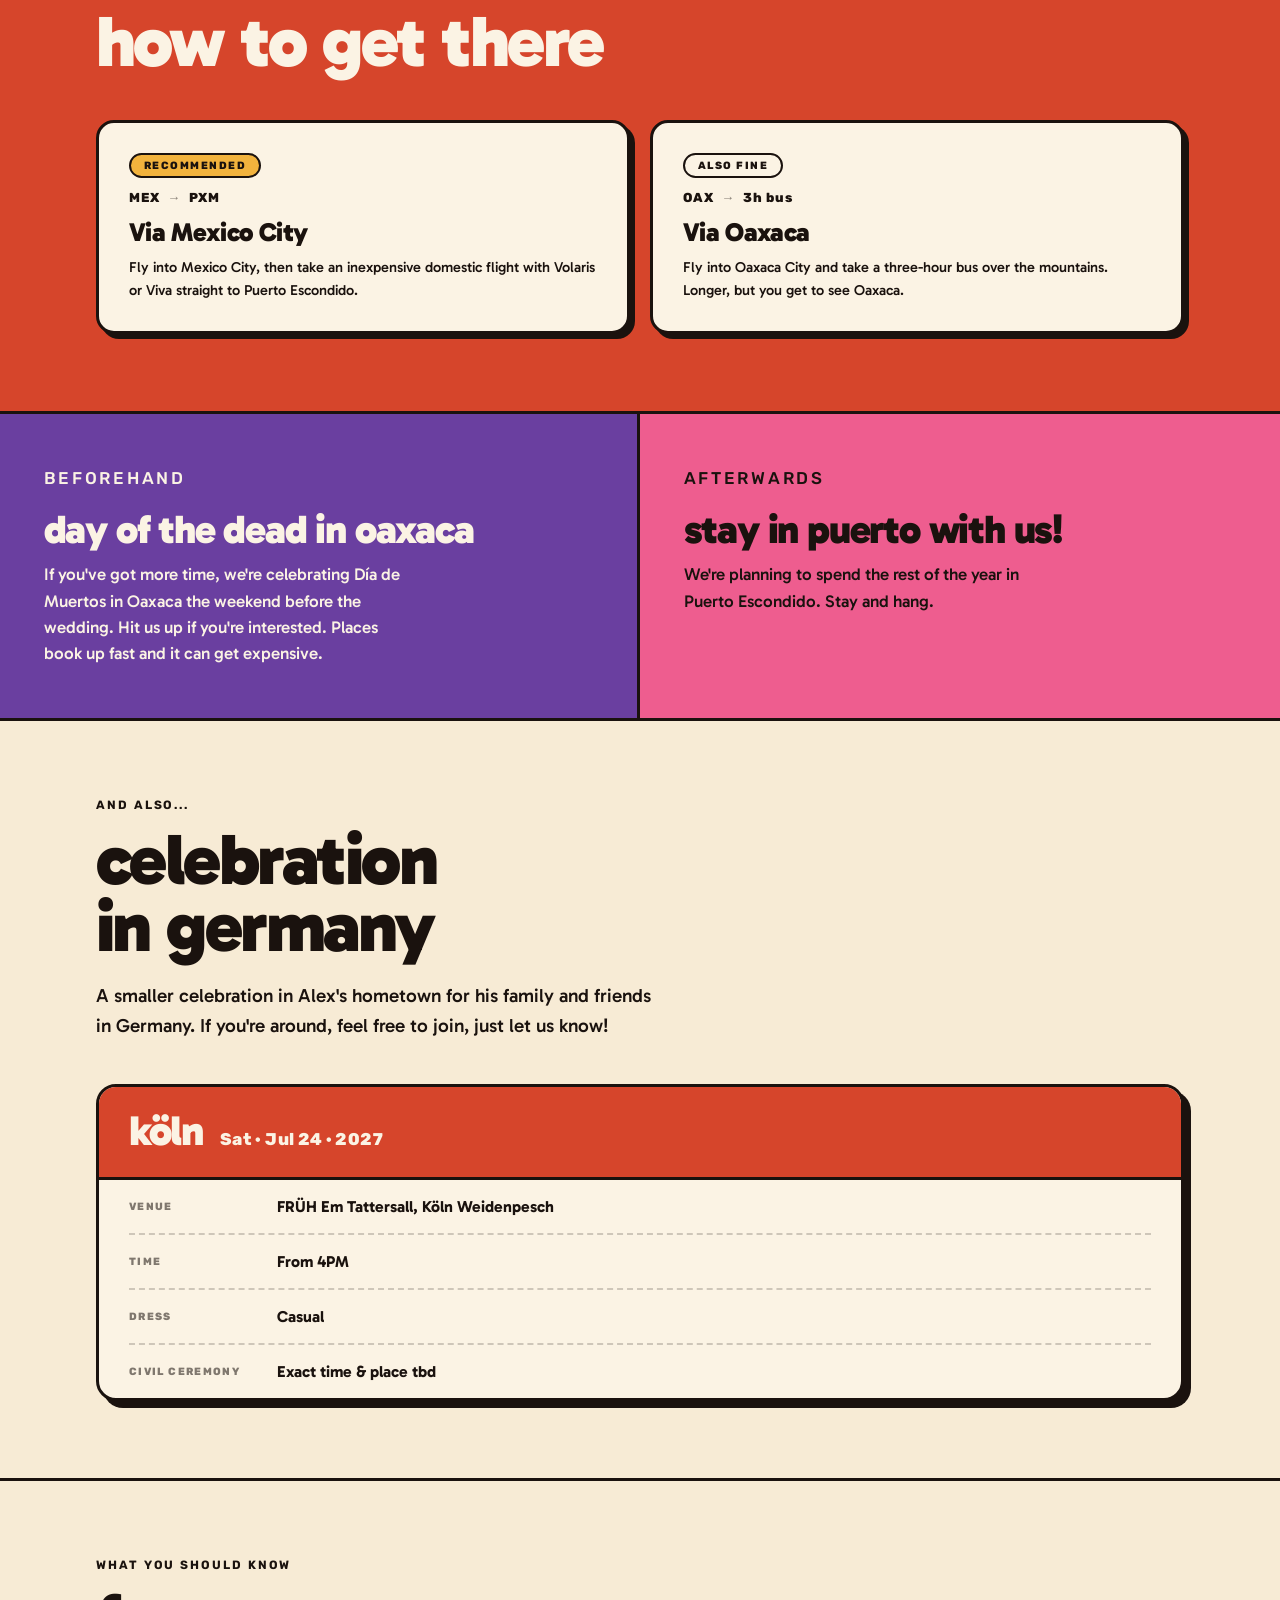
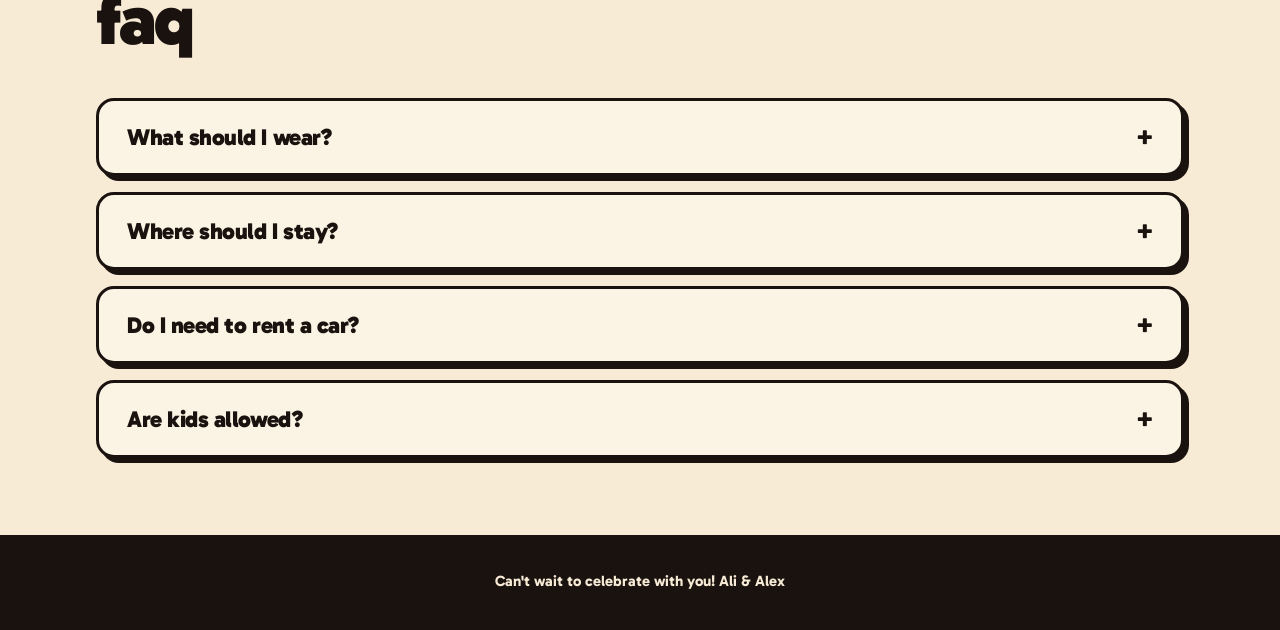
==== commit 94f0aabc: "Tune Puerto content, reorder sections, fix banderole loop - Move "where to stay" to right after the " ====
--- a/index.html
+++ b/index.html
@@ -59,8 +59,14 @@
 <div class="band">
   <div class="band-inner">
     <div class="band-track">
-      <span>WE'RE GONNA HAVE A PARTY ✦ YOU'RE INVITED ✦ WEDDING ON THE BEACH ✦ </span>
-      <span>WE'RE GONNA HAVE A PARTY ✦ YOU'RE INVITED ✦ WEDDING ON THE BEACH ✦ </span>
+      <span>WE'RE GETTING MARRIED&nbsp;&nbsp;✦&nbsp;&nbsp;YOU'RE INVITED&nbsp;&nbsp;✦&nbsp;&nbsp;</span>
+      <span>WE'RE GETTING MARRIED&nbsp;&nbsp;✦&nbsp;&nbsp;YOU'RE INVITED&nbsp;&nbsp;✦&nbsp;&nbsp;</span>
+      <span>WE'RE GETTING MARRIED&nbsp;&nbsp;✦&nbsp;&nbsp;YOU'RE INVITED&nbsp;&nbsp;✦&nbsp;&nbsp;</span>
+      <span>WE'RE GETTING MARRIED&nbsp;&nbsp;✦&nbsp;&nbsp;YOU'RE INVITED&nbsp;&nbsp;✦&nbsp;&nbsp;</span>
+      <span>WE'RE GETTING MARRIED&nbsp;&nbsp;✦&nbsp;&nbsp;YOU'RE INVITED&nbsp;&nbsp;✦&nbsp;&nbsp;</span>
+      <span>WE'RE GETTING MARRIED&nbsp;&nbsp;✦&nbsp;&nbsp;YOU'RE INVITED&nbsp;&nbsp;✦&nbsp;&nbsp;</span>
+      <span>WE'RE GETTING MARRIED&nbsp;&nbsp;✦&nbsp;&nbsp;YOU'RE INVITED&nbsp;&nbsp;✦&nbsp;&nbsp;</span>
+      <span>WE'RE GETTING MARRIED&nbsp;&nbsp;✦&nbsp;&nbsp;YOU'RE INVITED&nbsp;&nbsp;✦&nbsp;&nbsp;</span>
     </div>
   </div>
 </div>
@@ -114,6 +120,32 @@
     </div>
   </section>
 
+  <!-- ============ WHERE TO STAY ============ -->
+  <section class="sec sec-cream" id="stay">
+    <div class="wrap">
+      <div class="sec-head">
+        <p class="eyebrow">Where to stay</p>
+        <h2 class="title">stay in la punta</h2>
+      </div>
+
+      <div class="map-wrap">
+        <img src="map-wheretostay.png" alt="Map of Puerto Escondido: the airport sits northwest of town, and the recommended area to stay is circled at the south end of Playa Zicatela, by La Punta.">
+      </div>
+
+      <div class="stay">
+        <article class="stay-card stay-a">
+          <h3>We're blocking rooms</h3>
+          <p class="price">$100–150</p>
+          <p>Per room, per night, at an affordable hotel in La Punta. Let us know if you want one and we'll hold it for you.</p>
+        </article>
+        <article class="stay-card stay-b">
+          <h3>Getting to the party</h3>
+          <p>We're organizing transport from La Punta to the wedding venue, so you don't have to think about it — or drive.</p>
+        </article>
+      </div>
+    </div>
+  </section>
+
 
   <!-- ============ WHAT TO DO ============ -->
   <section class="sec sec-cream" id="do">
@@ -122,9 +154,9 @@
         <h2 class="title">what to do in puerto</h2>
         <p class="lede">
           Puerto is a tourist beach town that is famous for its beaches, surf,
-          nightlife and community of Mexicans and international visitors. You'll
-          mostly wear flip flops and a bikini or swim trunks. Most things happen
-          outside in the sand.
+          nightlife and community of Mexican and international visitors. Life
+          happens outside, shoes are optional, and Alex basically never wears a
+          shirt.
         </p>
       </div>
 
@@ -137,12 +169,12 @@
         <article class="do-card do-2">
           <span class="do-num">02</span>
           <h3>Wellness &amp; Sport</h3>
-          <p>This is a very active place. You find everything from yoga and HIIT classes to beach volleyball and much more.</p>
+          <p>This is a very sporty place. You can find everything from yoga and HIIT classes to beach volleyball and much more.</p>
         </article>
         <article class="do-card do-3">
           <span class="do-num">03</span>
           <h3>Eat</h3>
-          <p>All of the seafood. Some of our faves include La Mariinera, El Chebichero and Attaraya.</p>
+          <p>Mexican cuisine meets super fresh seafood. We'll share a list of our favorite spots so you can try them all!</p>
         </article>
         <article class="do-card do-4">
           <span class="do-num">04</span>
@@ -152,11 +184,9 @@
         <article class="do-card do-5">
           <span class="do-num">05</span>
           <h3>Nature</h3>
-          <p>Whale season starts in November. You can take a morning boat ride to see dolphins and catch your own lunch.</p>
-        </article>
-      </div>
-
-      <p class="weather"><b>Weather</b> It's sunny and hot every day, around 83–88°F.</p>
+          <p>November marks the start of whale season here. Morning boat trips are a great way to spot dolphins and do some fishing. You can also help little baby turtles make their way into the ocean!</p>
+        </article>
+      </div>
 
       <div class="callouts">
         <article class="callout">
@@ -164,6 +194,8 @@
           <p>It's a tourist town for locals and international visitors alike, and generally a very safe place. Mugging and pickpocketing are incredibly rare here. That said, like in any tourist destination, use the usual amount of caution and common sense.</p>
         </article>
       </div>
+
+      <p class="weather"><b>Weather</b> It's sunny and hot every day, around 83–88°F.</p>
     </div>
   </section>
 
@@ -177,11 +209,13 @@
 
       <div class="routes">
         <article class="route route-best">
+          <span class="route-icon" aria-hidden="true">🚗</span>
           <span class="route-tag">3-hour drive or bus</span>
           <h3>Oaxaca City</h3>
           <p>One of our favorite food cities in the world, with beautiful architecture and tons of art. If you haven't been yet, you have to.</p>
         </article>
         <article class="route route-alt">
+          <span class="route-icon" aria-hidden="true">✈️</span>
           <span class="route-tag">1-hour flight</span>
           <h3>Mexico City</h3>
           <p>Maybe our favorite city in the world. Vibrant, fun, historic, artistic. There's more to do than you could ever get through.</p>
@@ -190,14 +224,16 @@
 
       <div class="routes">
         <article class="route route-best">
+          <span class="route-icon" aria-hidden="true">🚗</span>
           <span class="route-tag">Worth the drive</span>
           <h3>Road trips</h3>
           <p>San José del Pacífico, a cute mountain town. Chacahua, a lagoon village. Mazunte, a hippie beach.</p>
         </article>
         <article class="route route-alt">
+          <span class="route-icon" aria-hidden="true">✈️</span>
           <span class="route-tag">Short flight</span>
           <h3>A little further</h3>
-          <p>San Cristóbal de las Casas for all the nature. Mérida for colonial streets, incredible Yucatán food, and cenotes and Maya ruins nearby. And plenty more.</p>
+          <p>You can visit San Cristóbal de las Casas for the nature. Mérida for colonial streets, incredible Yucatán food, cenotes, and Maya ruins nearby.</p>
         </article>
       </div>
 
@@ -229,32 +265,6 @@
           <div class="hop"><span>OAX</span><i>→</i><span>3h bus</span></div>
           <h3>Via Oaxaca</h3>
           <p>Fly into Oaxaca City and take a three-hour bus over the mountains. Longer, but you get to see Oaxaca.</p>
-        </article>
-      </div>
-    </div>
-  </section>
-
-  <!-- ============ WHERE TO STAY ============ -->
-  <section class="sec sec-cream" id="stay">
-    <div class="wrap">
-      <div class="sec-head">
-        <p class="eyebrow">Where to stay</p>
-        <h2 class="title">stay in la punta.</h2>
-      </div>
-
-      <div class="map-wrap">
-        <img src="map-wheretostay.png" alt="Map of Puerto Escondido: the airport sits northwest of town, and the recommended area to stay is circled at the south end of Playa Zicatela, by La Punta.">
-      </div>
-
-      <div class="stay">
-        <article class="stay-card stay-a">
-          <h3>We're blocking rooms</h3>
-          <p class="price">$100–150</p>
-          <p>Per room, per night, at an affordable hotel in La Punta. Let us know if you want one and we'll hold it for you.</p>
-        </article>
-        <article class="stay-card stay-b">
-          <h3>Getting to the party</h3>
-          <p>We're organizing transport from La Punta to the wedding venue, so you don't have to think about it — or drive.</p>
         </article>
       </div>
     </div>
@@ -313,7 +323,7 @@
     <div class="wrap">
       <div class="sec-head">
         <p class="eyebrow">What you should know</p>
-        <h2 class="title">faq.</h2>
+        <h2 class="title">faq</h2>
       </div>
 
       <div class="faq-list">
--- a/site.css
+++ b/site.css
@@ -102,11 +102,12 @@
   background-image: repeating-linear-gradient(-45deg, transparent 0 13px, rgba(0,0,0,0.11) 13px 26px);
   padding: 12px 0; overflow: hidden;
 }
-.band-track { display: flex; width: max-content; animation: marquee 34s linear infinite; }
+.band-track { display: flex; width: max-content; animation: marquee 120s linear infinite; }
 .band-track span {
+  flex: 0 0 auto;
   font-family: 'Rubik', sans-serif; font-weight: 900; color: var(--cream);
   font-size: clamp(20px, 3.2vw, 36px); letter-spacing: -0.015em;
-  white-space: nowrap; padding-right: 26px;
+  white-space: nowrap;
 }
 .band-mustard .band-inner { background-color: var(--mustard); }
 .band-mustard .band-track span { color: var(--ink); }
@@ -319,6 +320,7 @@
 }
 .route-best .route-tag { background: var(--mustard); }
 .route-alt .route-tag { background: var(--cream); }
+.route-icon { display: block; font-size: 26px; line-height: 1; margin-bottom: 10px; }
 .route h3 { font-weight: 900; font-size: clamp(19px, 2.3vw, 26px); letter-spacing: -0.025em; margin: 0 0 8px; }
 .route p { margin: 0; font-size: 14.5px; font-weight: 500; line-height: 1.55; }
 .hop {
@@ -404,9 +406,9 @@
 @media (max-width: 900px) {
   .hero, .split { grid-template-columns: 1fr; }
   .split-copy { border-right: 0; border-bottom: var(--rule); }
-  .do-grid { grid-template-columns: repeat(2, 1fr); }
+  .do-grid { grid-template-columns: 1fr; }
   .do-grid > :nth-child(5):last-child,
-  .do-grid > :nth-child(7):last-child { grid-column: span 2; }
+  .do-grid > :nth-child(7):last-child { grid-column: auto; }
   .hero { grid-template-columns: 1fr; }
   .hero-copy { border-right: 0; border-bottom: var(--rule); }
   .routes, .stay, .bookend { grid-template-columns: 1fr; }
@@ -414,8 +416,6 @@
 }
 
 @media (max-width: 640px) {
-  .do-grid { grid-template-columns: 1fr; }
-  .do-grid > :last-child { grid-column: auto; }
   .facts { grid-template-columns: 1fr; }
   .facts > div { border-right: 0; border-bottom: var(--rule); }
   .facts > div:last-child { border-bottom: 0; }
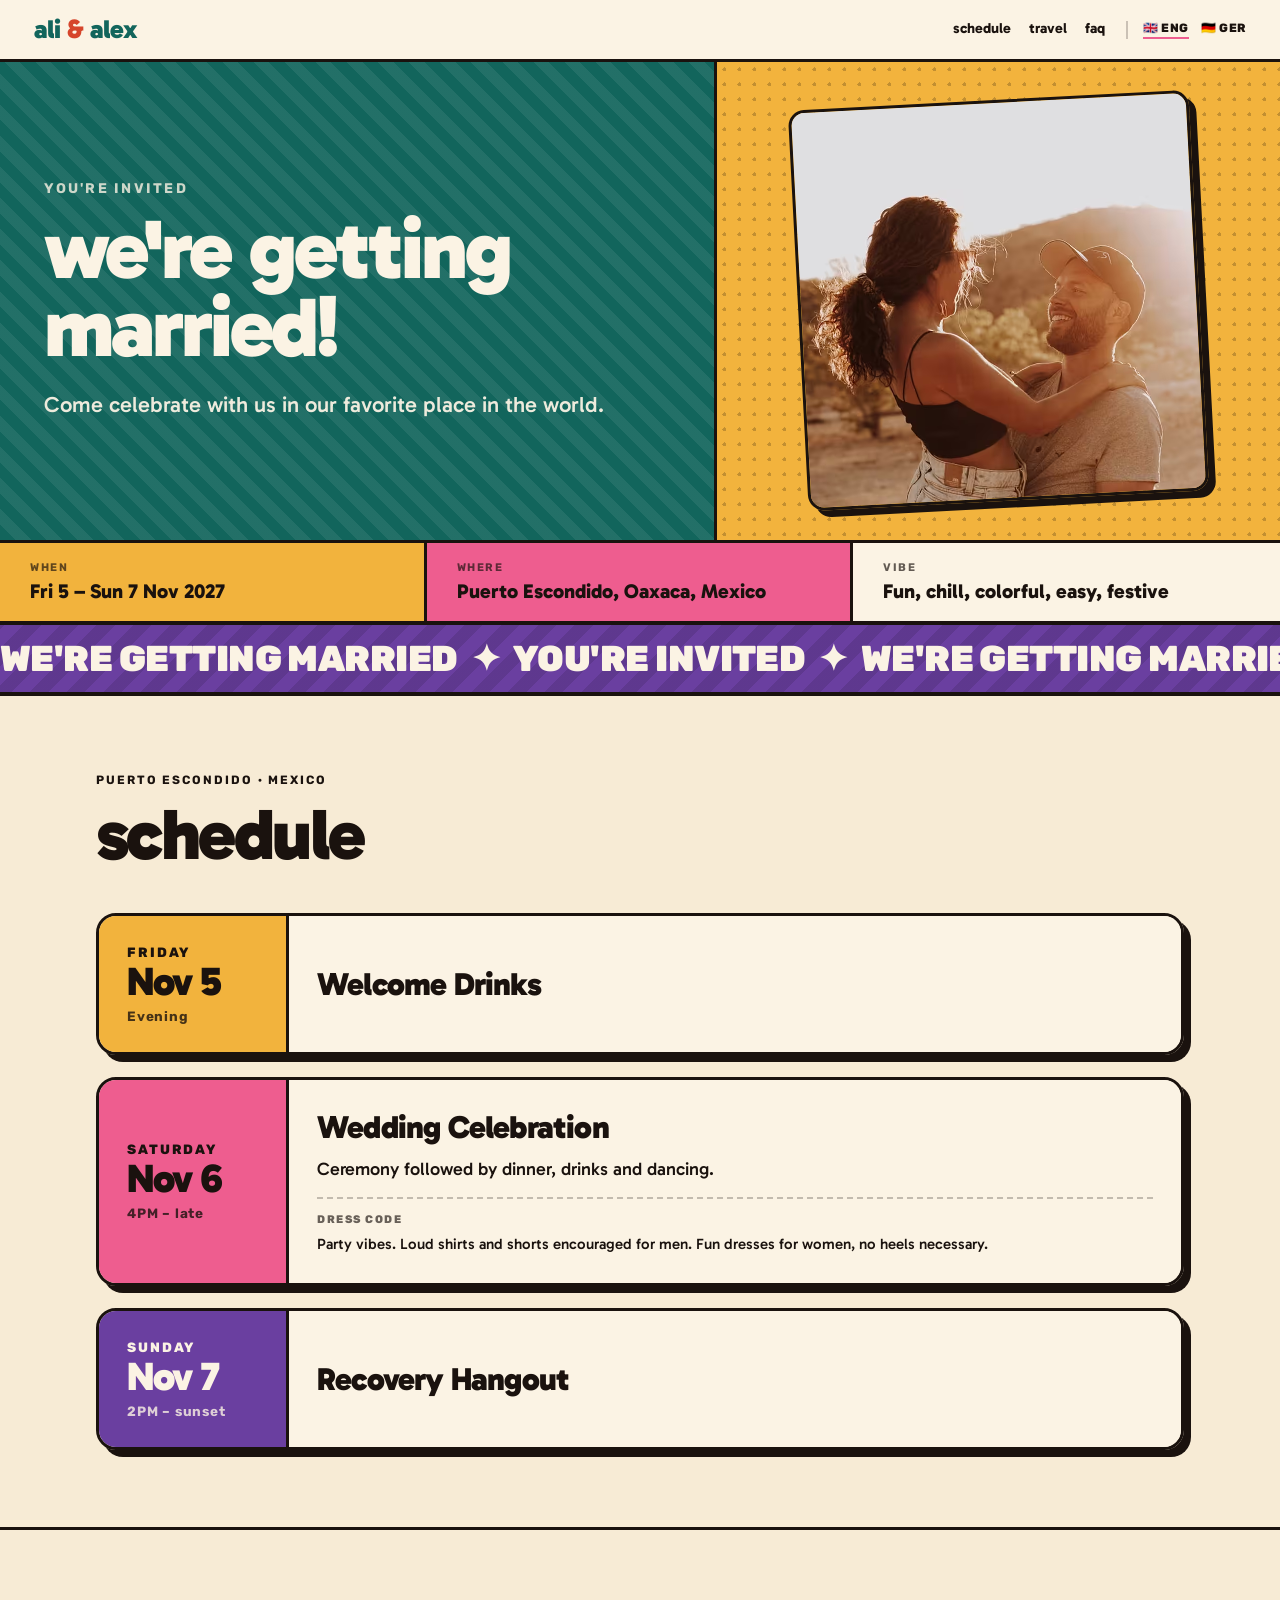
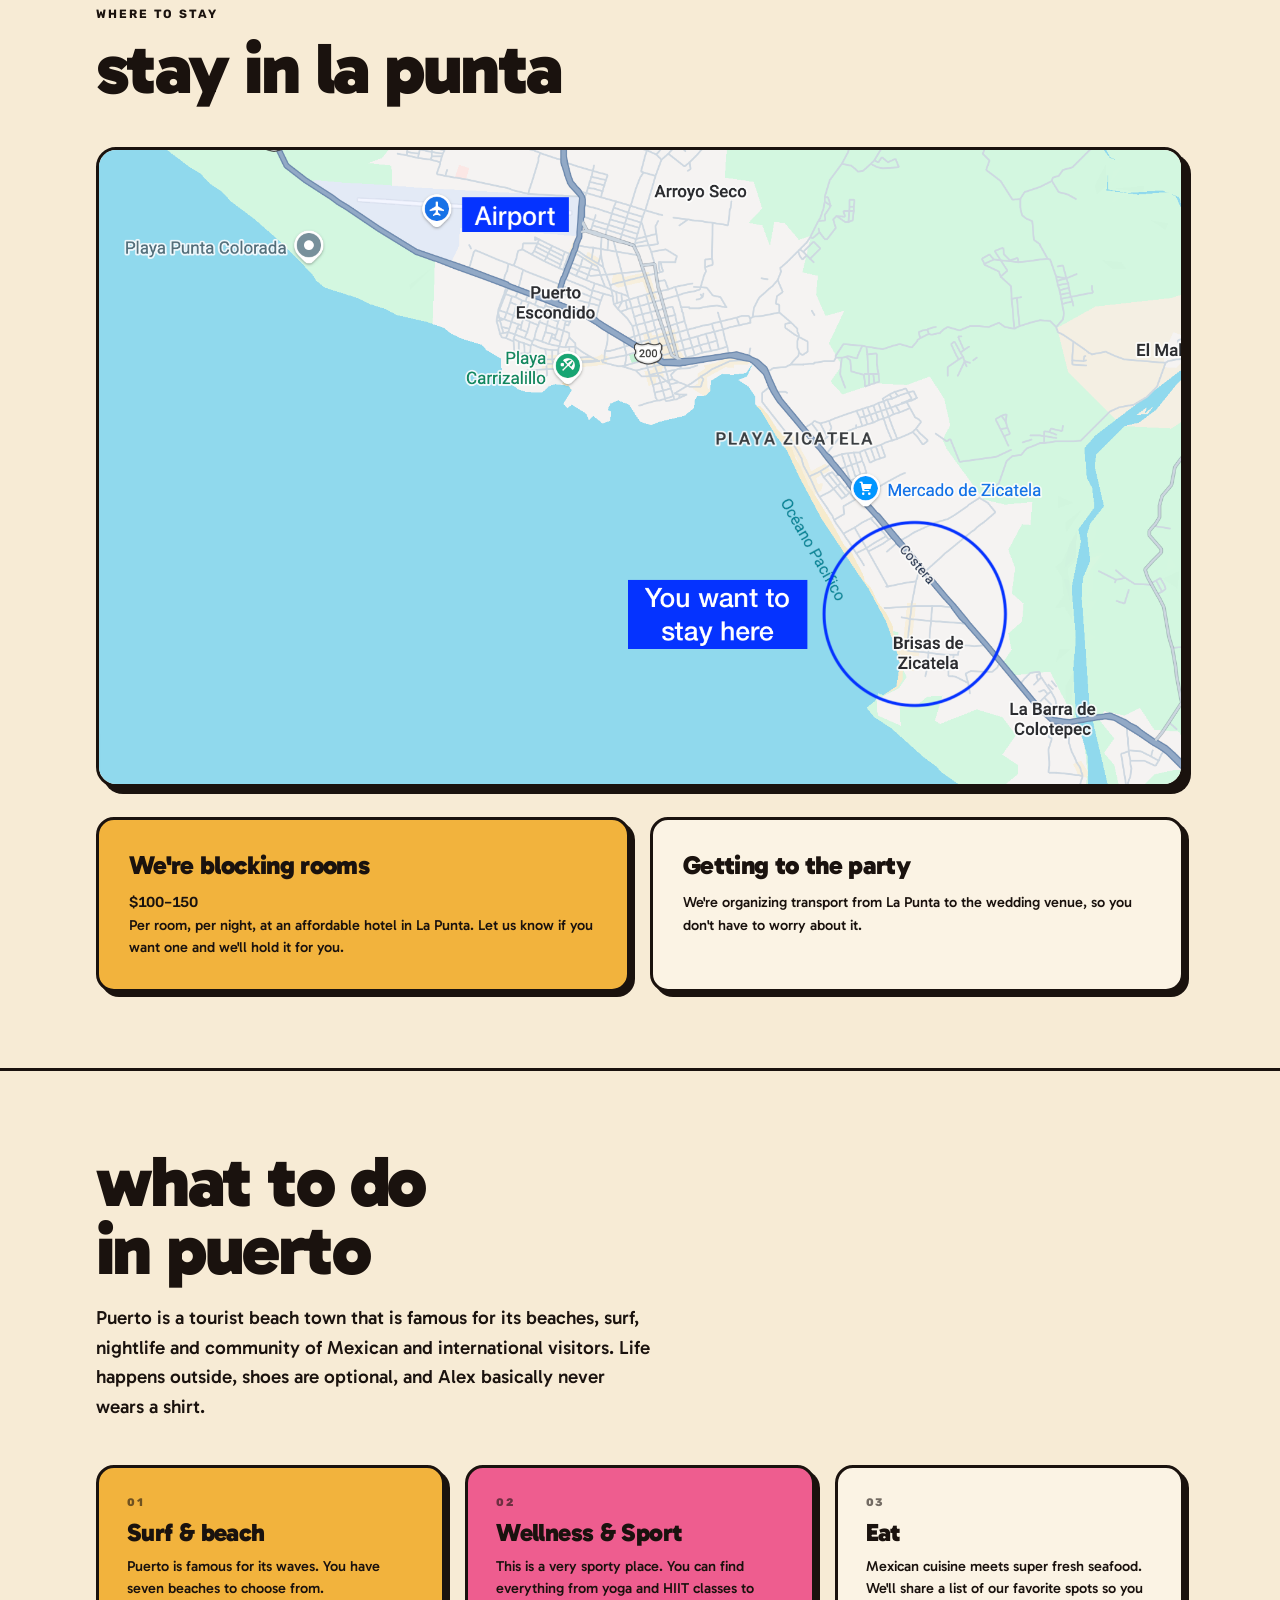
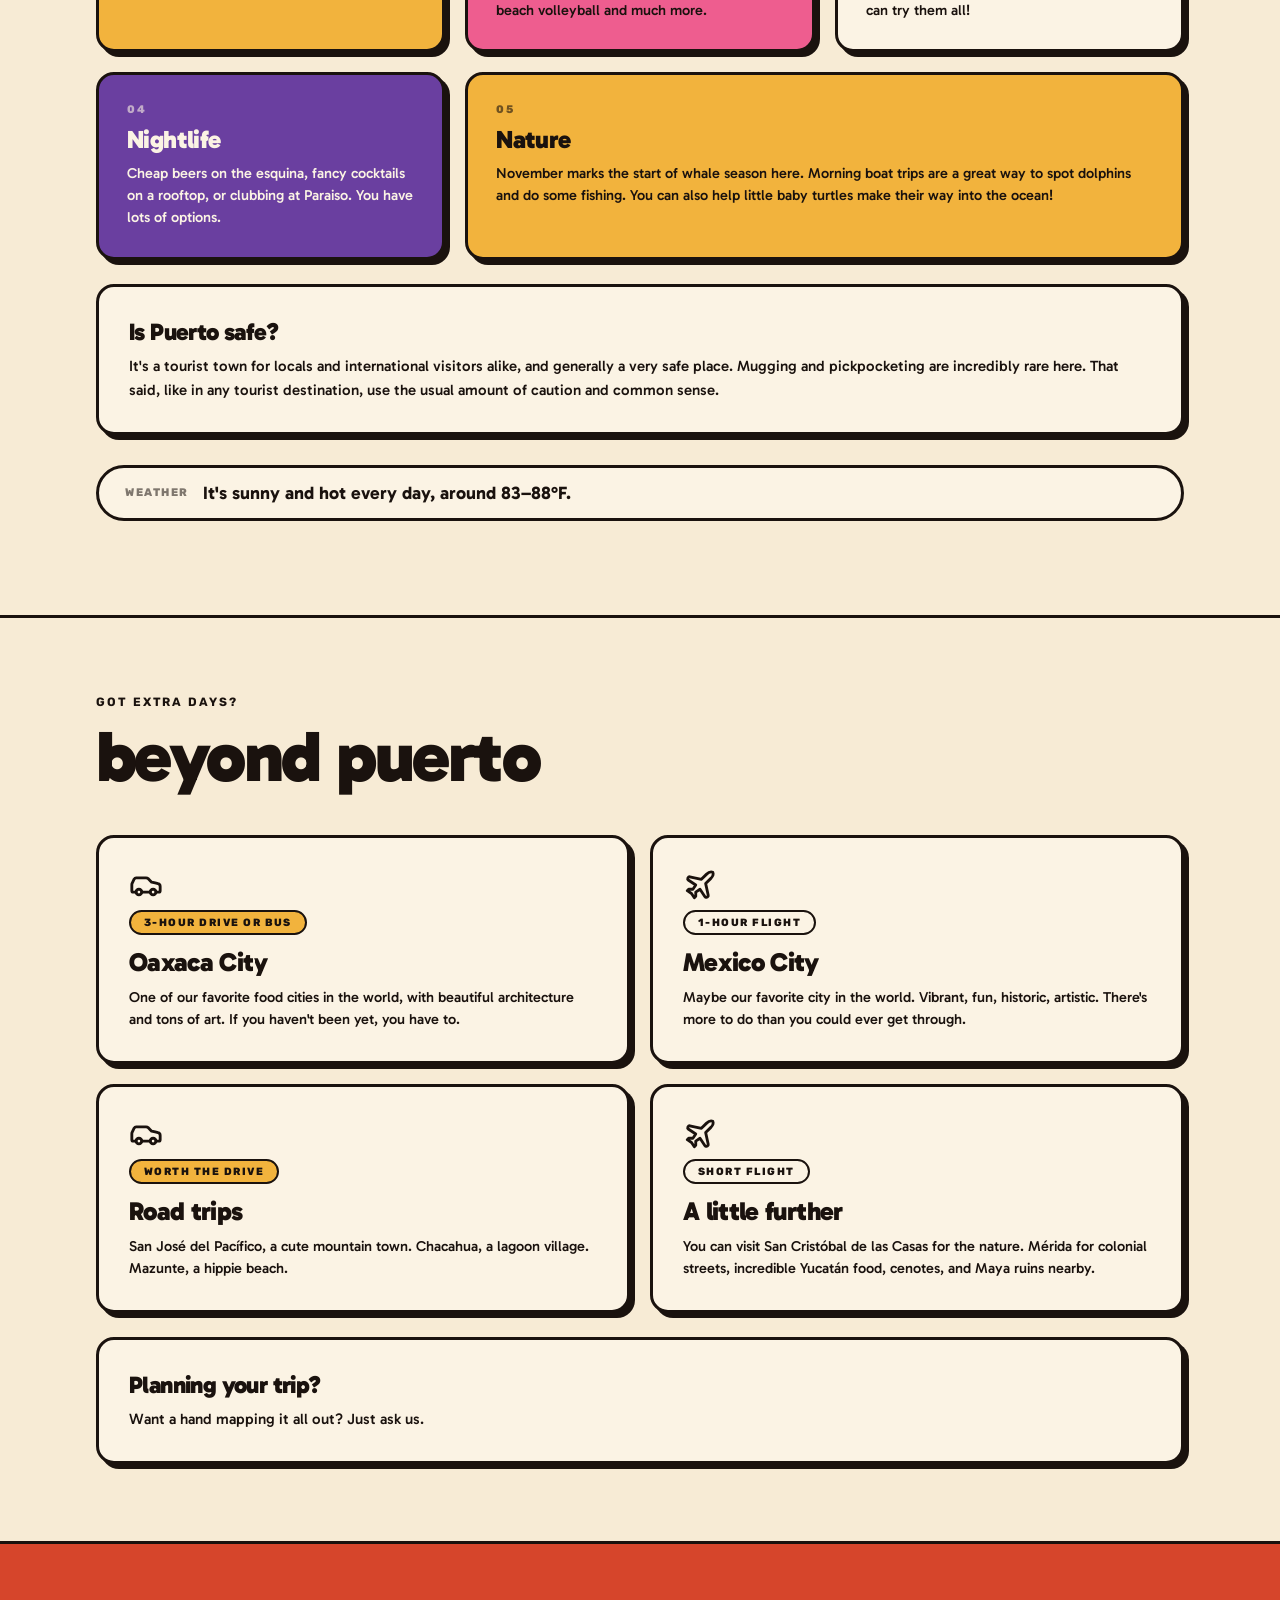
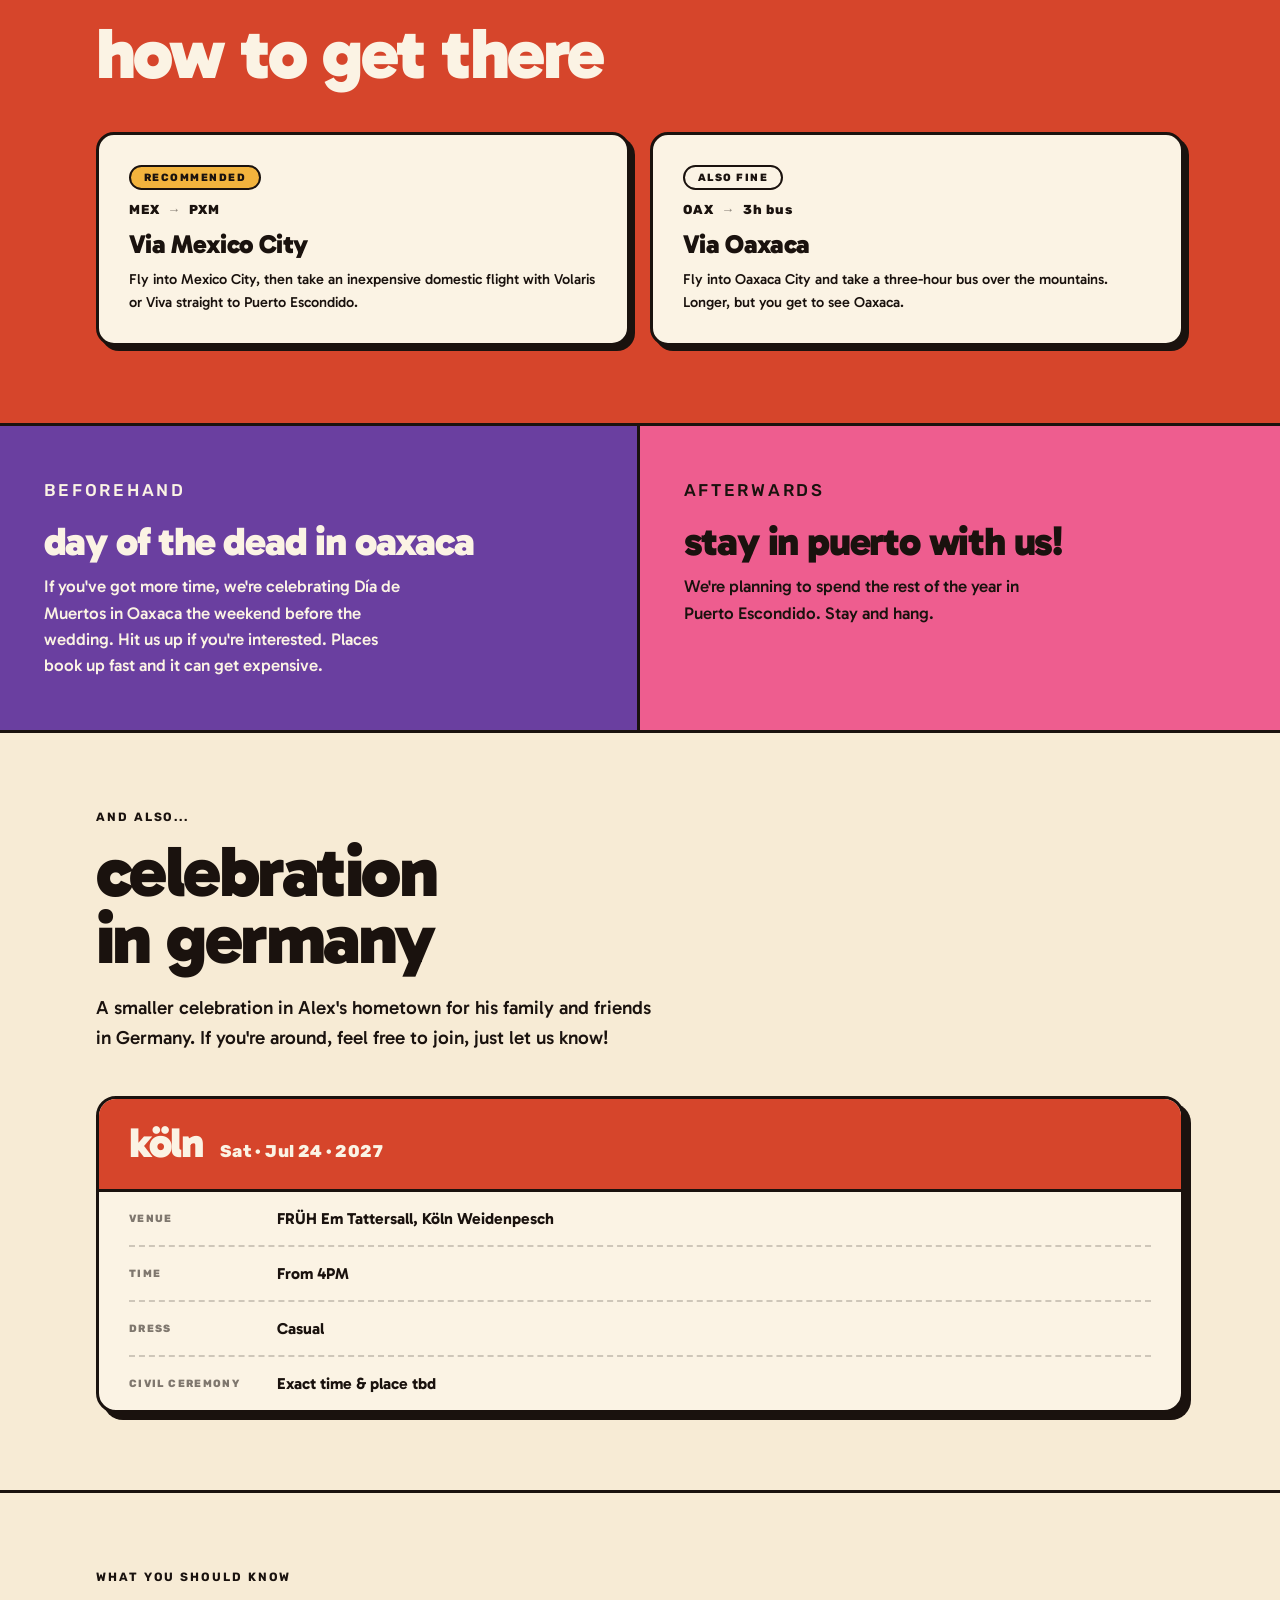
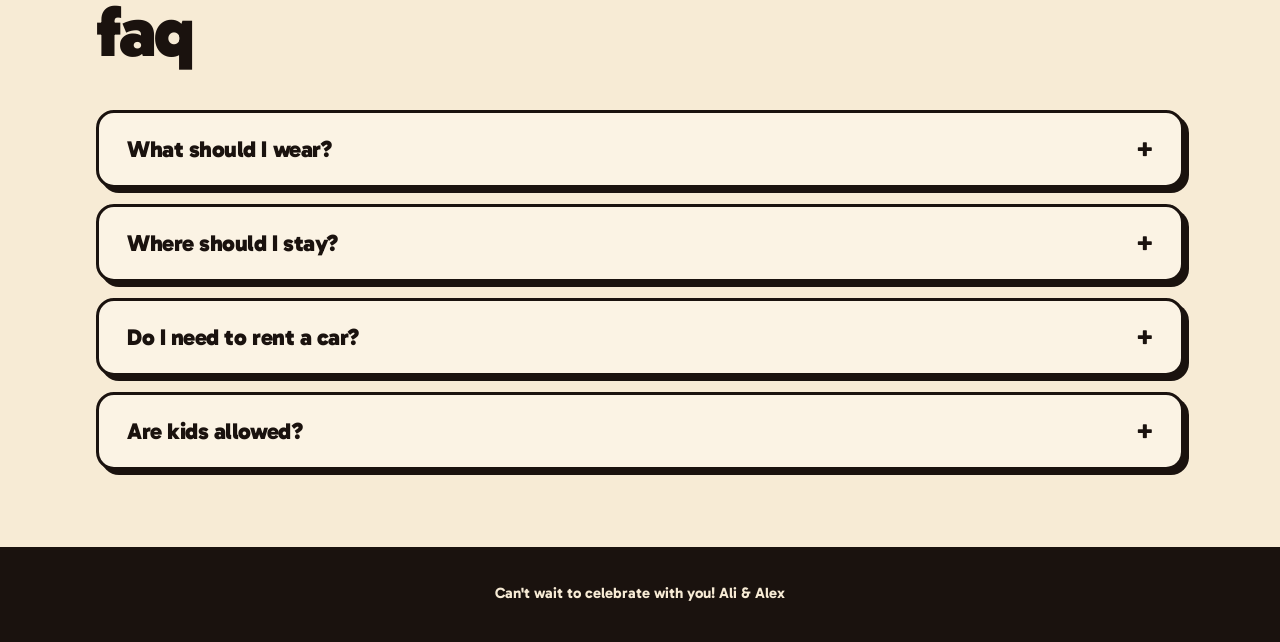
==== commit 21c1ce40: "Move German page to /de/, block indexing, drop köln nav, real icons - de.html -> de/index.html so th" ====
--- a/index.html
+++ b/index.html
@@ -3,6 +3,7 @@
 <head>
 <meta charset="UTF-8">
 <meta name="viewport" content="width=device-width, initial-scale=1.0">
+<meta name="robots" content="noindex, nofollow">
 <title>Ali &amp; Alex Wedding</title>
 <meta name="description" content="Ali &amp; Alex are getting married in Puerto Escondido, Mexico on Saturday 6 November 2027. There's also a smaller celebration in Köln, Germany on 24 July for family and friends who can't make the trip.">
 <link rel="icon" href="favicon.ico" sizes="any">
@@ -12,7 +13,7 @@
 <link rel="manifest" href="site.webmanifest">
 <meta name="theme-color" content="#12655C">
 <link rel="alternate" hreflang="en" href="index.html">
-<link rel="alternate" hreflang="de" href="de.html">
+<link rel="alternate" hreflang="de" href="de/">
 <link rel="alternate" hreflang="x-default" href="index.html">
 <link rel="preconnect" href="https://fonts.googleapis.com">
 <link rel="preconnect" href="https://fonts.gstatic.com" crossorigin>
@@ -26,11 +27,10 @@
   <div class="nav-links">
     <a href="#schedule">schedule</a>
     <a href="#travel">travel</a>
-    <a href="#koln">köln</a>
     <a href="#faq">faq</a>
     <span class="nav-langs">
       <a href="index.html" aria-current="page">🇬🇧&nbsp;ENG</a>
-      <a href="de.html">🇩🇪&nbsp;GER</a>
+      <a href="de/">🇩🇪&nbsp;GER</a>
     </span>
   </div>
 </nav>
@@ -140,7 +140,7 @@
         </article>
         <article class="stay-card stay-b">
           <h3>Getting to the party</h3>
-          <p>We're organizing transport from La Punta to the wedding venue, so you don't have to think about it — or drive.</p>
+          <p>We're organizing transport from La Punta to the wedding venue, so you don't have to worry about it.</p>
         </article>
       </div>
     </div>
@@ -209,13 +209,13 @@
 
       <div class="routes">
         <article class="route route-best">
-          <span class="route-icon" aria-hidden="true">🚗</span>
+          <svg class="route-icon" viewBox="0 0 24 24" fill="none" stroke="currentColor" stroke-width="2" stroke-linecap="round" stroke-linejoin="round" aria-hidden="true" focusable="false"><path d="M19 17h2c.6 0 1-.4 1-1v-3c0-.9-.7-1.7-1.5-1.9C18.7 10.6 16 10 16 10s-1.3-1.4-2.2-2.3c-.5-.4-1.1-.7-1.8-.7H5c-.6 0-1.1.4-1.4.9l-1.4 2.9A3.7 3.7 0 0 0 2 12v4c0 .6.4 1 1 1h2"/><circle cx="7" cy="17" r="2"/><path d="M9 17h6"/><circle cx="17" cy="17" r="2"/></svg>
           <span class="route-tag">3-hour drive or bus</span>
           <h3>Oaxaca City</h3>
           <p>One of our favorite food cities in the world, with beautiful architecture and tons of art. If you haven't been yet, you have to.</p>
         </article>
         <article class="route route-alt">
-          <span class="route-icon" aria-hidden="true">✈️</span>
+          <svg class="route-icon" viewBox="0 0 24 24" fill="none" stroke="currentColor" stroke-width="2" stroke-linecap="round" stroke-linejoin="round" aria-hidden="true" focusable="false"><path d="M17.8 19.2 16 11l3.5-3.5C21 6 21.5 4 21 3c-1-.5-3 0-4.5 1.5L13 8 4.8 6.2c-.5-.1-.9.1-1.1.5l-.3.5c-.2.5-.1 1 .3 1.3L9 12l-2 3H4l-1 1 3 2 2 3 1-1v-3l3-2 3.5 5.3c.3.4.8.5 1.3.3l.5-.2c.4-.3.6-.7.5-1.2z"/></svg>
           <span class="route-tag">1-hour flight</span>
           <h3>Mexico City</h3>
           <p>Maybe our favorite city in the world. Vibrant, fun, historic, artistic. There's more to do than you could ever get through.</p>
@@ -224,13 +224,13 @@
 
       <div class="routes">
         <article class="route route-best">
-          <span class="route-icon" aria-hidden="true">🚗</span>
+          <svg class="route-icon" viewBox="0 0 24 24" fill="none" stroke="currentColor" stroke-width="2" stroke-linecap="round" stroke-linejoin="round" aria-hidden="true" focusable="false"><path d="M19 17h2c.6 0 1-.4 1-1v-3c0-.9-.7-1.7-1.5-1.9C18.7 10.6 16 10 16 10s-1.3-1.4-2.2-2.3c-.5-.4-1.1-.7-1.8-.7H5c-.6 0-1.1.4-1.4.9l-1.4 2.9A3.7 3.7 0 0 0 2 12v4c0 .6.4 1 1 1h2"/><circle cx="7" cy="17" r="2"/><path d="M9 17h6"/><circle cx="17" cy="17" r="2"/></svg>
           <span class="route-tag">Worth the drive</span>
           <h3>Road trips</h3>
           <p>San José del Pacífico, a cute mountain town. Chacahua, a lagoon village. Mazunte, a hippie beach.</p>
         </article>
         <article class="route route-alt">
-          <span class="route-icon" aria-hidden="true">✈️</span>
+          <svg class="route-icon" viewBox="0 0 24 24" fill="none" stroke="currentColor" stroke-width="2" stroke-linecap="round" stroke-linejoin="round" aria-hidden="true" focusable="false"><path d="M17.8 19.2 16 11l3.5-3.5C21 6 21.5 4 21 3c-1-.5-3 0-4.5 1.5L13 8 4.8 6.2c-.5-.1-.9.1-1.1.5l-.3.5c-.2.5-.1 1 .3 1.3L9 12l-2 3H4l-1 1 3 2 2 3 1-1v-3l3-2 3.5 5.3c.3.4.8.5 1.3.3l.5-.2c.4-.3.6-.7.5-1.2z"/></svg>
           <span class="route-tag">Short flight</span>
           <h3>A little further</h3>
           <p>You can visit San Cristóbal de las Casas for the nature. Mérida for colonial streets, incredible Yucatán food, cenotes, and Maya ruins nearby.</p>
--- a/site.css
+++ b/site.css
@@ -320,7 +320,7 @@
 }
 .route-best .route-tag { background: var(--mustard); }
 .route-alt .route-tag { background: var(--cream); }
-.route-icon { display: block; font-size: 26px; line-height: 1; margin-bottom: 10px; }
+.route-icon { display: block; width: 34px; height: 34px; margin-bottom: 8px; }
 .route h3 { font-weight: 900; font-size: clamp(19px, 2.3vw, 26px); letter-spacing: -0.025em; margin: 0 0 8px; }
 .route p { margin: 0; font-size: 14.5px; font-weight: 500; line-height: 1.55; }
 .hop {
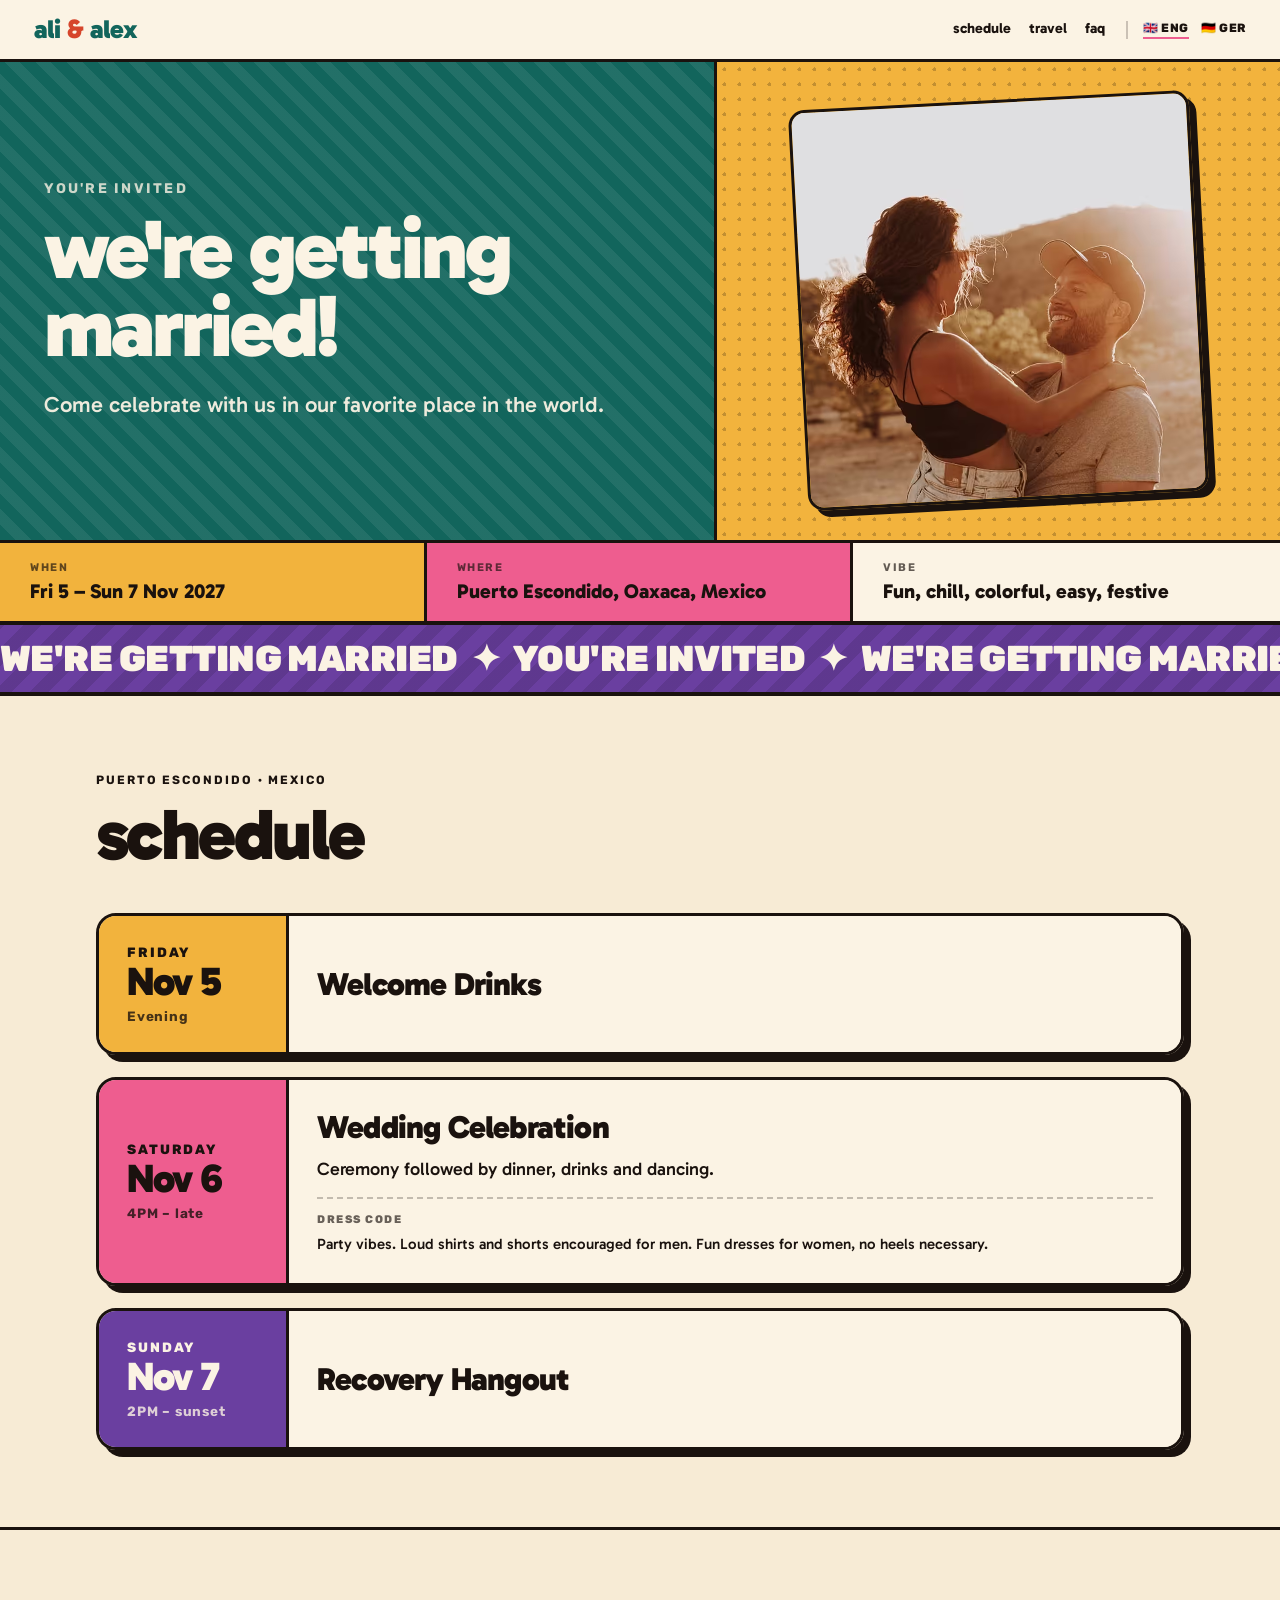
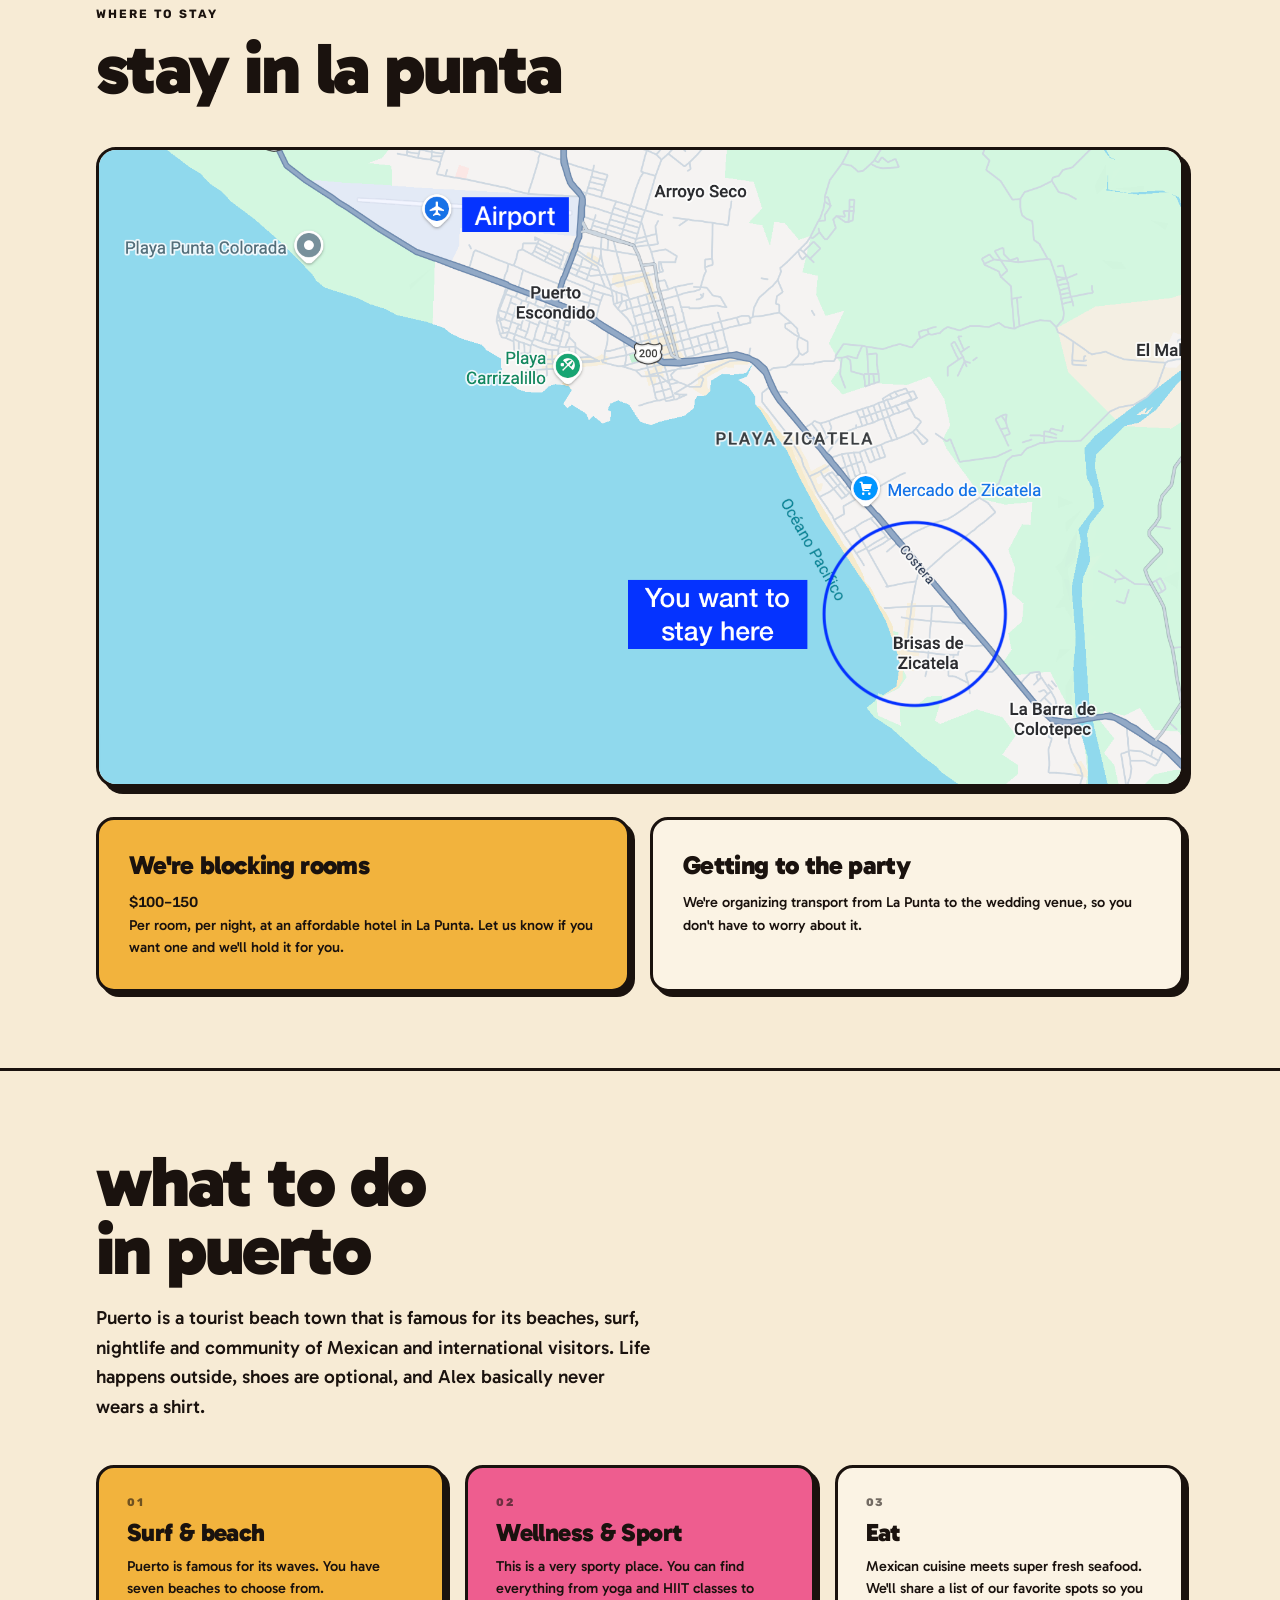
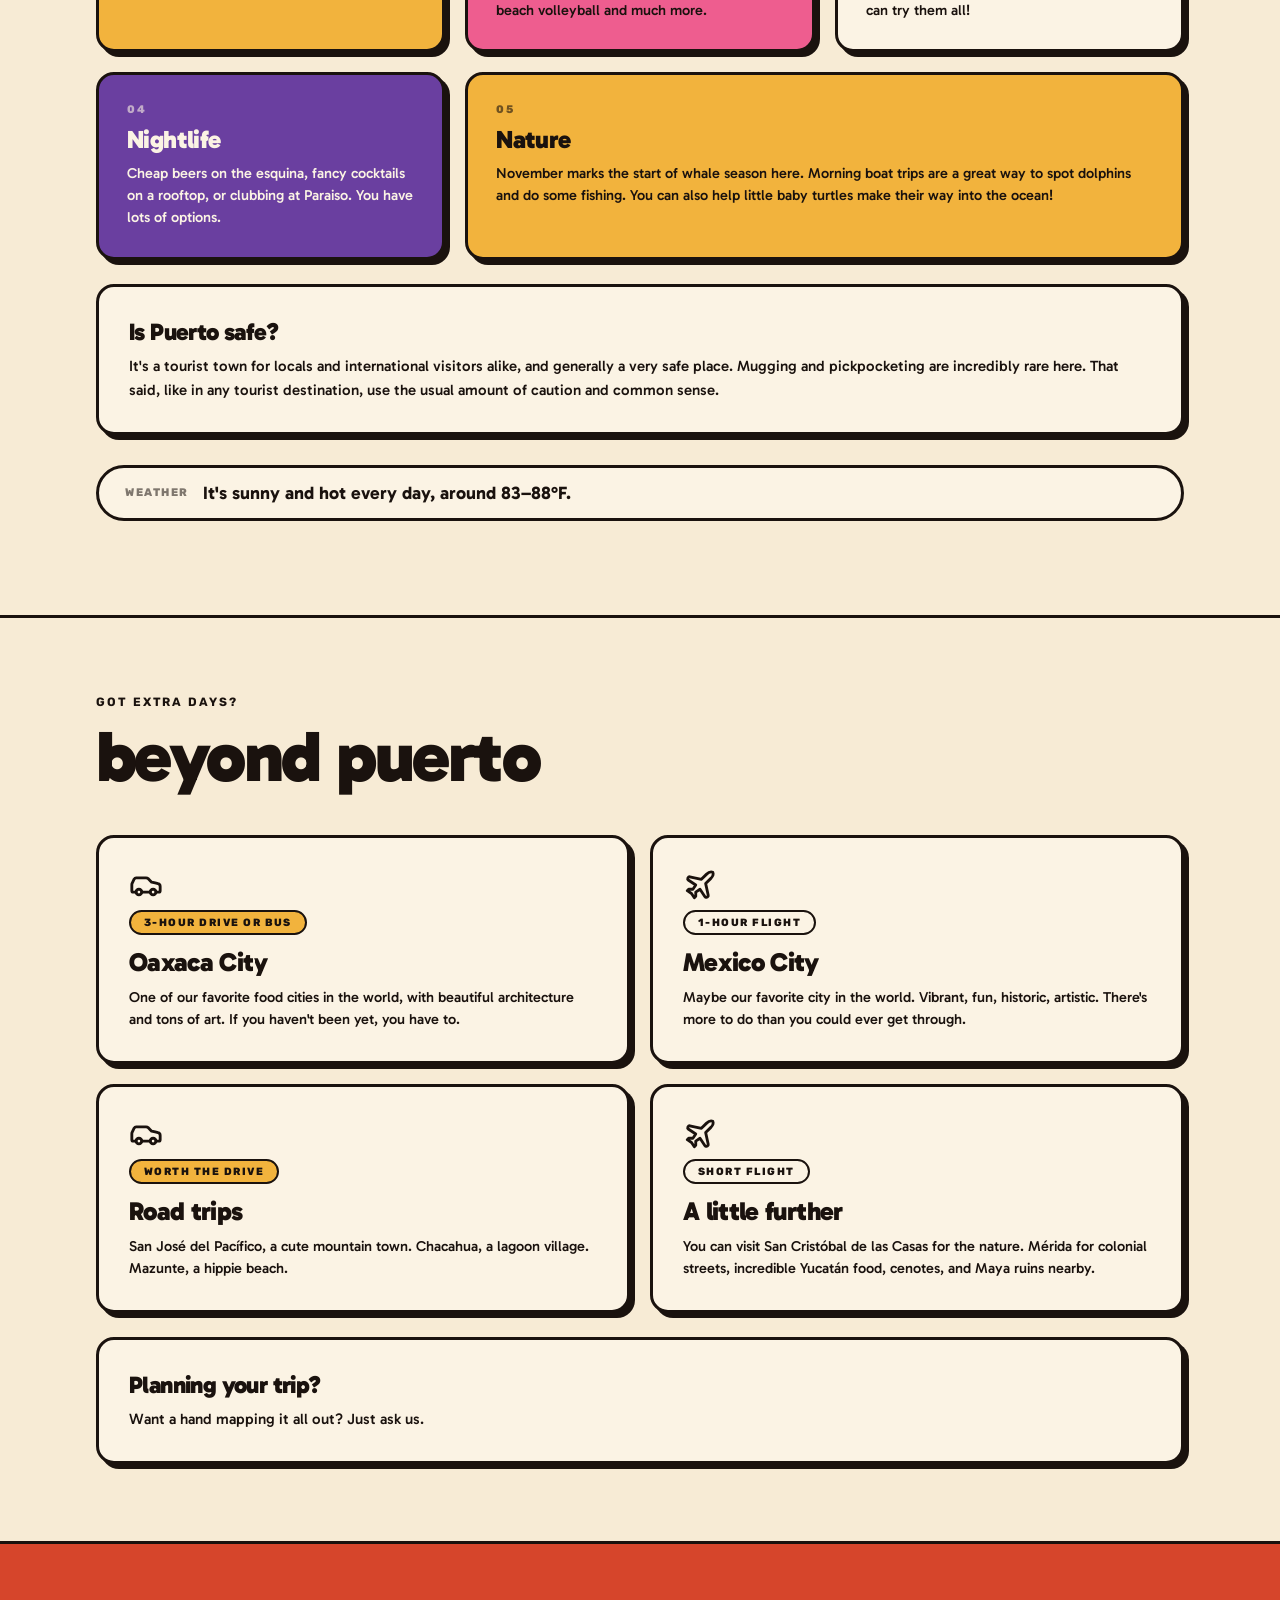
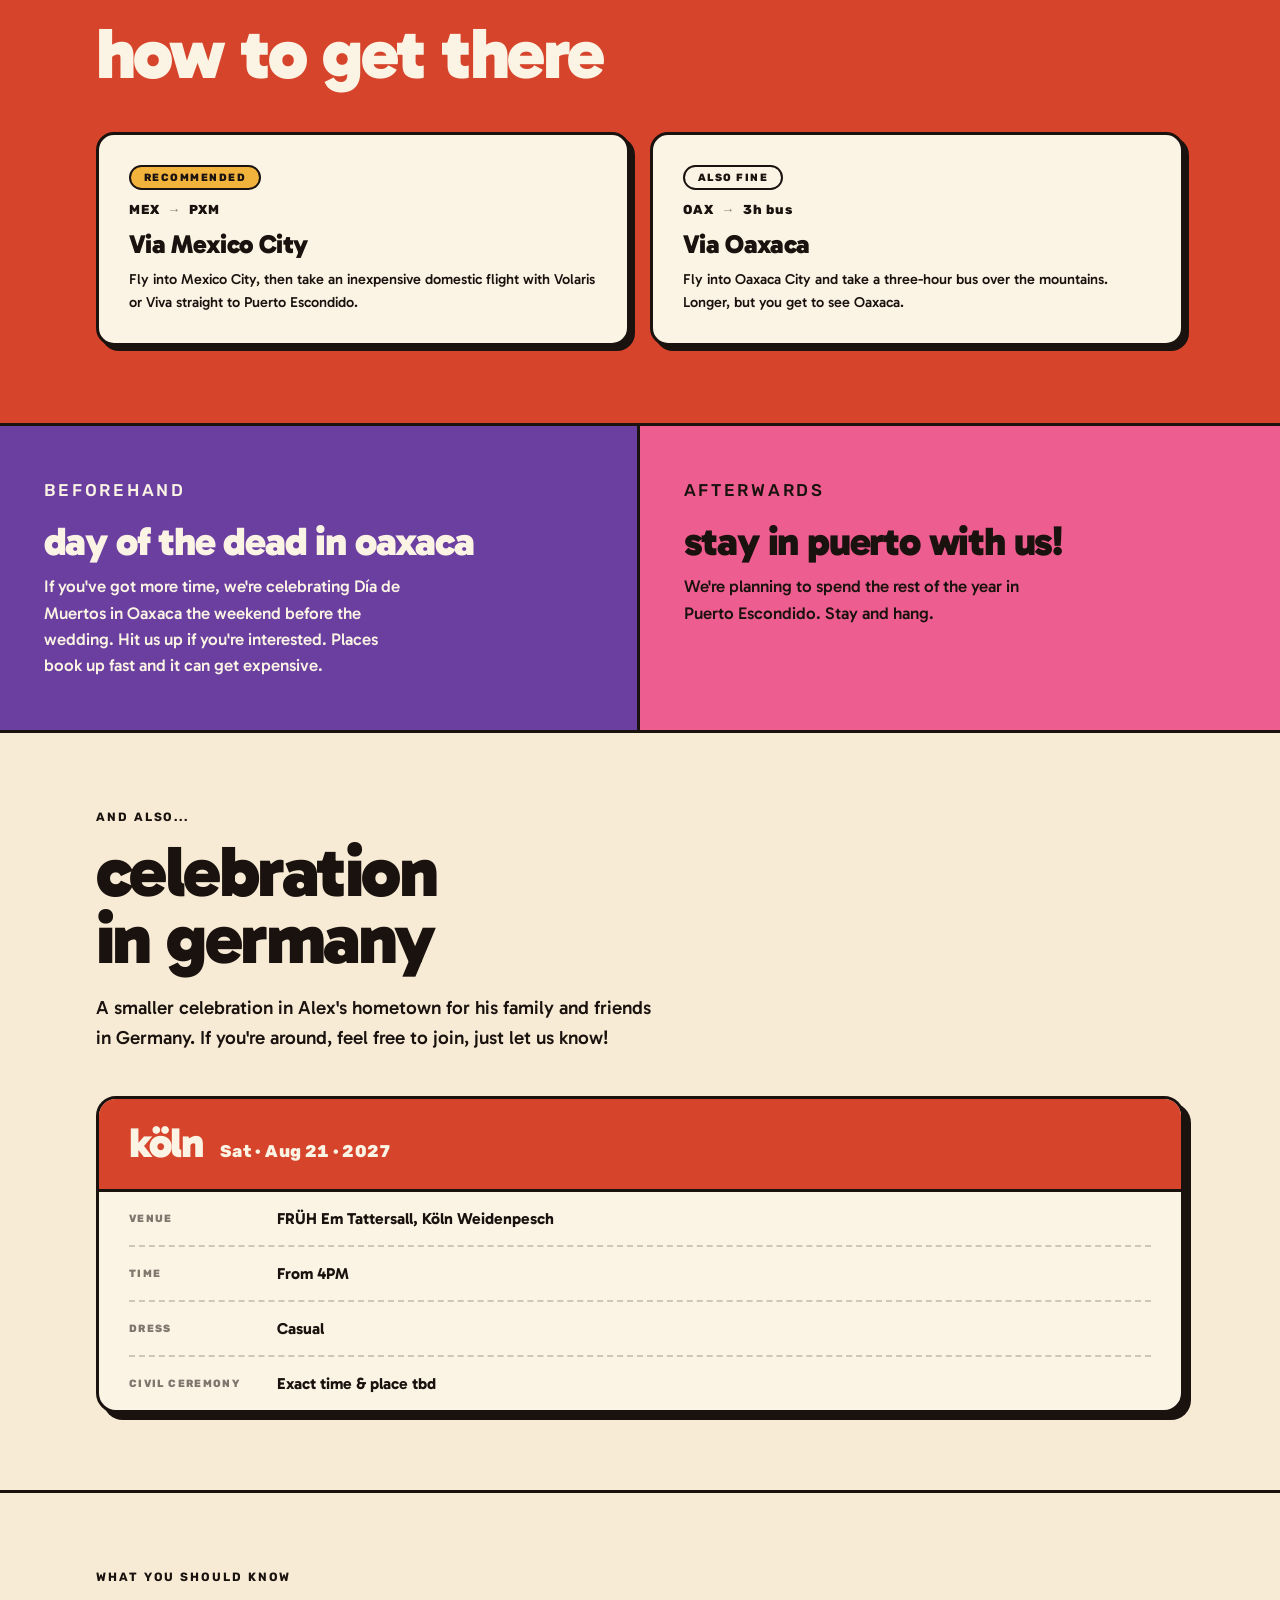
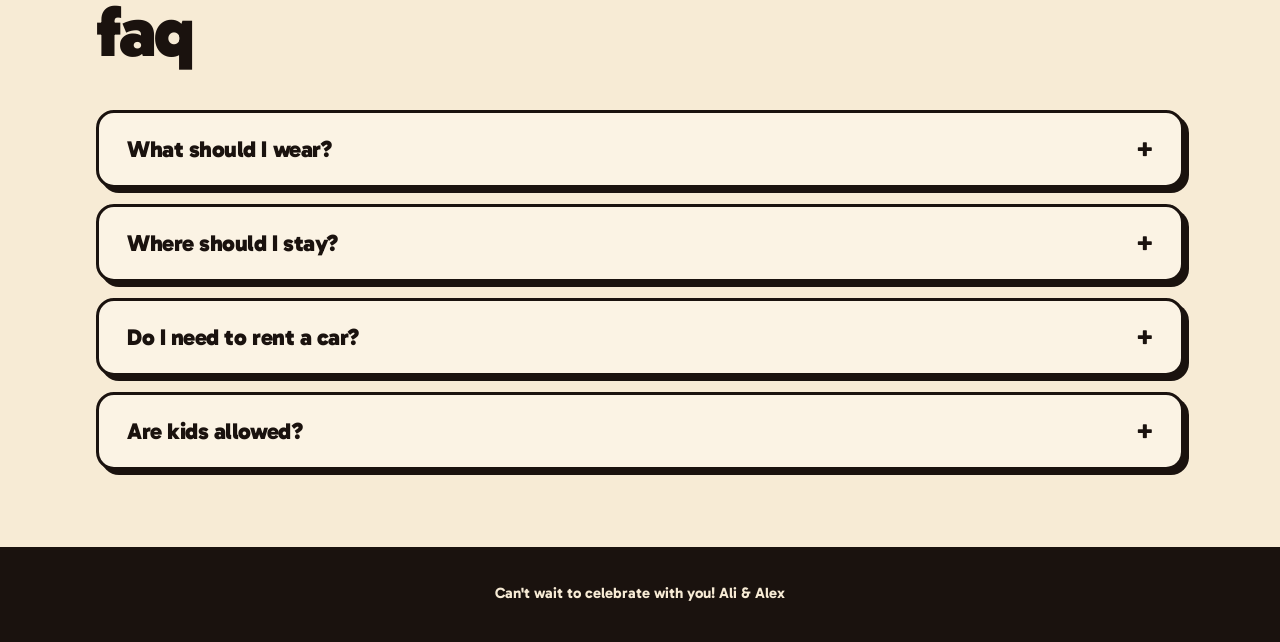
==== commit 349174af: "Move the Köln celebration to Saturday 21 August 2027 Updated the date on both pages (card + meta des" ====
--- a/index.html
+++ b/index.html
@@ -5,7 +5,7 @@
 <meta name="viewport" content="width=device-width, initial-scale=1.0">
 <meta name="robots" content="noindex, nofollow">
 <title>Ali &amp; Alex Wedding</title>
-<meta name="description" content="Ali &amp; Alex are getting married in Puerto Escondido, Mexico on Saturday 6 November 2027. There's also a smaller celebration in Köln, Germany on 24 July for family and friends who can't make the trip.">
+<meta name="description" content="Ali &amp; Alex are getting married in Puerto Escondido, Mexico on Saturday 6 November 2027. There's also a smaller celebration in Köln, Germany on 21 August for family and friends who can't make the trip.">
 <link rel="icon" href="favicon.ico" sizes="any">
 <link rel="icon" type="image/png" sizes="32x32" href="favicon-32x32.png">
 <link rel="icon" type="image/png" sizes="16x16" href="favicon-16x16.png">
@@ -306,7 +306,7 @@
       <article class="koln-card">
         <div class="koln-card-head">
           <span class="koln-place">köln</span>
-          <span class="koln-date">Sat · Jul 24 · 2027</span>
+          <span class="koln-date">Sat · Aug 21 · 2027</span>
         </div>
         <dl class="koln-facts">
           <div><dt>Venue</dt><dd>FR&Uuml;H Em Tattersall, K&ouml;ln Weidenpesch</dd></div>
